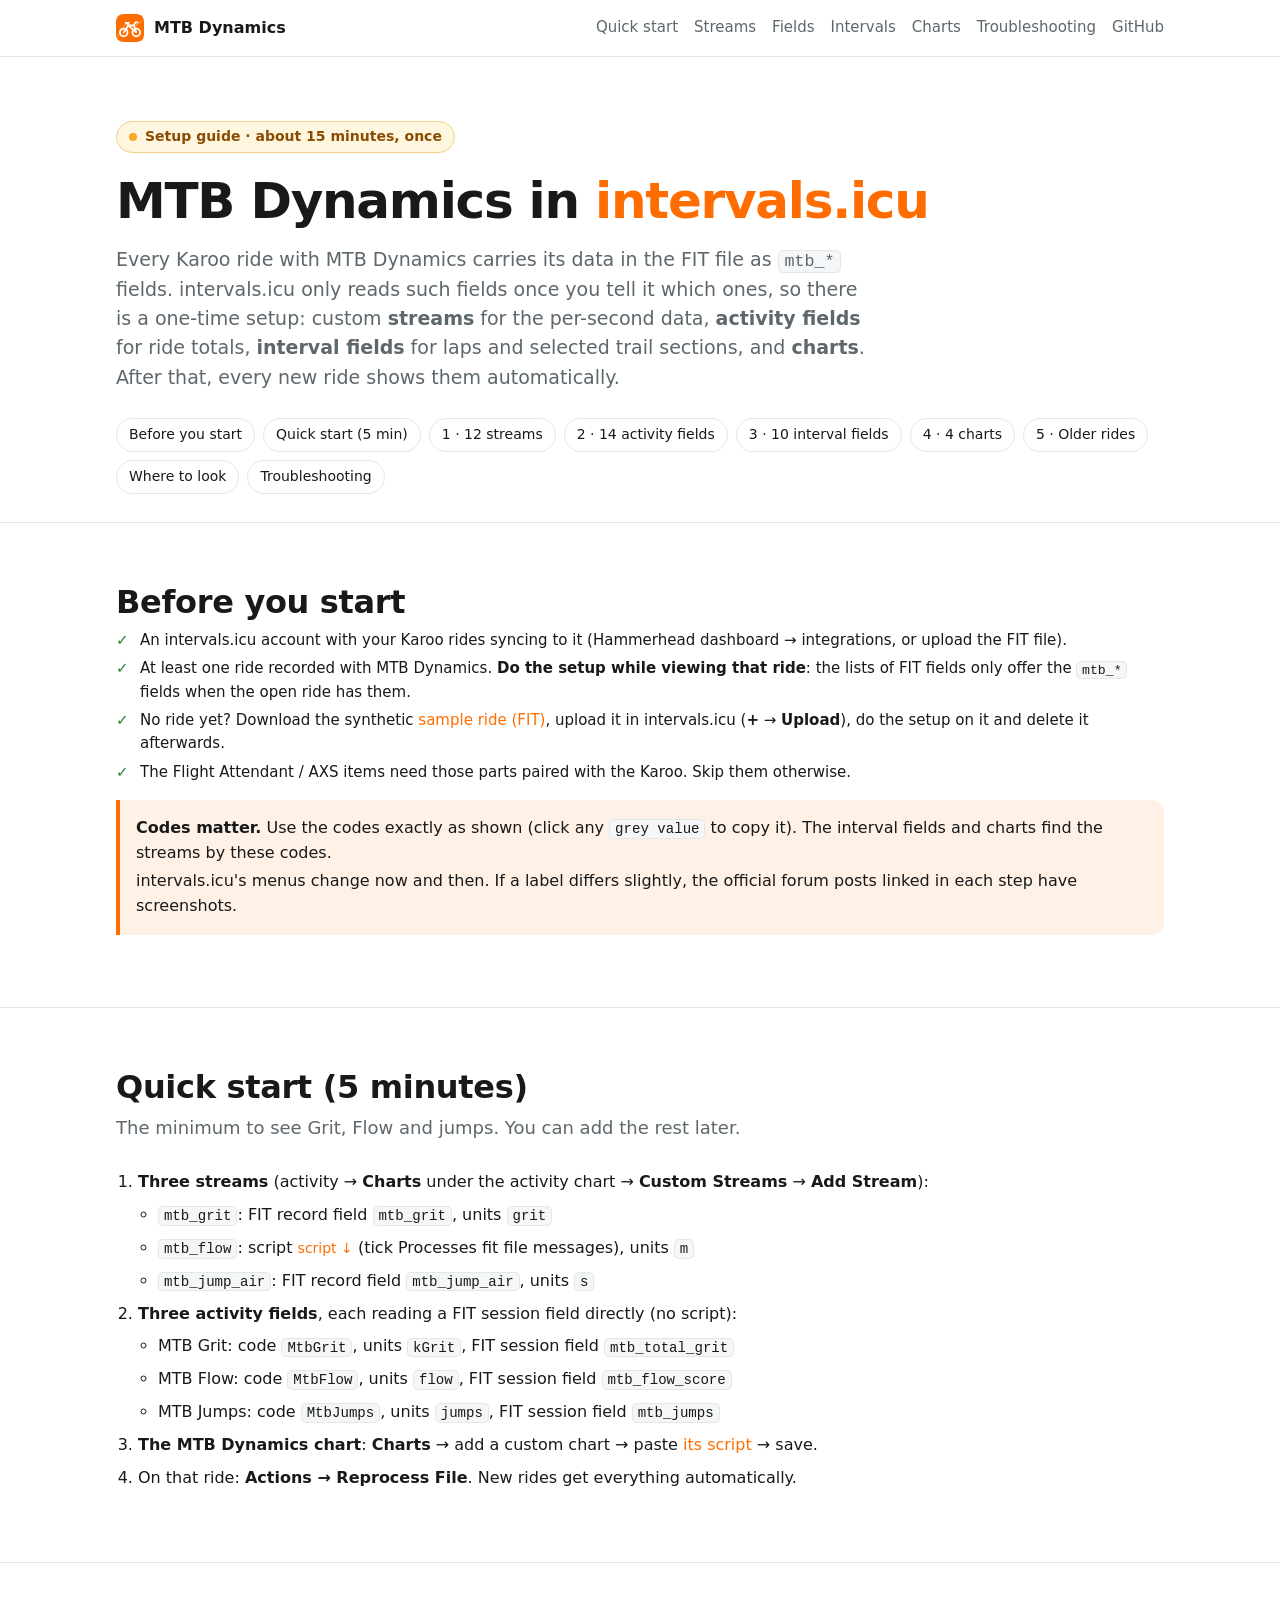
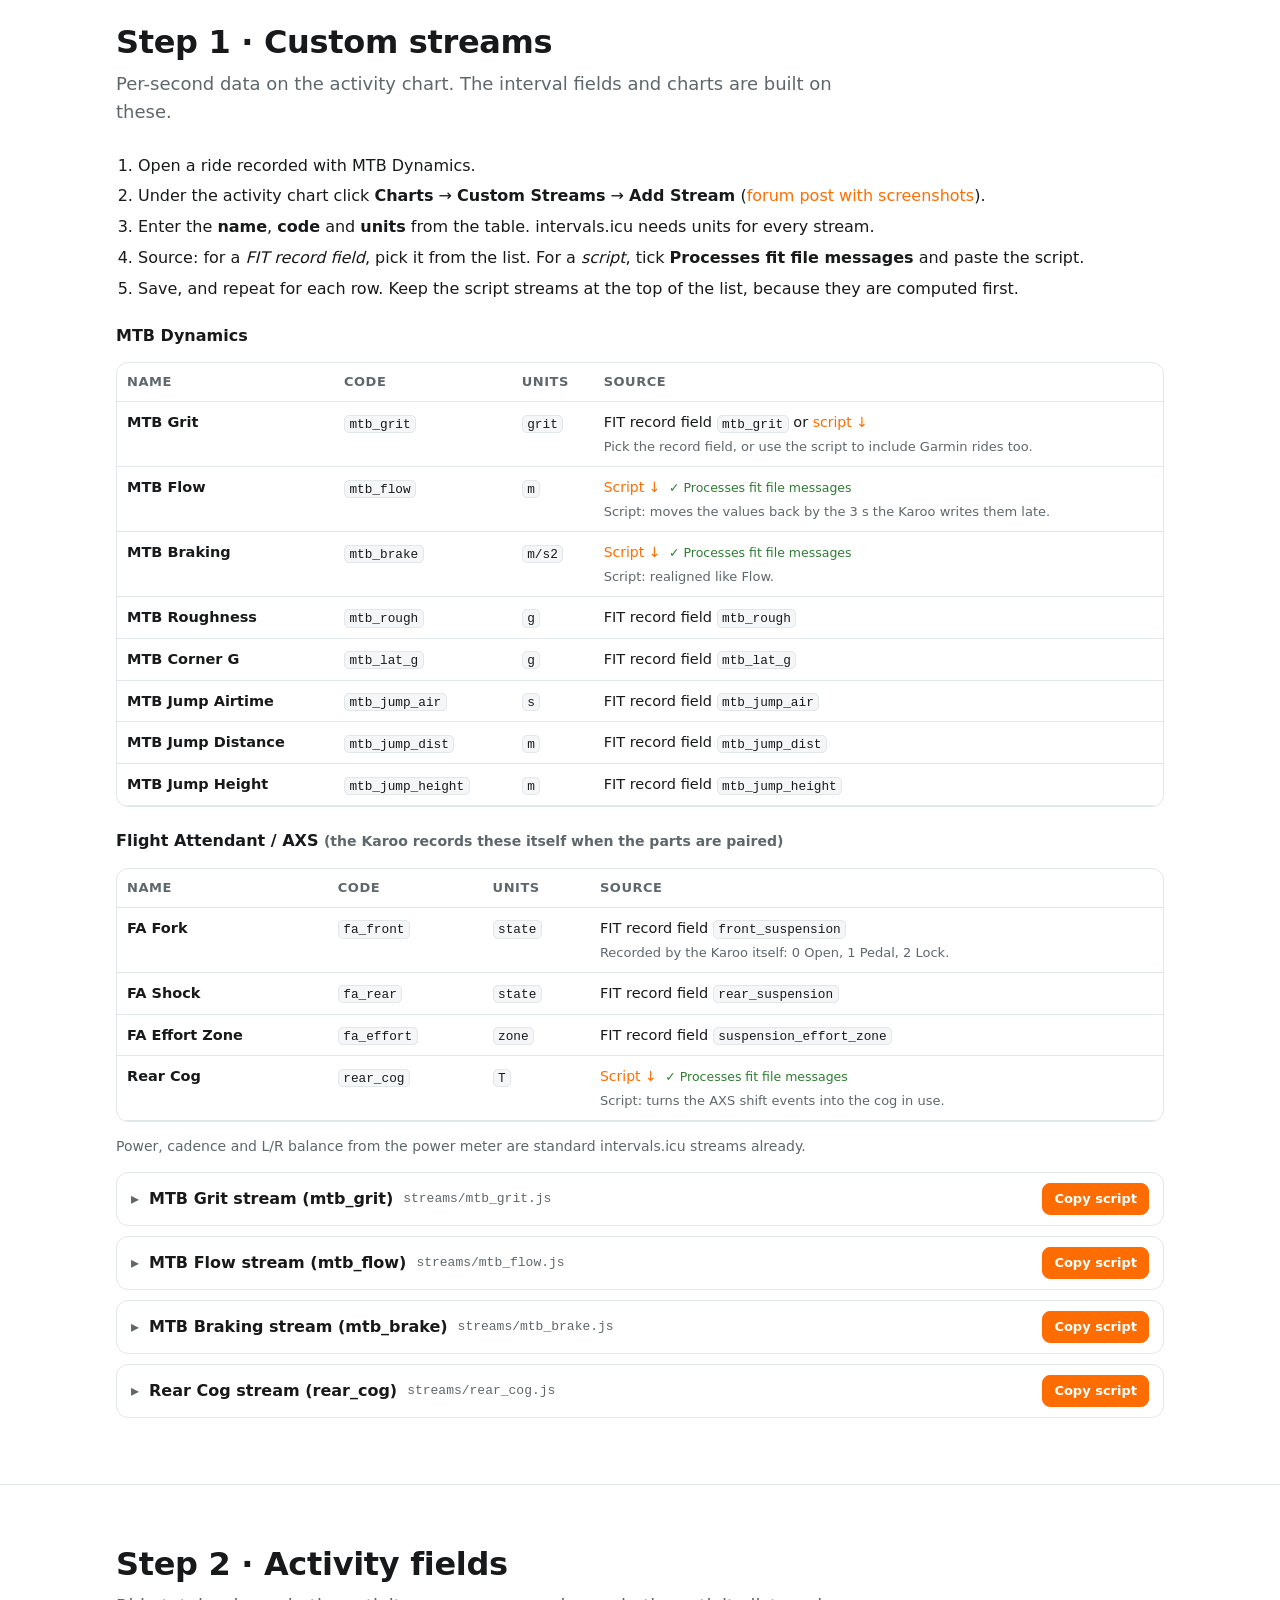
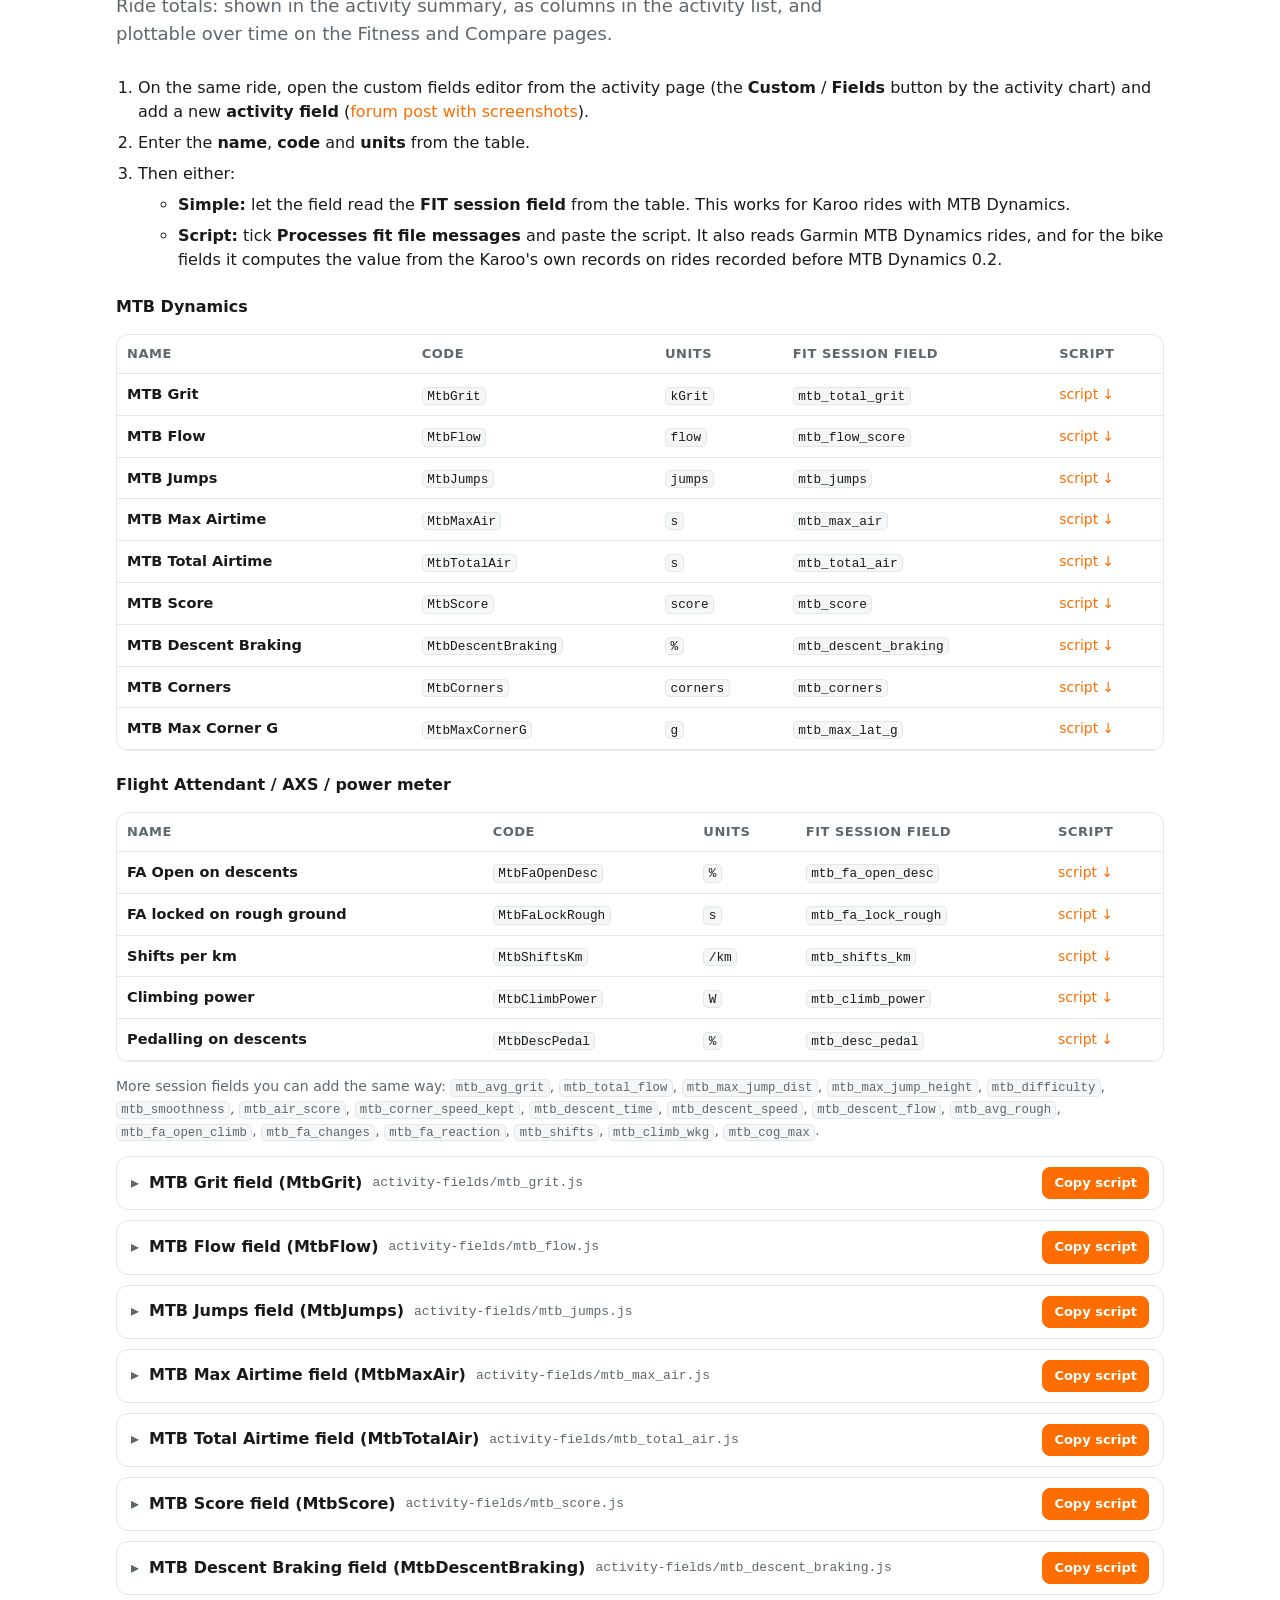
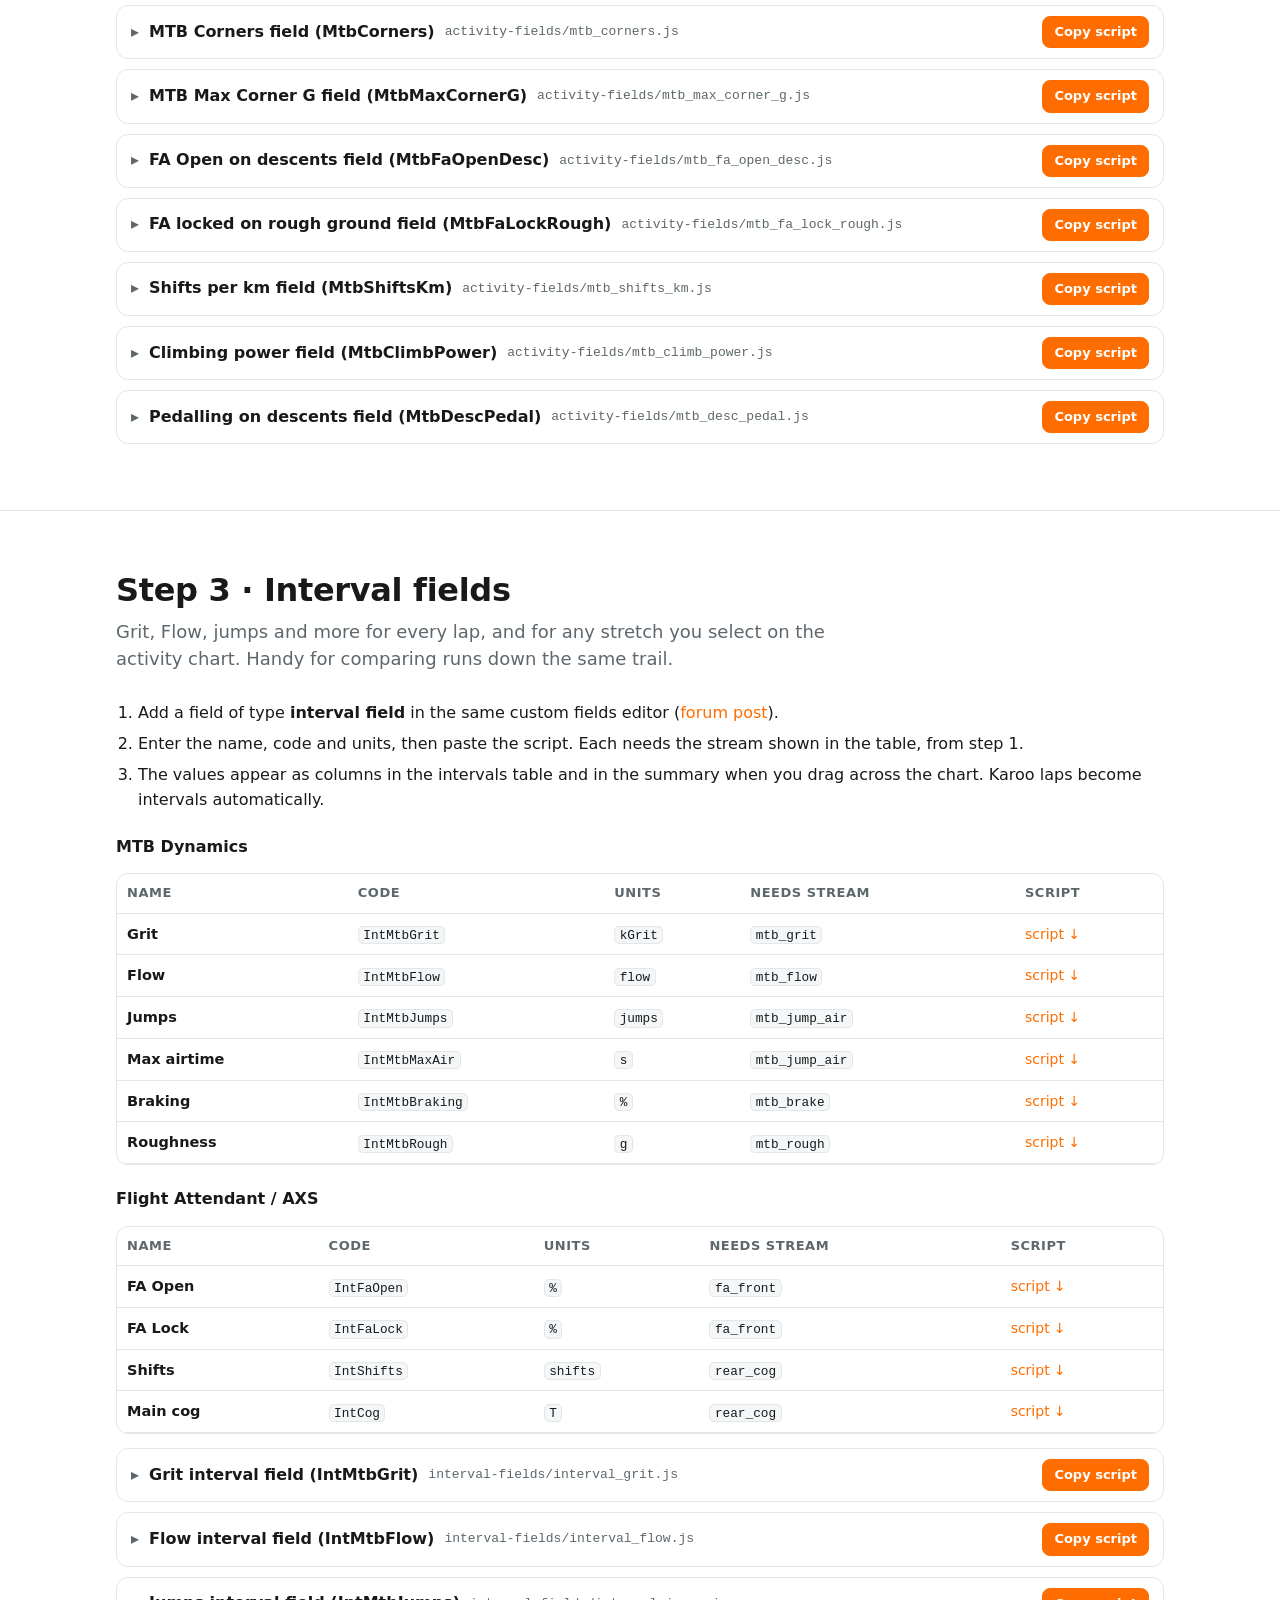
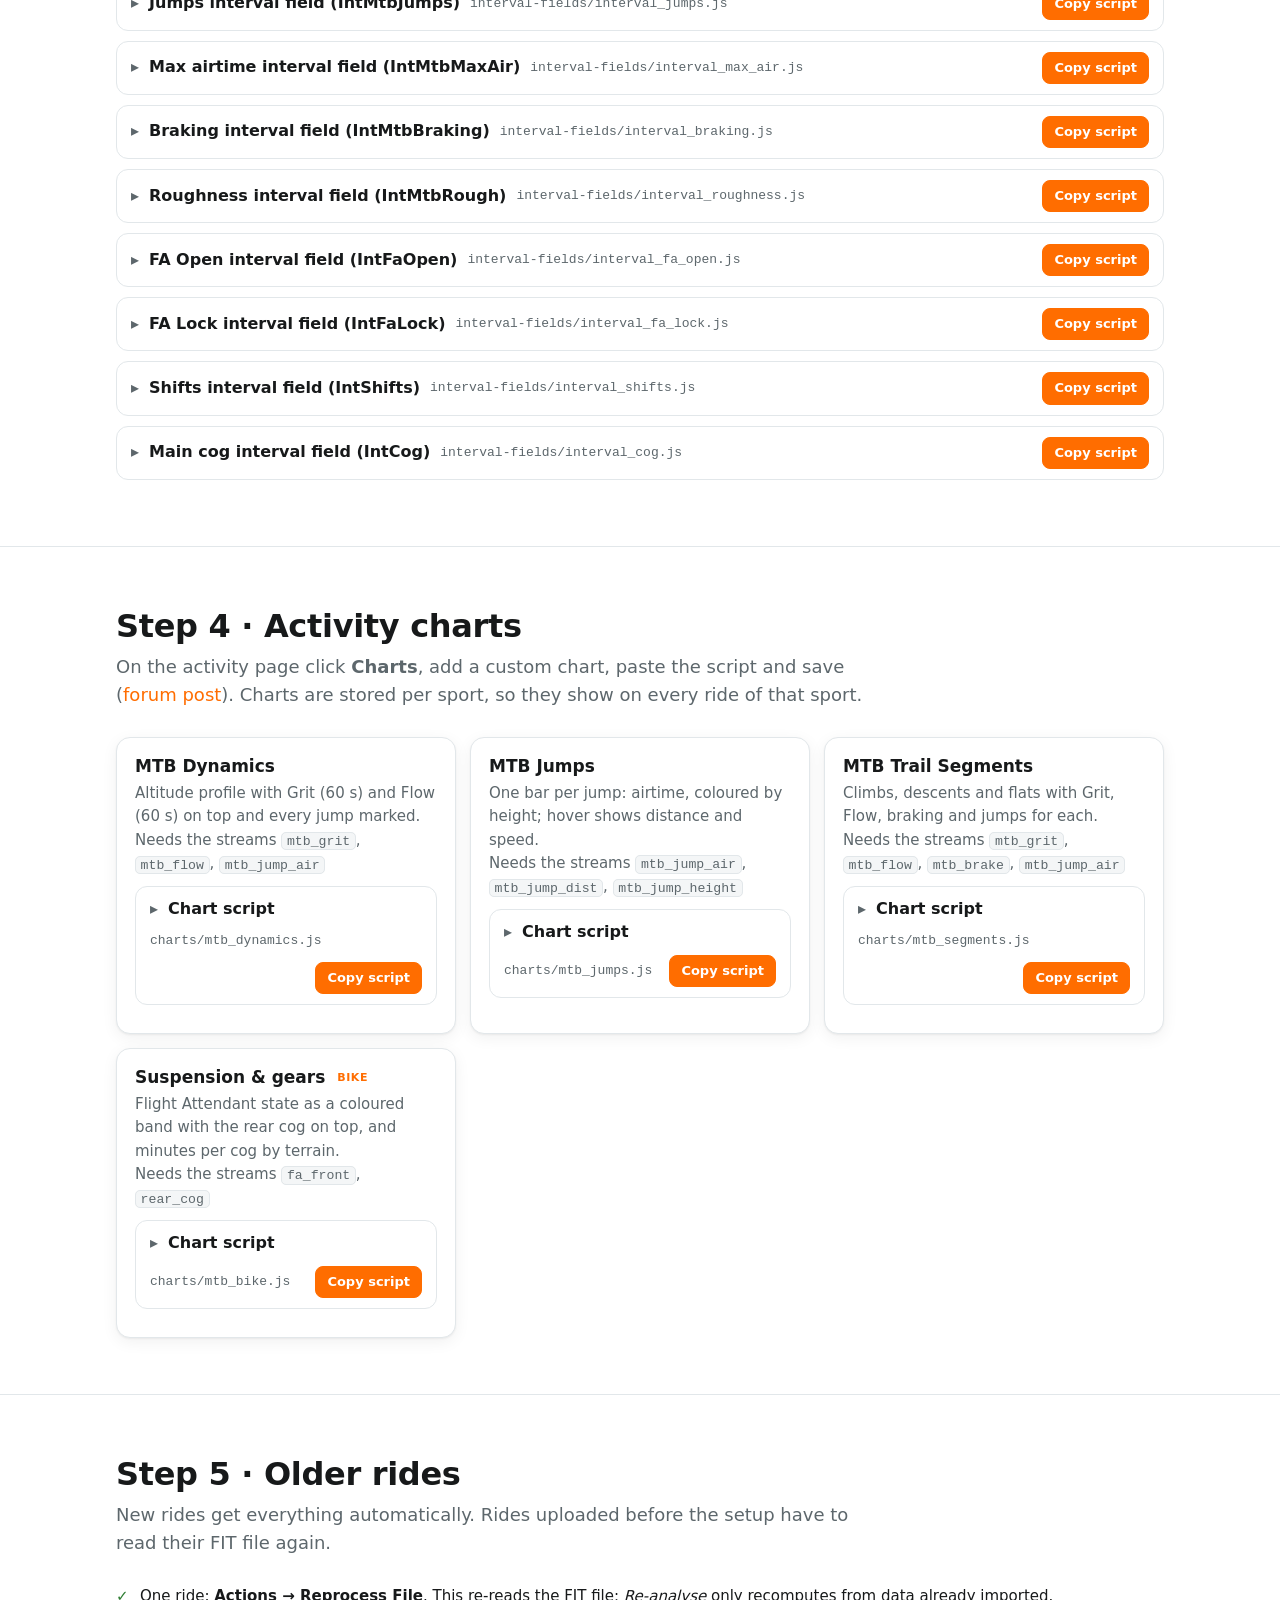
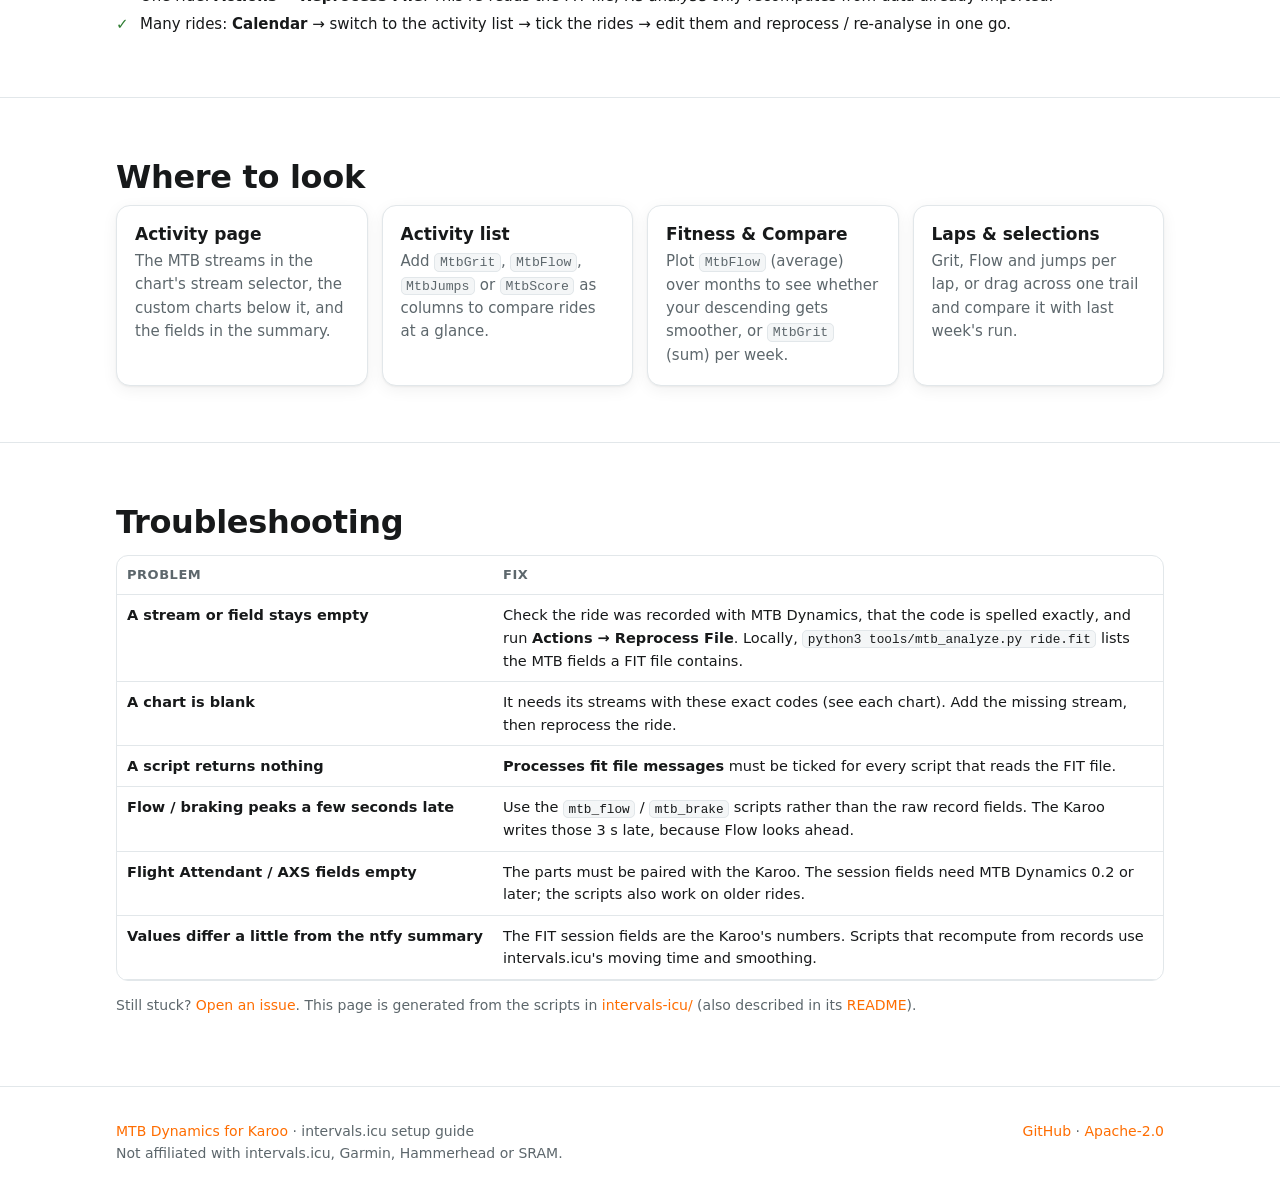
==== docs/intervals-icu.html @ 9105ebe3 "Website: step-by-step intervals.icu setup guide - docs/intervals-icu.html: quick start, every custom" ====
<!doctype html>
<html lang="en">
<head>
<meta charset="utf-8">
<meta name="viewport" content="width=device-width, initial-scale=1">
<title>MTB Dynamics in intervals.icu</title>
<meta name="description" content="Step-by-step guide: show Grit, Flow, jumps, Flight Attendant and AXS data from MTB Dynamics for Karoo in intervals.icu with custom streams, fields and charts.">
<link rel="icon" href="img/icon.svg" type="image/svg+xml">
<link rel="stylesheet" href="site.css">
<style>
.guide h2 { margin-top: 4px; }
.steps-ui { margin: 0 0 18px; padding-left: 22px; }
.steps-ui li { margin: 6px 0; }
.table-wrap { margin: 14px 0; }
.table-wrap td { font-size: 14.5px; }
.table-wrap td:first-child { white-space: normal; }
.chip { cursor: copy; white-space: nowrap; }
.chip:hover { border-color: var(--accent); }
.chip.copied { background: var(--accent); color: #fff; border-color: var(--accent); }
.note { color: var(--muted); font-size: 13px; margin-top: 3px; }
.tick { display: inline-block; font-size: 12.5px; color: var(--green); margin-left: 4px; }
.scriptref { white-space: nowrap; font-size: 14px; }
.group { font-weight: 700; margin: 22px 0 4px; }
details.script { border: 1px solid var(--line); border-radius: 12px; background: var(--card); margin: 10px 0; }
details.script summary { display: flex; align-items: center; gap: 10px; padding: 10px 14px; cursor: pointer; list-style: none; flex-wrap: wrap; }
details.script summary::-webkit-details-marker { display: none; }
details.script summary::before { content: "▸"; color: var(--muted); }
details.script[open] summary::before { content: "▾"; }
details.script summary span:first-of-type { font-weight: 600; }
details.script .file { color: var(--muted); font-size: 13px; font-family: ui-monospace, Menlo, monospace; }
details.script pre { margin: 0 12px 12px; max-height: 420px; }
button.copy { margin-left: auto; font: inherit; font-size: 13px; font-weight: 600; padding: 5px 11px; border-radius: 8px; border: 1px solid var(--accent); background: var(--accent); color: #fff; cursor: pointer; }
button.copy.copied { background: var(--green); border-color: var(--green); }
.callout { border-left: 4px solid var(--accent); background: var(--accent-soft); border-radius: 0 12px 12px 0; padding: 12px 16px; margin: 16px 0; }
.callout p { margin: 4px 0; }
.needs { font-size: 14px; }
.quick ol { padding-left: 22px; }
.quick li { margin: 8px 0; }
.quick ul { margin: 6px 0; padding-left: 20px; }
.toc { display: flex; flex-wrap: wrap; gap: 8px; margin: 18px 0 0; }
.toc a { border: 1px solid var(--line); border-radius: 999px; padding: 5px 12px; font-size: 14px; color: var(--fg); background: var(--card); }
.toc a:hover { border-color: var(--accent); text-decoration: none; }
.grid.charts { grid-template-columns: repeat(auto-fill, minmax(300px, 1fr)); }
.grid.charts details.script pre { max-height: 300px; }
</style>
</head>
<body class="guide">
<nav>
  <div class="wrap">
    <a class="brand" href="./"><img src="img/icon.svg" alt="">MTB Dynamics</a>
    <div class="links">
      <a href="#quick">Quick start</a>
      <a href="#streams">Streams</a>
      <a href="#fields">Fields</a>
      <a class="opt" href="#intervals">Intervals</a>
      <a href="#charts">Charts</a>
      <a class="opt" href="#help">Troubleshooting</a>
      <a href="https://github.com/angkyria/karoo-mtb">GitHub</a>
    </div>
  </div>
</nav>

<header class="hero" style="padding-bottom:28px">
  <div class="wrap">
    <span class="pill">Setup guide · about 15 minutes, once</span>
    <h1 style="font-size:clamp(32px,5vw,50px)">MTB Dynamics in <span>intervals.icu</span></h1>
    <p style="max-width:760px">Every Karoo ride with MTB Dynamics carries its data in the FIT file as <code>mtb_*</code> fields.
      intervals.icu only reads such fields once you tell it which ones, so there is a one-time setup: custom
      <strong>streams</strong> for the per-second data, <strong>activity fields</strong> for ride totals, <strong>interval
      fields</strong> for laps and selected trail sections, and <strong>charts</strong>. After that, every new ride shows them automatically.</p>
    <div class="toc">
      <a href="#before">Before you start</a><a href="#quick">Quick start (5 min)</a><a href="#streams">1 · 12 streams</a>
      <a href="#fields">2 · 14 activity fields</a><a href="#intervals">3 · 10 interval fields</a>
      <a href="#charts">4 · 4 charts</a><a href="#old">5 · Older rides</a><a href="#use">Where to look</a><a href="#help">Troubleshooting</a>
    </div>
  </div>
</header>

<section id="before">
  <div class="wrap">
    <h2>Before you start</h2>
    <ul class="check">
      <li>An intervals.icu account with your Karoo rides syncing to it (Hammerhead dashboard → integrations, or upload the FIT file).</li>
      <li>At least one ride recorded with MTB Dynamics. <strong>Do the setup while viewing that ride</strong>: the lists of FIT fields only
        offer the <code>mtb_*</code> fields when the open ride has them.</li>
      <li>No ride yet? Download the synthetic <a href="sample/mtb-dynamics-sample.fit" download>sample ride (FIT)</a>, upload it in intervals.icu
        (<strong>+</strong> → <strong>Upload</strong>), do the setup on it and delete it afterwards.</li>
      <li>The Flight Attendant / AXS items need those parts paired with the Karoo. Skip them otherwise.</li>
    </ul>
    <div class="callout"><p><strong>Codes matter.</strong> Use the codes exactly as shown (click any <code>grey value</code> to copy it).
      The interval fields and charts find the streams by these codes.</p>
      <p>intervals.icu's menus change now and then. If a label differs slightly, the official forum posts linked in each step have screenshots.</p></div>
  </div>
</section>

<section id="quick" class="quick">
  <div class="wrap">
    <h2>Quick start (5 minutes)</h2>
    <p class="lead">The minimum to see Grit, Flow and jumps. You can add the rest later.</p>
    <ol>
      <li><strong>Three streams</strong> (activity → <strong>Charts</strong> under the activity chart → <strong>Custom Streams</strong> → <strong>Add Stream</strong>):
        <ul><li><code class="chip" data-copy-text="mtb_grit" title="Click to copy">mtb_grit</code>: FIT record field <code class="chip" data-copy-text="mtb_grit" title="Click to copy">mtb_grit</code>, units <code class="chip" data-copy-text="grit" title="Click to copy">grit</code></li><li><code class="chip" data-copy-text="mtb_flow" title="Click to copy">mtb_flow</code>: script <a href="#s-streams-mtb_flow" class="scriptref">script ↓</a> (tick Processes fit file messages), units <code class="chip" data-copy-text="m" title="Click to copy">m</code></li><li><code class="chip" data-copy-text="mtb_jump_air" title="Click to copy">mtb_jump_air</code>: FIT record field <code class="chip" data-copy-text="mtb_jump_air" title="Click to copy">mtb_jump_air</code>, units <code class="chip" data-copy-text="s" title="Click to copy">s</code></li></ul></li>
      <li><strong>Three activity fields</strong>, each reading a FIT session field directly (no script):
        <ul><li>MTB Grit: code <code class="chip" data-copy-text="MtbGrit" title="Click to copy">MtbGrit</code>, units <code class="chip" data-copy-text="kGrit" title="Click to copy">kGrit</code>, FIT session field <code class="chip" data-copy-text="mtb_total_grit" title="Click to copy">mtb_total_grit</code></li><li>MTB Flow: code <code class="chip" data-copy-text="MtbFlow" title="Click to copy">MtbFlow</code>, units <code class="chip" data-copy-text="flow" title="Click to copy">flow</code>, FIT session field <code class="chip" data-copy-text="mtb_flow_score" title="Click to copy">mtb_flow_score</code></li><li>MTB Jumps: code <code class="chip" data-copy-text="MtbJumps" title="Click to copy">MtbJumps</code>, units <code class="chip" data-copy-text="jumps" title="Click to copy">jumps</code>, FIT session field <code class="chip" data-copy-text="mtb_jumps" title="Click to copy">mtb_jumps</code></li></ul></li>
      <li><strong>The MTB Dynamics chart</strong>: <strong>Charts</strong> → add a custom chart → paste <a href="#s-charts-mtb_dynamics">its script</a> → save.</li>
      <li>On that ride: <strong>Actions → Reprocess File</strong>. New rides get everything automatically.</li>
    </ol>
  </div>
</section>

<section id="streams">
  <div class="wrap">
    <h2>Step 1 · Custom streams</h2>
    <p class="lead">Per-second data on the activity chart. The interval fields and charts are built on these.</p>
    <ol class="steps-ui">
      <li>Open a ride recorded with MTB Dynamics.</li>
      <li>Under the activity chart click <strong>Charts</strong> → <strong>Custom Streams</strong> → <strong>Add Stream</strong>
        (<a href="https://forum.intervals.icu/t/custom-activity-streams-with-javascript/46416">forum post with screenshots</a>).</li>
      <li>Enter the <strong>name</strong>, <strong>code</strong> and <strong>units</strong> from the table. intervals.icu needs units for every stream.</li>
      <li>Source: for a <em>FIT record field</em>, pick it from the list. For a <em>script</em>, tick <strong>Processes fit file messages</strong> and paste the script.</li>
      <li>Save, and repeat for each row. Keep the script streams at the top of the list, because they are computed first.</li>
    </ol>
    <div class="group">MTB Dynamics</div>
    <div class="table-wrap"><table>
      <tr><th>Name</th><th>Code</th><th>Units</th><th>Source</th></tr>
      <tr><td>MTB Grit</td><td><code class="chip" data-copy-text="mtb_grit" title="Click to copy">mtb_grit</code></td><td><code class="chip" data-copy-text="grit" title="Click to copy">grit</code></td><td>FIT record field <code class="chip" data-copy-text="mtb_grit" title="Click to copy">mtb_grit</code> or <a href="#s-streams-mtb_grit" class="scriptref">script ↓</a><div class="note">Pick the record field, or use the script to include Garmin rides too.</div></td></tr>
<tr><td>MTB Flow</td><td><code class="chip" data-copy-text="mtb_flow" title="Click to copy">mtb_flow</code></td><td><code class="chip" data-copy-text="m" title="Click to copy">m</code></td><td><a href="#s-streams-mtb_flow" class="scriptref">Script ↓</a> <span class='tick'>✓ Processes fit file messages</span><div class="note">Script: moves the values back by the 3 s the Karoo writes them late.</div></td></tr>
<tr><td>MTB Braking</td><td><code class="chip" data-copy-text="mtb_brake" title="Click to copy">mtb_brake</code></td><td><code class="chip" data-copy-text="m/s2" title="Click to copy">m/s2</code></td><td><a href="#s-streams-mtb_brake" class="scriptref">Script ↓</a> <span class='tick'>✓ Processes fit file messages</span><div class="note">Script: realigned like Flow.</div></td></tr>
<tr><td>MTB Roughness</td><td><code class="chip" data-copy-text="mtb_rough" title="Click to copy">mtb_rough</code></td><td><code class="chip" data-copy-text="g" title="Click to copy">g</code></td><td>FIT record field <code class="chip" data-copy-text="mtb_rough" title="Click to copy">mtb_rough</code></td></tr>
<tr><td>MTB Corner G</td><td><code class="chip" data-copy-text="mtb_lat_g" title="Click to copy">mtb_lat_g</code></td><td><code class="chip" data-copy-text="g" title="Click to copy">g</code></td><td>FIT record field <code class="chip" data-copy-text="mtb_lat_g" title="Click to copy">mtb_lat_g</code></td></tr>
<tr><td>MTB Jump Airtime</td><td><code class="chip" data-copy-text="mtb_jump_air" title="Click to copy">mtb_jump_air</code></td><td><code class="chip" data-copy-text="s" title="Click to copy">s</code></td><td>FIT record field <code class="chip" data-copy-text="mtb_jump_air" title="Click to copy">mtb_jump_air</code></td></tr>
<tr><td>MTB Jump Distance</td><td><code class="chip" data-copy-text="mtb_jump_dist" title="Click to copy">mtb_jump_dist</code></td><td><code class="chip" data-copy-text="m" title="Click to copy">m</code></td><td>FIT record field <code class="chip" data-copy-text="mtb_jump_dist" title="Click to copy">mtb_jump_dist</code></td></tr>
<tr><td>MTB Jump Height</td><td><code class="chip" data-copy-text="mtb_jump_height" title="Click to copy">mtb_jump_height</code></td><td><code class="chip" data-copy-text="m" title="Click to copy">m</code></td><td>FIT record field <code class="chip" data-copy-text="mtb_jump_height" title="Click to copy">mtb_jump_height</code></td></tr>
    </table></div>
    <div class="group">Flight Attendant / AXS <span class="muted small">(the Karoo records these itself when the parts are paired)</span></div>
    <div class="table-wrap"><table>
      <tr><th>Name</th><th>Code</th><th>Units</th><th>Source</th></tr>
      <tr><td>FA Fork</td><td><code class="chip" data-copy-text="fa_front" title="Click to copy">fa_front</code></td><td><code class="chip" data-copy-text="state" title="Click to copy">state</code></td><td>FIT record field <code class="chip" data-copy-text="front_suspension" title="Click to copy">front_suspension</code><div class="note">Recorded by the Karoo itself: 0 Open, 1 Pedal, 2 Lock.</div></td></tr>
<tr><td>FA Shock</td><td><code class="chip" data-copy-text="fa_rear" title="Click to copy">fa_rear</code></td><td><code class="chip" data-copy-text="state" title="Click to copy">state</code></td><td>FIT record field <code class="chip" data-copy-text="rear_suspension" title="Click to copy">rear_suspension</code></td></tr>
<tr><td>FA Effort Zone</td><td><code class="chip" data-copy-text="fa_effort" title="Click to copy">fa_effort</code></td><td><code class="chip" data-copy-text="zone" title="Click to copy">zone</code></td><td>FIT record field <code class="chip" data-copy-text="suspension_effort_zone" title="Click to copy">suspension_effort_zone</code></td></tr>
<tr><td>Rear Cog</td><td><code class="chip" data-copy-text="rear_cog" title="Click to copy">rear_cog</code></td><td><code class="chip" data-copy-text="T" title="Click to copy">T</code></td><td><a href="#s-streams-rear_cog" class="scriptref">Script ↓</a> <span class='tick'>✓ Processes fit file messages</span><div class="note">Script: turns the AXS shift events into the cog in use.</div></td></tr>
    </table></div>
    <p class="muted small">Power, cadence and L/R balance from the power meter are standard intervals.icu streams already.</p>
    <details class="script" id="s-streams-mtb_grit"><summary><span>MTB Grit stream (mtb_grit)</span><span class="file">streams/mtb_grit.js</span><button type="button" class="copy" data-copy="s-streams-mtb_grit-code">Copy script</button></summary><pre><code id="s-streams-mtb_grit-code">// intervals.icu custom activity stream: MTB Grit (grit points per second)
// Settings: Code mtb_grit · Units grit · tick &quot;Processes fit file messages&quot;
//
// Only needed if you also ride with a Garmin: it reads the Karoo developer field mtb_grit and
// falls back to Garmin&#x27;s native &quot;grit&quot; field. Karoo-only riders can instead create the stream
// with Record field = mtb_grit (no script).
{
  for (let m of icu.fit.record || []) {
    if (!m.timestamp) continue
    let f = m.mtb_grit || m.grit
    if (f &amp;&amp; f.value != null) data.setAt(m.timestamp.value, f.value)
  }
}
</code></pre></details>
<details class="script" id="s-streams-mtb_flow"><summary><span>MTB Flow stream (mtb_flow)</span><span class="file">streams/mtb_flow.js</span><button type="button" class="copy" data-copy="s-streams-mtb_flow-code">Copy script</button></summary><pre><code id="s-streams-mtb_flow-code">// intervals.icu custom activity stream: MTB Flow (unnecessary braking, metres per second)
// Settings: Code mtb_flow · Units m · tick &quot;Processes fit file messages&quot;
//
// The Karoo writes mtb_flow a few seconds late (Flow looks ahead: braking before a tight corner
// is fine). This script moves every value back to the second it belongs to.
// Garmin Edge files: falls back to the native &quot;flow&quot; record field.
{
  let session = icu.fit.session ? icu.fit.session[0] : null
  let lag = session &amp;&amp; session.mtb_flow_lag ? session.mtb_flow_lag.value : 3
  for (let m of icu.fit.record || []) {
    let ts = m.timestamp
    if (!ts) continue
    if (m.mtb_flow &amp;&amp; m.mtb_flow.value != null) {
      data.setAt(ts.value - lag, m.mtb_flow.value)
    } else if (m.flow &amp;&amp; m.flow.value != null) {
      data.setAt(ts.value, m.flow.value)
    }
  }
}
</code></pre></details>
<details class="script" id="s-streams-mtb_brake"><summary><span>MTB Braking stream (mtb_brake)</span><span class="file">streams/mtb_brake.js</span><button type="button" class="copy" data-copy="s-streams-mtb_brake-code">Copy script</button></summary><pre><code id="s-streams-mtb_brake-code">// intervals.icu custom activity stream: MTB Braking (deceleration, m/s²)
// Settings: Code mtb_brake · Units m/s2 · tick &quot;Processes fit file messages&quot;
//
// Like mtb_flow, the Karoo writes mtb_brake mtb_flow_lag seconds late; realign it here.
{
  let session = icu.fit.session ? icu.fit.session[0] : null
  let lag = session &amp;&amp; session.mtb_flow_lag ? session.mtb_flow_lag.value : 3
  for (let m of icu.fit.record || []) {
    if (m.timestamp &amp;&amp; m.mtb_brake &amp;&amp; m.mtb_brake.value != null) {
      data.setAt(m.timestamp.value - lag, m.mtb_brake.value)
    }
  }
}
</code></pre></details>
<details class="script" id="s-streams-rear_cog"><summary><span>Rear Cog stream (rear_cog)</span><span class="file">streams/rear_cog.js</span><button type="button" class="copy" data-copy="s-streams-rear_cog-code">Copy script</button></summary><pre><code id="s-streams-rear_cog-code">// intervals.icu custom activity stream: Rear cog (teeth) from SRAM AXS shifts
// Settings: Code rear_cog · Units T · tick &quot;Processes fit file messages&quot;
//
// The Karoo writes one FIT event per rear shift (rear_gear = teeth). This turns them into a
// second-by-second &quot;cog in use&quot; stream.
{
  // FIT event 43 = rear_gear_change (name casing differs between FIT SDKs)
  const isRearShift = m =&gt; m.event &amp;&amp; (m.event.value === 43 || String(m.event.valueName).toLowerCase() === &#x27;rear_gear_change&#x27;)
  let teeth = null
  for (let m of icu.fit) {
    if (m._name === &#x27;event&#x27; &amp;&amp; isRearShift(m) &amp;&amp; m.rear_gear) {
      teeth = m.rear_gear.value
    } else if (m._name === &#x27;record&#x27; &amp;&amp; m.timestamp &amp;&amp; teeth != null) {
      data.setAt(m.timestamp.value, teeth)
    }
  }
}
</code></pre></details>
  </div>
</section>

<section id="fields">
  <div class="wrap">
    <h2>Step 2 · Activity fields</h2>
    <p class="lead">Ride totals: shown in the activity summary, as columns in the activity list, and plottable over time on the Fitness and Compare pages.</p>
    <ol class="steps-ui">
      <li>On the same ride, open the custom fields editor from the activity page (the <strong>Custom</strong> / <strong>Fields</strong> button by the activity chart) and add a new <strong>activity field</strong>
        (<a href="https://forum.intervals.icu/t/computed-activity-fields/25673">forum post with screenshots</a>).</li>
      <li>Enter the <strong>name</strong>, <strong>code</strong> and <strong>units</strong> from the table.</li>
      <li>Then either:
        <ul>
          <li><strong>Simple:</strong> let the field read the <strong>FIT session field</strong> from the table. This works for Karoo rides with MTB Dynamics.</li>
          <li><strong>Script:</strong> tick <strong>Processes fit file messages</strong> and paste the script. It also reads Garmin MTB Dynamics rides, and
            for the bike fields it computes the value from the Karoo's own records on rides recorded before MTB Dynamics 0.2.</li>
        </ul></li>
    </ol>
    <div class="group">MTB Dynamics</div>
    <div class="table-wrap"><table>
      <tr><th>Name</th><th>Code</th><th>Units</th><th>FIT session field</th><th>Script</th></tr>
      <tr><td>MTB Grit</td><td><code class="chip" data-copy-text="MtbGrit" title="Click to copy">MtbGrit</code></td><td><code class="chip" data-copy-text="kGrit" title="Click to copy">kGrit</code></td><td><code class="chip" data-copy-text="mtb_total_grit" title="Click to copy">mtb_total_grit</code></td><td><a href="#s-activity-fields-mtb_grit" class="scriptref">script ↓</a></td></tr>
<tr><td>MTB Flow</td><td><code class="chip" data-copy-text="MtbFlow" title="Click to copy">MtbFlow</code></td><td><code class="chip" data-copy-text="flow" title="Click to copy">flow</code></td><td><code class="chip" data-copy-text="mtb_flow_score" title="Click to copy">mtb_flow_score</code></td><td><a href="#s-activity-fields-mtb_flow" class="scriptref">script ↓</a></td></tr>
<tr><td>MTB Jumps</td><td><code class="chip" data-copy-text="MtbJumps" title="Click to copy">MtbJumps</code></td><td><code class="chip" data-copy-text="jumps" title="Click to copy">jumps</code></td><td><code class="chip" data-copy-text="mtb_jumps" title="Click to copy">mtb_jumps</code></td><td><a href="#s-activity-fields-mtb_jumps" class="scriptref">script ↓</a></td></tr>
<tr><td>MTB Max Airtime</td><td><code class="chip" data-copy-text="MtbMaxAir" title="Click to copy">MtbMaxAir</code></td><td><code class="chip" data-copy-text="s" title="Click to copy">s</code></td><td><code class="chip" data-copy-text="mtb_max_air" title="Click to copy">mtb_max_air</code></td><td><a href="#s-activity-fields-mtb_max_air" class="scriptref">script ↓</a></td></tr>
<tr><td>MTB Total Airtime</td><td><code class="chip" data-copy-text="MtbTotalAir" title="Click to copy">MtbTotalAir</code></td><td><code class="chip" data-copy-text="s" title="Click to copy">s</code></td><td><code class="chip" data-copy-text="mtb_total_air" title="Click to copy">mtb_total_air</code></td><td><a href="#s-activity-fields-mtb_total_air" class="scriptref">script ↓</a></td></tr>
<tr><td>MTB Score</td><td><code class="chip" data-copy-text="MtbScore" title="Click to copy">MtbScore</code></td><td><code class="chip" data-copy-text="score" title="Click to copy">score</code></td><td><code class="chip" data-copy-text="mtb_score" title="Click to copy">mtb_score</code></td><td><a href="#s-activity-fields-mtb_score" class="scriptref">script ↓</a></td></tr>
<tr><td>MTB Descent Braking</td><td><code class="chip" data-copy-text="MtbDescentBraking" title="Click to copy">MtbDescentBraking</code></td><td><code class="chip" data-copy-text="%" title="Click to copy">%</code></td><td><code class="chip" data-copy-text="mtb_descent_braking" title="Click to copy">mtb_descent_braking</code></td><td><a href="#s-activity-fields-mtb_descent_braking" class="scriptref">script ↓</a></td></tr>
<tr><td>MTB Corners</td><td><code class="chip" data-copy-text="MtbCorners" title="Click to copy">MtbCorners</code></td><td><code class="chip" data-copy-text="corners" title="Click to copy">corners</code></td><td><code class="chip" data-copy-text="mtb_corners" title="Click to copy">mtb_corners</code></td><td><a href="#s-activity-fields-mtb_corners" class="scriptref">script ↓</a></td></tr>
<tr><td>MTB Max Corner G</td><td><code class="chip" data-copy-text="MtbMaxCornerG" title="Click to copy">MtbMaxCornerG</code></td><td><code class="chip" data-copy-text="g" title="Click to copy">g</code></td><td><code class="chip" data-copy-text="mtb_max_lat_g" title="Click to copy">mtb_max_lat_g</code></td><td><a href="#s-activity-fields-mtb_max_corner_g" class="scriptref">script ↓</a></td></tr>
    </table></div>
    <div class="group">Flight Attendant / AXS / power meter</div>
    <div class="table-wrap"><table>
      <tr><th>Name</th><th>Code</th><th>Units</th><th>FIT session field</th><th>Script</th></tr>
      <tr><td>FA Open on descents</td><td><code class="chip" data-copy-text="MtbFaOpenDesc" title="Click to copy">MtbFaOpenDesc</code></td><td><code class="chip" data-copy-text="%" title="Click to copy">%</code></td><td><code class="chip" data-copy-text="mtb_fa_open_desc" title="Click to copy">mtb_fa_open_desc</code></td><td><a href="#s-activity-fields-mtb_fa_open_desc" class="scriptref">script ↓</a></td></tr>
<tr><td>FA locked on rough ground</td><td><code class="chip" data-copy-text="MtbFaLockRough" title="Click to copy">MtbFaLockRough</code></td><td><code class="chip" data-copy-text="s" title="Click to copy">s</code></td><td><code class="chip" data-copy-text="mtb_fa_lock_rough" title="Click to copy">mtb_fa_lock_rough</code></td><td><a href="#s-activity-fields-mtb_fa_lock_rough" class="scriptref">script ↓</a></td></tr>
<tr><td>Shifts per km</td><td><code class="chip" data-copy-text="MtbShiftsKm" title="Click to copy">MtbShiftsKm</code></td><td><code class="chip" data-copy-text="/km" title="Click to copy">/km</code></td><td><code class="chip" data-copy-text="mtb_shifts_km" title="Click to copy">mtb_shifts_km</code></td><td><a href="#s-activity-fields-mtb_shifts_km" class="scriptref">script ↓</a></td></tr>
<tr><td>Climbing power</td><td><code class="chip" data-copy-text="MtbClimbPower" title="Click to copy">MtbClimbPower</code></td><td><code class="chip" data-copy-text="W" title="Click to copy">W</code></td><td><code class="chip" data-copy-text="mtb_climb_power" title="Click to copy">mtb_climb_power</code></td><td><a href="#s-activity-fields-mtb_climb_power" class="scriptref">script ↓</a></td></tr>
<tr><td>Pedalling on descents</td><td><code class="chip" data-copy-text="MtbDescPedal" title="Click to copy">MtbDescPedal</code></td><td><code class="chip" data-copy-text="%" title="Click to copy">%</code></td><td><code class="chip" data-copy-text="mtb_desc_pedal" title="Click to copy">mtb_desc_pedal</code></td><td><a href="#s-activity-fields-mtb_desc_pedal" class="scriptref">script ↓</a></td></tr>
    </table></div>
    <p class="muted small">More session fields you can add the same way: <code>mtb_avg_grit</code>, <code>mtb_total_flow</code>, <code>mtb_max_jump_dist</code>,
      <code>mtb_max_jump_height</code>, <code>mtb_difficulty</code>, <code>mtb_smoothness</code>, <code>mtb_air_score</code>, <code>mtb_corner_speed_kept</code>,
      <code>mtb_descent_time</code>, <code>mtb_descent_speed</code>, <code>mtb_descent_flow</code>, <code>mtb_avg_rough</code>, <code>mtb_fa_open_climb</code>,
      <code>mtb_fa_changes</code>, <code>mtb_fa_reaction</code>, <code>mtb_shifts</code>, <code>mtb_climb_wkg</code>, <code>mtb_cog_max</code>.</p>
    <details class="script" id="s-activity-fields-mtb_grit"><summary><span>MTB Grit field (MtbGrit)</span><span class="file">activity-fields/mtb_grit.js</span><button type="button" class="copy" data-copy="s-activity-fields-mtb_grit-code">Copy script</button></summary><pre><code id="s-activity-fields-mtb_grit-code">// intervals.icu custom activity field: MTB Grit (ride difficulty)
// Settings: Code MtbGrit · Units kGrit · tick &quot;Processes fit file messages&quot;
// Karoo MTB Dynamics session field &quot;mtb_total_grit&quot;, Garmin MTB Dynamics fallback.
{
  let s = icu.fit.session ? icu.fit.session[0] : null
  let v = s &amp;&amp; s.mtb_total_grit ? s.mtb_total_grit.value : null
  if (v == null) {
    v = s &amp;&amp; s.total_grit ? s.total_grit.value : null
  }
  v
}
</code></pre></details>
<details class="script" id="s-activity-fields-mtb_flow"><summary><span>MTB Flow field (MtbFlow)</span><span class="file">activity-fields/mtb_flow.js</span><button type="button" class="copy" data-copy="s-activity-fields-mtb_flow-code">Copy script</button></summary><pre><code id="s-activity-fields-mtb_flow-code">// intervals.icu custom activity field: MTB Flow (lower = smoother)
// Settings: Code MtbFlow · Units flow · tick &quot;Processes fit file messages&quot;
// Karoo MTB Dynamics session field &quot;mtb_flow_score&quot;, Garmin MTB Dynamics fallback.
{
  let s = icu.fit.session ? icu.fit.session[0] : null
  let v = s &amp;&amp; s.mtb_flow_score ? s.mtb_flow_score.value : null
  if (v == null) {
    v = s &amp;&amp; s.avg_flow ? s.avg_flow.value : null
  }
  v
}
</code></pre></details>
<details class="script" id="s-activity-fields-mtb_jumps"><summary><span>MTB Jumps field (MtbJumps)</span><span class="file">activity-fields/mtb_jumps.js</span><button type="button" class="copy" data-copy="s-activity-fields-mtb_jumps-code">Copy script</button></summary><pre><code id="s-activity-fields-mtb_jumps-code">// intervals.icu custom activity field: MTB Jumps
// Settings: Code MtbJumps · Units jumps · tick &quot;Processes fit file messages&quot;
// Karoo MTB Dynamics session field &quot;mtb_jumps&quot;, Garmin MTB Dynamics fallback.
{
  let s = icu.fit.session ? icu.fit.session[0] : null
  let v = s &amp;&amp; s.mtb_jumps ? s.mtb_jumps.value : null
  if (v == null) {
    v = s &amp;&amp; s.jump_count ? s.jump_count.value : (icu.fit.jump ? icu.fit.jump.length : null)
  }
  v
}
</code></pre></details>
<details class="script" id="s-activity-fields-mtb_max_air"><summary><span>MTB Max Airtime field (MtbMaxAir)</span><span class="file">activity-fields/mtb_max_air.js</span><button type="button" class="copy" data-copy="s-activity-fields-mtb_max_air-code">Copy script</button></summary><pre><code id="s-activity-fields-mtb_max_air-code">// intervals.icu custom activity field: MTB longest airtime
// Settings: Code MtbMaxAir · Units s · tick &quot;Processes fit file messages&quot;
// Karoo MTB Dynamics session field &quot;mtb_max_air&quot;, Garmin MTB Dynamics fallback.
{
  let s = icu.fit.session ? icu.fit.session[0] : null
  let v = s &amp;&amp; s.mtb_max_air ? s.mtb_max_air.value : null
  if (v == null) {
    for (let j of icu.fit.jump || []) if (j.hang_time &amp;&amp; (v == null || j.hang_time.value &gt; v)) v = j.hang_time.value
  }
  v
}
</code></pre></details>
<details class="script" id="s-activity-fields-mtb_total_air"><summary><span>MTB Total Airtime field (MtbTotalAir)</span><span class="file">activity-fields/mtb_total_air.js</span><button type="button" class="copy" data-copy="s-activity-fields-mtb_total_air-code">Copy script</button></summary><pre><code id="s-activity-fields-mtb_total_air-code">// intervals.icu custom activity field: MTB total airtime
// Settings: Code MtbTotalAir · Units s · tick &quot;Processes fit file messages&quot;
// Karoo MTB Dynamics session field &quot;mtb_total_air&quot;, Garmin MTB Dynamics fallback.
{
  let s = icu.fit.session ? icu.fit.session[0] : null
  let v = s &amp;&amp; s.mtb_total_air ? s.mtb_total_air.value : null
  if (v == null) {
    for (let j of icu.fit.jump || []) if (j.hang_time) v = (v || 0) + j.hang_time.value
  }
  v
}
</code></pre></details>
<details class="script" id="s-activity-fields-mtb_score"><summary><span>MTB Score field (MtbScore)</span><span class="file">activity-fields/mtb_score.js</span><button type="button" class="copy" data-copy="s-activity-fields-mtb_score-code">Copy script</button></summary><pre><code id="s-activity-fields-mtb_score-code">// intervals.icu custom activity field: MTB score (0-100)
// Settings: Code MtbScore · Units score · tick &quot;Processes fit file messages&quot;
// Karoo MTB Dynamics session field &quot;mtb_score&quot;.
{
  let s = icu.fit.session ? icu.fit.session[0] : null
  let v = s &amp;&amp; s.mtb_score ? s.mtb_score.value : null
  v
}
</code></pre></details>
<details class="script" id="s-activity-fields-mtb_descent_braking"><summary><span>MTB Descent Braking field (MtbDescentBraking)</span><span class="file">activity-fields/mtb_descent_braking.js</span><button type="button" class="copy" data-copy="s-activity-fields-mtb_descent_braking-code">Copy script</button></summary><pre><code id="s-activity-fields-mtb_descent_braking-code">// intervals.icu custom activity field: MTB descent braking
// Settings: Code MtbDescentBraking · Units % · tick &quot;Processes fit file messages&quot;
// Karoo MTB Dynamics session field &quot;mtb_descent_braking&quot;.
{
  let s = icu.fit.session ? icu.fit.session[0] : null
  let v = s &amp;&amp; s.mtb_descent_braking ? s.mtb_descent_braking.value : null
  v
}
</code></pre></details>
<details class="script" id="s-activity-fields-mtb_corners"><summary><span>MTB Corners field (MtbCorners)</span><span class="file">activity-fields/mtb_corners.js</span><button type="button" class="copy" data-copy="s-activity-fields-mtb_corners-code">Copy script</button></summary><pre><code id="s-activity-fields-mtb_corners-code">// intervals.icu custom activity field: MTB corners
// Settings: Code MtbCorners · Units corners · tick &quot;Processes fit file messages&quot;
// Karoo MTB Dynamics session field &quot;mtb_corners&quot;.
{
  let s = icu.fit.session ? icu.fit.session[0] : null
  let v = s &amp;&amp; s.mtb_corners ? s.mtb_corners.value : null
  v
}
</code></pre></details>
<details class="script" id="s-activity-fields-mtb_max_corner_g"><summary><span>MTB Max Corner G field (MtbMaxCornerG)</span><span class="file">activity-fields/mtb_max_corner_g.js</span><button type="button" class="copy" data-copy="s-activity-fields-mtb_max_corner_g-code">Copy script</button></summary><pre><code id="s-activity-fields-mtb_max_corner_g-code">// intervals.icu custom activity field: MTB max cornering g
// Settings: Code MtbMaxCornerG · Units g · tick &quot;Processes fit file messages&quot;
// Karoo MTB Dynamics session field &quot;mtb_max_lat_g&quot;.
{
  let s = icu.fit.session ? icu.fit.session[0] : null
  let v = s &amp;&amp; s.mtb_max_lat_g ? s.mtb_max_lat_g.value : null
  v
}
</code></pre></details>
<details class="script" id="s-activity-fields-mtb_fa_open_desc"><summary><span>FA Open on descents field (MtbFaOpenDesc)</span><span class="file">activity-fields/mtb_fa_open_desc.js</span><button type="button" class="copy" data-copy="s-activity-fields-mtb_fa_open_desc-code">Copy script</button></summary><pre><code id="s-activity-fields-mtb_fa_open_desc-code">// intervals.icu custom activity field: Flight Attendant Open on descents (%)
// Settings: Code MtbFaOpenDesc · Units % · tick &quot;Processes fit file messages&quot;
// Session field mtb_fa_open_desc (MTB Dynamics 0.2+), else computed from the Karoo&#x27;s
// front_suspension record field (0 Open, 1 Pedal, 2 Lock) on records with grade &lt;= -2.5 %.
{
  let s = icu.fit.session ? icu.fit.session[0] : null
  let v = s &amp;&amp; s.mtb_fa_open_desc ? s.mtb_fa_open_desc.value : null
  if (v == null) {
    let open = 0, n = 0
    for (let m of icu.fit.record || []) {
      if (!m.front_suspension || !m.grade || m.grade.value &gt; -2.5) continue
      let speed = m.enhanced_speed || m.speed
      if (speed &amp;&amp; speed.value &lt; 1) continue
      n++
      if (m.front_suspension.value === 0) open++
    }
    v = n &gt;= 30 ? 100 * open / n : null
  }
  v
}
</code></pre></details>
<details class="script" id="s-activity-fields-mtb_fa_lock_rough"><summary><span>FA locked on rough ground field (MtbFaLockRough)</span><span class="file">activity-fields/mtb_fa_lock_rough.js</span><button type="button" class="copy" data-copy="s-activity-fields-mtb_fa_lock_rough-code">Copy script</button></summary><pre><code id="s-activity-fields-mtb_fa_lock_rough-code">// intervals.icu custom activity field: Flight Attendant locked on rough ground (s)
// Settings: Code MtbFaLockRough · Units s · tick &quot;Processes fit file messages&quot;
// Seconds in Lock while MTB Dynamics measured &gt;= 0.9 g trail vibration.
{
  let s = icu.fit.session ? icu.fit.session[0] : null
  let v = s &amp;&amp; s.mtb_fa_lock_rough ? s.mtb_fa_lock_rough.value : null
  if (v == null) {
    let n = 0, seen = false
    for (let m of icu.fit.record || []) {
      if (!m.front_suspension || !m.mtb_rough) continue
      seen = true
      if (m.front_suspension.value === 2 &amp;&amp; m.mtb_rough.value &gt;= 0.9) n++
    }
    v = seen ? n : null
  }
  v
}
</code></pre></details>
<details class="script" id="s-activity-fields-mtb_shifts_km"><summary><span>Shifts per km field (MtbShiftsKm)</span><span class="file">activity-fields/mtb_shifts_km.js</span><button type="button" class="copy" data-copy="s-activity-fields-mtb_shifts_km-code">Copy script</button></summary><pre><code id="s-activity-fields-mtb_shifts_km-code">// intervals.icu custom activity field: AXS shifts per km
// Settings: Code MtbShiftsKm · Units /km · tick &quot;Processes fit file messages&quot;
{
  // FIT event 43 = rear_gear_change (name casing differs between FIT SDKs)
  const isRearShift = m =&gt; m.event &amp;&amp; (m.event.value === 43 || String(m.event.valueName).toLowerCase() === &#x27;rear_gear_change&#x27;)
  let s = icu.fit.session ? icu.fit.session[0] : null
  let v = s &amp;&amp; s.mtb_shifts_km ? s.mtb_shifts_km.value : null
  if (v == null) {
    let shifts = 0
    for (let e of icu.fit.event || []) if (isRearShift(e)) shifts++
    let km = s &amp;&amp; s.total_distance ? s.total_distance.value / 1000 : 0
    v = km &gt; 0.5 &amp;&amp; shifts &gt; 0 ? shifts / km : null
  }
  v
}
</code></pre></details>
<details class="script" id="s-activity-fields-mtb_climb_power"><summary><span>Climbing power field (MtbClimbPower)</span><span class="file">activity-fields/mtb_climb_power.js</span><button type="button" class="copy" data-copy="s-activity-fields-mtb_climb_power-code">Copy script</button></summary><pre><code id="s-activity-fields-mtb_climb_power-code">// intervals.icu custom activity field: average power on climbs (W)
// Settings: Code MtbClimbPower · Units W · tick &quot;Processes fit file messages&quot;
// Session field mtb_climb_power, else records with grade &gt;= 2.5 % and speed &gt;= 1 m/s.
{
  let s = icu.fit.session ? icu.fit.session[0] : null
  let v = s &amp;&amp; s.mtb_climb_power ? s.mtb_climb_power.value : null
  if (v == null) {
    let sum = 0, n = 0
    for (let m of icu.fit.record || []) {
      if (!m.power || !m.grade || m.grade.value &lt; 2.5) continue
      let speed = m.enhanced_speed || m.speed
      if (speed &amp;&amp; speed.value &lt; 1) continue
      sum += m.power.value
      n++
    }
    v = n &gt;= 30 ? sum / n : null
  }
  v
}
</code></pre></details>
<details class="script" id="s-activity-fields-mtb_desc_pedal"><summary><span>Pedalling on descents field (MtbDescPedal)</span><span class="file">activity-fields/mtb_desc_pedal.js</span><button type="button" class="copy" data-copy="s-activity-fields-mtb_desc_pedal-code">Copy script</button></summary><pre><code id="s-activity-fields-mtb_desc_pedal-code">// intervals.icu custom activity field: pedalling on descents (% of descending time)
// Settings: Code MtbDescPedal · Units % · tick &quot;Processes fit file messages&quot;
{
  let s = icu.fit.session ? icu.fit.session[0] : null
  let v = s &amp;&amp; s.mtb_desc_pedal ? s.mtb_desc_pedal.value : null
  if (v == null) {
    let ped = 0, n = 0
    for (let m of icu.fit.record || []) {
      if (!m.grade || m.grade.value &gt; -2.5) continue
      let speed = m.enhanced_speed || m.speed
      if (speed &amp;&amp; speed.value &lt; 1) continue
      n++
      if (m.cadence &amp;&amp; m.cadence.value &gt; 0) ped++
    }
    v = n &gt;= 30 ? 100 * ped / n : null
  }
  v
}
</code></pre></details>
  </div>
</section>

<section id="intervals">
  <div class="wrap">
    <h2>Step 3 · Interval fields</h2>
    <p class="lead">Grit, Flow, jumps and more for every lap, and for any stretch you select on the activity chart. Handy for comparing runs down the same trail.</p>
    <ol class="steps-ui">
      <li>Add a field of type <strong>interval field</strong> in the same custom fields editor (<a href="https://forum.intervals.icu/t/custom-interval-fields/25942">forum post</a>).</li>
      <li>Enter the name, code and units, then paste the script. Each needs the stream shown in the table, from step 1.</li>
      <li>The values appear as columns in the intervals table and in the summary when you drag across the chart. Karoo laps become intervals automatically.</li>
    </ol>
    <div class="group">MTB Dynamics</div>
    <div class="table-wrap"><table>
      <tr><th>Name</th><th>Code</th><th>Units</th><th>Needs stream</th><th>Script</th></tr>
      <tr><td>Grit</td><td><code class="chip" data-copy-text="IntMtbGrit" title="Click to copy">IntMtbGrit</code></td><td><code class="chip" data-copy-text="kGrit" title="Click to copy">kGrit</code></td><td><code class="chip" data-copy-text="mtb_grit" title="Click to copy">mtb_grit</code></td><td><a href="#s-interval-fields-interval_grit" class="scriptref">script ↓</a></td></tr>
<tr><td>Flow</td><td><code class="chip" data-copy-text="IntMtbFlow" title="Click to copy">IntMtbFlow</code></td><td><code class="chip" data-copy-text="flow" title="Click to copy">flow</code></td><td><code class="chip" data-copy-text="mtb_flow" title="Click to copy">mtb_flow</code></td><td><a href="#s-interval-fields-interval_flow" class="scriptref">script ↓</a></td></tr>
<tr><td>Jumps</td><td><code class="chip" data-copy-text="IntMtbJumps" title="Click to copy">IntMtbJumps</code></td><td><code class="chip" data-copy-text="jumps" title="Click to copy">jumps</code></td><td><code class="chip" data-copy-text="mtb_jump_air" title="Click to copy">mtb_jump_air</code></td><td><a href="#s-interval-fields-interval_jumps" class="scriptref">script ↓</a></td></tr>
<tr><td>Max airtime</td><td><code class="chip" data-copy-text="IntMtbMaxAir" title="Click to copy">IntMtbMaxAir</code></td><td><code class="chip" data-copy-text="s" title="Click to copy">s</code></td><td><code class="chip" data-copy-text="mtb_jump_air" title="Click to copy">mtb_jump_air</code></td><td><a href="#s-interval-fields-interval_max_air" class="scriptref">script ↓</a></td></tr>
<tr><td>Braking</td><td><code class="chip" data-copy-text="IntMtbBraking" title="Click to copy">IntMtbBraking</code></td><td><code class="chip" data-copy-text="%" title="Click to copy">%</code></td><td><code class="chip" data-copy-text="mtb_brake" title="Click to copy">mtb_brake</code></td><td><a href="#s-interval-fields-interval_braking" class="scriptref">script ↓</a></td></tr>
<tr><td>Roughness</td><td><code class="chip" data-copy-text="IntMtbRough" title="Click to copy">IntMtbRough</code></td><td><code class="chip" data-copy-text="g" title="Click to copy">g</code></td><td><code class="chip" data-copy-text="mtb_rough" title="Click to copy">mtb_rough</code></td><td><a href="#s-interval-fields-interval_roughness" class="scriptref">script ↓</a></td></tr>
    </table></div>
    <div class="group">Flight Attendant / AXS</div>
    <div class="table-wrap"><table>
      <tr><th>Name</th><th>Code</th><th>Units</th><th>Needs stream</th><th>Script</th></tr>
      <tr><td>FA Open</td><td><code class="chip" data-copy-text="IntFaOpen" title="Click to copy">IntFaOpen</code></td><td><code class="chip" data-copy-text="%" title="Click to copy">%</code></td><td><code class="chip" data-copy-text="fa_front" title="Click to copy">fa_front</code></td><td><a href="#s-interval-fields-interval_fa_open" class="scriptref">script ↓</a></td></tr>
<tr><td>FA Lock</td><td><code class="chip" data-copy-text="IntFaLock" title="Click to copy">IntFaLock</code></td><td><code class="chip" data-copy-text="%" title="Click to copy">%</code></td><td><code class="chip" data-copy-text="fa_front" title="Click to copy">fa_front</code></td><td><a href="#s-interval-fields-interval_fa_lock" class="scriptref">script ↓</a></td></tr>
<tr><td>Shifts</td><td><code class="chip" data-copy-text="IntShifts" title="Click to copy">IntShifts</code></td><td><code class="chip" data-copy-text="shifts" title="Click to copy">shifts</code></td><td><code class="chip" data-copy-text="rear_cog" title="Click to copy">rear_cog</code></td><td><a href="#s-interval-fields-interval_shifts" class="scriptref">script ↓</a></td></tr>
<tr><td>Main cog</td><td><code class="chip" data-copy-text="IntCog" title="Click to copy">IntCog</code></td><td><code class="chip" data-copy-text="T" title="Click to copy">T</code></td><td><code class="chip" data-copy-text="rear_cog" title="Click to copy">rear_cog</code></td><td><a href="#s-interval-fields-interval_cog" class="scriptref">script ↓</a></td></tr>
    </table></div>
    <details class="script" id="s-interval-fields-interval_grit"><summary><span>Grit interval field (IntMtbGrit)</span><span class="file">interval-fields/interval_grit.js</span><button type="button" class="copy" data-copy="s-interval-fields-interval_grit-code">Copy script</button></summary><pre><code id="s-interval-fields-interval_grit-code">// intervals.icu custom interval field: Interval Grit (difficulty of the selection / lap)
// Settings: Code IntMtbGrit · Units kGrit · needs the custom stream mtb_grit
{
  const stream = code =&gt; { try { const s = icu.streams.get(code); if (s &amp;&amp; s.data) return s.data } catch (e) {} return null }
  const grit = stream(&#x27;mtb_grit&#x27;)
  let sum = 0
  if (grit) for (let i = interval.start_index; i &lt; interval.end_index; i++) sum += grit[i] || 0
  grit ? sum / 1000 : null
}
</code></pre></details>
<details class="script" id="s-interval-fields-interval_flow"><summary><span>Flow interval field (IntMtbFlow)</span><span class="file">interval-fields/interval_flow.js</span><button type="button" class="copy" data-copy="s-interval-fields-interval_flow-code">Copy script</button></summary><pre><code id="s-interval-fields-interval_flow-code">// intervals.icu custom interval field: Interval Flow (unnecessary braking per 100 m, lower = smoother)
// Settings: Code IntMtbFlow · Units flow · needs the custom stream mtb_flow
{
  const stream = code =&gt; { try { const s = icu.streams.get(code); if (s &amp;&amp; s.data) return s.data } catch (e) {} return null }
  const flow = stream(&#x27;mtb_flow&#x27;), dist = icu.streams.distance, vel = stream(&#x27;velocity_smooth&#x27;)
  let f = 0, d = 0
  if (flow &amp;&amp; dist) {
    for (let i = Math.max(1, interval.start_index); i &lt; interval.end_index; i++) {
      if (vel &amp;&amp; (vel[i] || 0) &lt; 1) continue
      f += flow[i] || 0
      d += Math.max(0, (dist[i] || 0) - (dist[i - 1] || 0))
    }
  }
  flow &amp;&amp; d &gt;= 50 ? 100 * f / d : null
}
</code></pre></details>
<details class="script" id="s-interval-fields-interval_jumps"><summary><span>Jumps interval field (IntMtbJumps)</span><span class="file">interval-fields/interval_jumps.js</span><button type="button" class="copy" data-copy="s-interval-fields-interval_jumps-code">Copy script</button></summary><pre><code id="s-interval-fields-interval_jumps-code">// intervals.icu custom interval field: Interval Jumps
// Settings: Code IntMtbJumps · Units jumps · needs the custom stream mtb_jump_air
{
  const stream = code =&gt; { try { const s = icu.streams.get(code); if (s &amp;&amp; s.data) return s.data } catch (e) {} return null }
  const air = stream(&#x27;mtb_jump_air&#x27;)
  let n = 0
  if (air) for (let i = interval.start_index; i &lt; interval.end_index; i++) if ((air[i] || 0) &gt; 0) n++
  air ? n : null
}
</code></pre></details>
<details class="script" id="s-interval-fields-interval_max_air"><summary><span>Max airtime interval field (IntMtbMaxAir)</span><span class="file">interval-fields/interval_max_air.js</span><button type="button" class="copy" data-copy="s-interval-fields-interval_max_air-code">Copy script</button></summary><pre><code id="s-interval-fields-interval_max_air-code">// intervals.icu custom interval field: Interval longest airtime
// Settings: Code IntMtbMaxAir · Units s · needs the custom stream mtb_jump_air
{
  const stream = code =&gt; { try { const s = icu.streams.get(code); if (s &amp;&amp; s.data) return s.data } catch (e) {} return null }
  const air = stream(&#x27;mtb_jump_air&#x27;)
  let best = 0
  if (air) for (let i = interval.start_index; i &lt; interval.end_index; i++) best = Math.max(best, air[i] || 0)
  air ? best : null
}
</code></pre></details>
<details class="script" id="s-interval-fields-interval_braking"><summary><span>Braking interval field (IntMtbBraking)</span><span class="file">interval-fields/interval_braking.js</span><button type="button" class="copy" data-copy="s-interval-fields-interval_braking-code">Copy script</button></summary><pre><code id="s-interval-fields-interval_braking-code">// intervals.icu custom interval field: Interval braking (% of moving time slowing down hard)
// Settings: Code IntMtbBraking · Units % · needs the custom stream mtb_brake
{
  const stream = code =&gt; { try { const s = icu.streams.get(code); if (s &amp;&amp; s.data) return s.data } catch (e) {} return null }
  const brake = stream(&#x27;mtb_brake&#x27;), vel = stream(&#x27;velocity_smooth&#x27;)
  let moving = 0, braking = 0
  if (brake) {
    for (let i = interval.start_index; i &lt; interval.end_index; i++) {
      if (vel &amp;&amp; (vel[i] || 0) &lt; 1) continue
      moving++
      if ((brake[i] || 0) &gt;= 0.6) braking++
    }
  }
  brake &amp;&amp; moving ? 100 * braking / moving : null
}
</code></pre></details>
<details class="script" id="s-interval-fields-interval_roughness"><summary><span>Roughness interval field (IntMtbRough)</span><span class="file">interval-fields/interval_roughness.js</span><button type="button" class="copy" data-copy="s-interval-fields-interval_roughness-code">Copy script</button></summary><pre><code id="s-interval-fields-interval_roughness-code">// intervals.icu custom interval field: Interval trail roughness (average vibration, g)
// Settings: Code IntMtbRough · Units g · needs the custom stream mtb_rough
{
  const stream = code =&gt; { try { const s = icu.streams.get(code); if (s &amp;&amp; s.data) return s.data } catch (e) {} return null }
  const rough = stream(&#x27;mtb_rough&#x27;)
  let sum = 0, n = 0
  if (rough) for (let i = interval.start_index; i &lt; interval.end_index; i++) if (rough[i] != null &amp;&amp; rough[i] &gt; 0) { sum += rough[i]; n++ }
  n ? sum / n : null
}
</code></pre></details>
<details class="script" id="s-interval-fields-interval_fa_open"><summary><span>FA Open interval field (IntFaOpen)</span><span class="file">interval-fields/interval_fa_open.js</span><button type="button" class="copy" data-copy="s-interval-fields-interval_fa_open-code">Copy script</button></summary><pre><code id="s-interval-fields-interval_fa_open-code">// intervals.icu custom interval field: Flight Attendant Open (% of the selection)
// Settings: Code IntFaOpen · Units % · needs the custom stream fa_front (record field front_suspension)
{
  const stream = code =&gt; { try { const s = icu.streams.get(code); if (s &amp;&amp; s.data) return s.data } catch (e) {} return null }
  const fa = stream(&#x27;fa_front&#x27;)
  let open = 0, n = 0
  if (fa) for (let i = interval.start_index; i &lt; interval.end_index; i++) if (fa[i] != null) { n++; if (fa[i] === 0) open++ }
  n ? 100 * open / n : null
}
</code></pre></details>
<details class="script" id="s-interval-fields-interval_fa_lock"><summary><span>FA Lock interval field (IntFaLock)</span><span class="file">interval-fields/interval_fa_lock.js</span><button type="button" class="copy" data-copy="s-interval-fields-interval_fa_lock-code">Copy script</button></summary><pre><code id="s-interval-fields-interval_fa_lock-code">// intervals.icu custom interval field: Flight Attendant Lock (% of the selection)
// Settings: Code IntFaLock · Units % · needs the custom stream fa_front (record field front_suspension)
{
  const stream = code =&gt; { try { const s = icu.streams.get(code); if (s &amp;&amp; s.data) return s.data } catch (e) {} return null }
  const fa = stream(&#x27;fa_front&#x27;)
  let lock = 0, n = 0
  if (fa) for (let i = interval.start_index; i &lt; interval.end_index; i++) if (fa[i] != null) { n++; if (fa[i] === 2) lock++ }
  n ? 100 * lock / n : null
}
</code></pre></details>
<details class="script" id="s-interval-fields-interval_shifts"><summary><span>Shifts interval field (IntShifts)</span><span class="file">interval-fields/interval_shifts.js</span><button type="button" class="copy" data-copy="s-interval-fields-interval_shifts-code">Copy script</button></summary><pre><code id="s-interval-fields-interval_shifts-code">// intervals.icu custom interval field: rear shifts in the selection
// Settings: Code IntShifts · Units shifts · needs the custom stream rear_cog
{
  const stream = code =&gt; { try { const s = icu.streams.get(code); if (s &amp;&amp; s.data) return s.data } catch (e) {} return null }
  const cog = stream(&#x27;rear_cog&#x27;)
  let shifts = 0, prev = null
  if (cog) for (let i = interval.start_index; i &lt; interval.end_index; i++) {
    if (cog[i] == null) continue
    if (prev != null &amp;&amp; cog[i] !== prev) shifts++
    prev = cog[i]
  }
  cog ? shifts : null
}
</code></pre></details>
<details class="script" id="s-interval-fields-interval_cog"><summary><span>Main cog interval field (IntCog)</span><span class="file">interval-fields/interval_cog.js</span><button type="button" class="copy" data-copy="s-interval-fields-interval_cog-code">Copy script</button></summary><pre><code id="s-interval-fields-interval_cog-code">// intervals.icu custom interval field: most used rear cog in the selection (teeth)
// Settings: Code IntCog · Units T · needs the custom stream rear_cog
{
  const stream = code =&gt; { try { const s = icu.streams.get(code); if (s &amp;&amp; s.data) return s.data } catch (e) {} return null }
  const cog = stream(&#x27;rear_cog&#x27;)
  const seconds = {}
  if (cog) for (let i = interval.start_index; i &lt; interval.end_index; i++) if (cog[i] != null) seconds[cog[i]] = (seconds[cog[i]] || 0) + 1
  let best = null
  for (const t in seconds) if (best == null || seconds[t] &gt; seconds[best]) best = t
  best == null ? null : Number(best)
}
</code></pre></details>
  </div>
</section>

<section id="charts">
  <div class="wrap">
    <h2>Step 4 · Activity charts</h2>
    <p class="lead">On the activity page click <strong>Charts</strong>, add a custom chart, paste the script and save
      (<a href="https://forum.intervals.icu/t/custom-activity-charts/28627">forum post</a>). Charts are stored per sport, so they show on every ride of that sport.</p>
    <div class="grid charts">
      <div class="card"><h3>MTB Dynamics</h3><p>Altitude profile with Grit (60 s) and Flow (60 s) on top and every jump marked.</p><p class="needs">Needs the streams <code class="chip" data-copy-text="mtb_grit" title="Click to copy">mtb_grit</code>, <code class="chip" data-copy-text="mtb_flow" title="Click to copy">mtb_flow</code>, <code class="chip" data-copy-text="mtb_jump_air" title="Click to copy">mtb_jump_air</code></p><details class="script" id="s-charts-mtb_dynamics"><summary><span>Chart script</span><span class="file">charts/mtb_dynamics.js</span><button type="button" class="copy" data-copy="s-charts-mtb_dynamics-code">Copy script</button></summary><pre><code id="s-charts-mtb_dynamics-code">// intervals.icu custom activity chart: MTB Dynamics
// Altitude profile with Grit (60 s) and Flow (60 s) on top and every jump marked.
// Needs the custom streams mtb_grit, mtb_flow and mtb_jump_air (see intervals-icu/README.md).
{
  const stream = code =&gt; { try { const s = icu.streams.get(code); if (s &amp;&amp; s.data) return s.data } catch (e) {} return null }
  const imperial = !!(icu.athlete &amp;&amp; icu.athlete.measurement_preference === &#x27;feet&#x27;)
  const distF = imperial ? 1 / 1609.344 : 1 / 1000, altF = imperial ? 3.28084 : 1
  const dist = stream(&#x27;distance&#x27;) || [], alt = stream(&#x27;altitude&#x27;) || stream(&#x27;fixed_altitude&#x27;) || []
  const vel = stream(&#x27;velocity_smooth&#x27;) || []
  const grit = stream(&#x27;mtb_grit&#x27;) || [], flow = stream(&#x27;mtb_flow&#x27;) || [], air = stream(&#x27;mtb_jump_air&#x27;) || []
  const n = dist.length
  const W = 60
  const x = [], altY = [], grit60 = [], flow60 = []
  const step = [], moving = []
  let g = 0, f = 0, d = 0
  for (let i = 0; i &lt; n; i++) {
    step[i] = i &gt; 0 ? Math.max(0, (dist[i] || 0) - (dist[i - 1] || 0)) : 0
    moving[i] = (vel[i] || 0) &gt;= 1
    g += grit[i] || 0
    if (moving[i]) { f += flow[i] || 0; d += step[i] }
    if (i &gt;= W) {
      g -= grit[i - W] || 0
      if (moving[i - W]) { f -= flow[i - W] || 0; d -= step[i - W] }
    }
    x.push((dist[i] || 0) * distF)
    altY.push(alt[i] == null ? null : alt[i] * altF)
    grit60.push(grit.length ? g / Math.min(i + 1, W) : null)
    flow60.push(flow.length &amp;&amp; d &gt;= 50 ? 100 * f / d : null)
  }
  const jx = [], jy = [], js = [], jt = []
  for (let i = 0; i &lt; n; i++) {
    if ((air[i] || 0) &gt; 0) {
      jx.push(x[i]); jy.push(altY[i]); js.push(8 + air[i] * 14); jt.push(air[i].toFixed(2) + &#x27; s&#x27;)
    }
  }
  const data = [
    { x: x, y: altY, name: &#x27;Altitude&#x27;, type: &#x27;scatter&#x27;, fill: &#x27;tozeroy&#x27;, line: { color: &#x27;#90a4ae&#x27;, width: 1 }, hoverinfo: &#x27;skip&#x27; },
    { x: x, y: grit60, name: &#x27;Grit 60 s&#x27;, yaxis: &#x27;y2&#x27;, type: &#x27;scatter&#x27;, line: { color: &#x27;#d84315&#x27;, width: 2 } },
    { x: x, y: flow60, name: &#x27;Flow 60 s&#x27;, yaxis: &#x27;y2&#x27;, type: &#x27;scatter&#x27;, line: { color: &#x27;#1565c0&#x27;, width: 2 } },
    { x: jx, y: jy, name: &#x27;Jumps&#x27;, mode: &#x27;markers&#x27;, type: &#x27;scatter&#x27;, text: jt, marker: { color: &#x27;#ff6d00&#x27;, size: js } },
  ]
  const layout = {
    title: { text: &#x27;MTB Dynamics&#x27; },
    xaxis: { title: { text: imperial ? &#x27;mi&#x27; : &#x27;km&#x27; } },
    yaxis: { title: { text: imperial ? &#x27;ft&#x27; : &#x27;m&#x27; } },
    yaxis2: { title: { text: &#x27;Grit /s · Flow&#x27; }, overlaying: &#x27;y&#x27;, side: &#x27;right&#x27;, rangemode: &#x27;tozero&#x27;, showgrid: false },
    legend: { orientation: &#x27;h&#x27;, y: 1.12 },
    margin: { t: 50, l: 50, r: 50, b: 40 },
  }
  chart = { data, layout }
}
</code></pre></details></div>
<div class="card"><h3>MTB Jumps</h3><p>One bar per jump: airtime, coloured by height; hover shows distance and speed.</p><p class="needs">Needs the streams <code class="chip" data-copy-text="mtb_jump_air" title="Click to copy">mtb_jump_air</code>, <code class="chip" data-copy-text="mtb_jump_dist" title="Click to copy">mtb_jump_dist</code>, <code class="chip" data-copy-text="mtb_jump_height" title="Click to copy">mtb_jump_height</code></p><details class="script" id="s-charts-mtb_jumps"><summary><span>Chart script</span><span class="file">charts/mtb_jumps.js</span><button type="button" class="copy" data-copy="s-charts-mtb_jumps-code">Copy script</button></summary><pre><code id="s-charts-mtb_jumps-code">// intervals.icu custom activity chart: MTB Jumps
// One bar per jump: airtime, coloured by estimated height; hover shows distance and speed.
// Needs the custom streams mtb_jump_air, mtb_jump_dist and mtb_jump_height.
{
  const stream = code =&gt; { try { const s = icu.streams.get(code); if (s &amp;&amp; s.data) return s.data } catch (e) {} return null }
  const imperial = !!(icu.athlete &amp;&amp; icu.athlete.measurement_preference === &#x27;feet&#x27;)
  const lenF = imperial ? 3.28084 : 1, lenU = imperial ? &#x27;ft&#x27; : &#x27;m&#x27;
  const air = stream(&#x27;mtb_jump_air&#x27;) || [], dist = stream(&#x27;mtb_jump_dist&#x27;) || [], height = stream(&#x27;mtb_jump_height&#x27;) || []
  const time = stream(&#x27;time&#x27;) || []
  const x = [], y = [], color = [], text = []
  for (let i = 0; i &lt; air.length; i++) {
    if ((air[i] || 0) &lt;= 0) continue
    const t = time[i] != null ? time[i] : i
    const clock = Math.floor(t / 3600) + &#x27;:&#x27; + String(Math.floor(t % 3600 / 60)).padStart(2, &#x27;0&#x27;) + &#x27;:&#x27; + String(Math.floor(t % 60)).padStart(2, &#x27;0&#x27;)
    const d = (dist[i] || 0), h = (height[i] || 0)
    x.push(&#x27;#&#x27; + (x.length + 1) + &#x27; &#x27; + clock)
    y.push(air[i])
    color.push(h * lenF)
    text.push((d * lenF).toFixed(1) + &#x27; &#x27; + lenU + &#x27; · ~&#x27; + (h * lenF).toFixed(1) + &#x27; &#x27; + lenU + &#x27; high · &#x27; +
      (air[i] &gt; 0 ? (imperial ? (d / air[i] * 2.236936).toFixed(0) + &#x27; mph&#x27; : (d / air[i] * 3.6).toFixed(0) + &#x27; km/h&#x27;) : &#x27;&#x27;))
  }
  const data = [{
    x: x, y: y, type: &#x27;bar&#x27;, text: text, hovertemplate: &#x27;%{x}&lt;br&gt;%{y:.2f} s airtime&lt;br&gt;%{text}&lt;extra&gt;&lt;/extra&gt;&#x27;,
    marker: { color: color, colorscale: &#x27;YlOrRd&#x27;, showscale: true, colorbar: { title: { text: lenU } } },
  }]
  const layout = {
    title: { text: x.length ? &#x27;Jumps: &#x27; + x.length + &#x27;, longest &#x27; + Math.max(...y).toFixed(2) + &#x27; s&#x27; : &#x27;No jumps&#x27; },
    yaxis: { title: { text: &#x27;Airtime (s)&#x27; } },
    margin: { t: 50, l: 50, r: 30, b: 80 },
  }
  chart = { data, layout }
}
</code></pre></details></div>
<div class="card"><h3>MTB Trail Segments</h3><p>Climbs, descents and flats with Grit, Flow, braking and jumps for each.</p><p class="needs">Needs the streams <code class="chip" data-copy-text="mtb_grit" title="Click to copy">mtb_grit</code>, <code class="chip" data-copy-text="mtb_flow" title="Click to copy">mtb_flow</code>, <code class="chip" data-copy-text="mtb_brake" title="Click to copy">mtb_brake</code>, <code class="chip" data-copy-text="mtb_jump_air" title="Click to copy">mtb_jump_air</code></p><details class="script" id="s-charts-mtb_segments"><summary><span>Chart script</span><span class="file">charts/mtb_segments.js</span><button type="button" class="copy" data-copy="s-charts-mtb_segments-code">Copy script</button></summary><pre><code id="s-charts-mtb_segments-code">// intervals.icu custom activity chart: MTB Trail Segments
// Splits the ride into climbs, descents and flat sections (same rules as the Karoo app: 15 m
// elevation reversals, long flat stretches cut out) and shows Grit, Flow, braking and jumps for each.
// Needs the custom streams mtb_grit, mtb_flow, mtb_brake and mtb_jump_air.
{
  const H = 15
  const stream = code =&gt; { try { const s = icu.streams.get(code); if (s &amp;&amp; s.data) return s.data } catch (e) {} return null }
  const imperial = !!(icu.athlete &amp;&amp; icu.athlete.measurement_preference === &#x27;feet&#x27;)
  const dist = stream(&#x27;distance&#x27;) || [], rawAlt = stream(&#x27;altitude&#x27;) || stream(&#x27;fixed_altitude&#x27;) || []
  const time = stream(&#x27;time&#x27;) || [], vel = stream(&#x27;velocity_smooth&#x27;) || []
  const grit = stream(&#x27;mtb_grit&#x27;) || [], flow = stream(&#x27;mtb_flow&#x27;) || [], brake = stream(&#x27;mtb_brake&#x27;) || [], air = stream(&#x27;mtb_jump_air&#x27;) || []
  const n = dist.length
  // Smoothed altitude (±5 samples), gaps filled.
  const filled = []
  let last = rawAlt.find(a =&gt; a != null)
  for (let i = 0; i &lt; n; i++) { if (rawAlt[i] != null) last = rawAlt[i]; filled.push(last == null ? 0 : last) }
  const alt = filled.map((_, i) =&gt; {
    let s = 0, c = 0
    for (let j = Math.max(0, i - 5); j &lt;= Math.min(n - 1, i + 5); j++) { s += filled[j]; c++ }
    return s / c
  })
  const classify = d =&gt; d &gt;= 0.6 * H ? &#x27;Climb&#x27; : d &lt;= -0.6 * H ? &#x27;Descent&#x27; : &#x27;Flat&#x27;
  // Zig-zag pivots.
  const piv = [0]
  let dir = 0, hi = 0, lo = 0
  for (let i = 1; i &lt; n; i++) {
    if (alt[i] &gt; alt[hi]) hi = i
    if (alt[i] &lt; alt[lo]) lo = i
    if (dir === 0 &amp;&amp; alt[hi] - alt[lo] &gt;= H) {
      if (lo &lt; hi) { if (lo) piv.push(lo); dir = 1 } else { if (hi) piv.push(hi); dir = -1 }
    } else if (dir === 1 &amp;&amp; alt[hi] - alt[i] &gt;= H) { piv.push(hi); dir = -1; lo = i }
    else if (dir === -1 &amp;&amp; alt[i] - alt[lo] &gt;= H) { piv.push(lo); dir = 1; hi = i }
  }
  if (piv[piv.length - 1] !== n - 1) piv.push(n - 1)
  // Flat runs (grade &lt; 2.5 % over ±15 samples, &gt;= 400 m) are cut out of climbs / descents.
  const flat = []
  for (let i = 0; i &lt; n; i++) {
    const a = Math.max(0, i - 15), b = Math.min(n - 1, i + 15), d = (dist[b] || 0) - (dist[a] || 0)
    flat.push(d &gt; 20 &amp;&amp; Math.abs(100 * (alt[b] - alt[a]) / d) &lt; 2.5)
  }
  const pieces = []
  for (let k = 0; k + 1 &lt; piv.length; k++) {
    const a = piv[k], b = piv[k + 1]
    if (b &lt;= a) continue
    const kind = classify(alt[b] - alt[a])
    if (kind === &#x27;Flat&#x27;) { pieces.push([kind, a, b]); continue }
    let cursor = a, i = a
    while (i &lt;= b) {
      if (!flat[i]) { i++; continue }
      let j = i
      while (j + 1 &lt;= b &amp;&amp; flat[j + 1]) j++
      if ((dist[j] || 0) - (dist[i] || 0) &gt;= 400) {
        if (i &gt; cursor) pieces.push([classify(alt[i] - alt[cursor]), cursor, i])
        pieces.push([&#x27;Flat&#x27;, i, j]); cursor = j
      }
      i = j + 1
    }
    if (b &gt; cursor) pieces.push([classify(alt[b] - alt[cursor]), cursor, b])
  }
  const segs = []
  for (const p of pieces) {
    const prev = segs[segs.length - 1]
    if (prev &amp;&amp; prev[0] === p[0]) prev[2] = p[2]; else segs.push(p.slice())
  }
  // Stats per segment.
  const count = {}
  const rows = { name: [], dist: [], time: [], elev: [], grade: [], grit: [], flow: [], brake: [], jumps: [] }
  const colors = []
  for (const [kind, a, b] of segs) {
    count[kind] = (count[kind] || 0) + 1
    let g = 0, f = 0, fd = 0, mov = 0, br = 0, j = 0
    for (let i = a + 1; i &lt;= b; i++) {
      const step = Math.max(0, (dist[i] || 0) - (dist[i - 1] || 0))
      g += grit[i] || 0
      if ((air[i] || 0) &gt; 0) j++
      if ((vel[i] || 0) &gt;= 1) { mov++; f += flow[i] || 0; fd += step; if ((brake[i] || 0) &gt;= 0.6) br++ }
    }
    const d = (dist[b] || 0) - (dist[a] || 0), dz = alt[b] - alt[a], secs = (time[b] || b) - (time[a] || a)
    rows.name.push(kind + &#x27; &#x27; + count[kind])
    rows.dist.push(imperial ? (d / 1609.344).toFixed(2) + &#x27; mi&#x27; : (d / 1000).toFixed(2) + &#x27; km&#x27;)
    rows.time.push(Math.floor(secs / 60) + &#x27;:&#x27; + String(Math.round(secs % 60)).padStart(2, &#x27;0&#x27;))
    rows.elev.push((dz &gt;= 0 ? &#x27;+&#x27; : &#x27;&#x27;) + (imperial ? (dz * 3.28084).toFixed(0) + &#x27; ft&#x27; : dz.toFixed(0) + &#x27; m&#x27;))
    rows.grade.push((d &gt; 10 ? 100 * dz / d : 0).toFixed(1) + &#x27; %&#x27;)
    rows.grit.push(grit.length ? (g / 1000).toFixed(1) : &#x27;–&#x27;)
    rows.flow.push(flow.length &amp;&amp; fd &gt;= 50 ? (100 * f / fd).toFixed(1) : &#x27;–&#x27;)
    rows.brake.push(brake.length &amp;&amp; mov ? (100 * br / mov).toFixed(0) + &#x27; %&#x27; : &#x27;–&#x27;)
    rows.jumps.push(air.length ? String(j) : &#x27;–&#x27;)
    colors.push(kind === &#x27;Climb&#x27; ? &#x27;rgba(216,67,21,0.12)&#x27; : kind === &#x27;Descent&#x27; ? &#x27;rgba(21,101,192,0.12)&#x27; : &#x27;rgba(0,0,0,0)&#x27;)
  }
  const cols = [&#x27;name&#x27;, &#x27;dist&#x27;, &#x27;time&#x27;, &#x27;elev&#x27;, &#x27;grade&#x27;, &#x27;grit&#x27;, &#x27;flow&#x27;, &#x27;brake&#x27;, &#x27;jumps&#x27;]
  const data = [{
    type: &#x27;table&#x27;,
    header: { values: [&#x27;Segment&#x27;, &#x27;Distance&#x27;, &#x27;Time&#x27;, &#x27;Elevation&#x27;, &#x27;Grade&#x27;, &#x27;Grit (k)&#x27;, &#x27;Flow&#x27;, &#x27;Braking&#x27;, &#x27;Jumps&#x27;], align: &#x27;left&#x27;, font: { size: 12 } },
    cells: { values: cols.map(c =&gt; rows[c]), align: &#x27;left&#x27;, fill: { color: [colors] }, height: 24 },
  }]
  const layout = { title: { text: &#x27;Trail segments&#x27; }, margin: { t: 40, l: 10, r: 10, b: 10 } }
  chart = { data, layout }
}
</code></pre></details></div>
<div class="card"><h3>Suspension &amp; gears <span class=tag>bike</span></h3><p>Flight Attendant state as a coloured band with the rear cog on top, and minutes per cog by terrain.</p><p class="needs">Needs the streams <code class="chip" data-copy-text="fa_front" title="Click to copy">fa_front</code>, <code class="chip" data-copy-text="rear_cog" title="Click to copy">rear_cog</code></p><details class="script" id="s-charts-mtb_bike"><summary><span>Chart script</span><span class="file">charts/mtb_bike.js</span><button type="button" class="copy" data-copy="s-charts-mtb_bike-code">Copy script</button></summary><pre><code id="s-charts-mtb_bike-code">// intervals.icu custom activity chart: Suspension &amp; gears
// Flight Attendant state (Open / Pedal / Lock) as a coloured band with the rear cog in use on top,
// plus minutes per cog split into climbing / flat / descending.
// Needs the custom streams fa_front (record field front_suspension) and rear_cog (streams/rear_cog.js).
{
  const stream = code =&gt; { try { const s = icu.streams.get(code); if (s &amp;&amp; s.data) return s.data } catch (e) {} return null }
  const imperial = !!(icu.athlete &amp;&amp; icu.athlete.measurement_preference === &#x27;feet&#x27;)
  const distF = imperial ? 1 / 1609.344 : 1 / 1000
  const dist = stream(&#x27;distance&#x27;) || [], fa = stream(&#x27;fa_front&#x27;) || [], cog = stream(&#x27;rear_cog&#x27;) || []
  const grade = stream(&#x27;grade_smooth&#x27;) || [], vel = stream(&#x27;velocity_smooth&#x27;) || []
  const x = dist.map(d =&gt; (d || 0) * distF)
  const names = [&#x27;Open&#x27;, &#x27;Pedal&#x27;, &#x27;Lock&#x27;], colors = [&#x27;#2e7d32&#x27;, &#x27;#f9a825&#x27;, &#x27;#c62828&#x27;]
  const data = []
  for (let code = 0; code &lt; 3; code++) {
    data.push({ x: x, y: fa.map(v =&gt; (v === code ? 1 : null)), type: &#x27;bar&#x27;, name: &#x27;FA &#x27; + names[code],
      marker: { color: colors[code] }, hoverinfo: &#x27;name&#x27;, xaxis: &#x27;x&#x27;, yaxis: &#x27;y&#x27; })
  }
  data.push({ x: x, y: cog.map(v =&gt; (v == null ? null : v)), name: &#x27;Rear cog (T)&#x27;, type: &#x27;scatter&#x27;,
    line: { shape: &#x27;hv&#x27;, color: &#x27;#37474f&#x27;, width: 1.5 }, xaxis: &#x27;x&#x27;, yaxis: &#x27;y2&#x27; })
  // Minutes per cog by terrain (grade from intervals.icu&#x27;s smoothed grade).
  const kinds = [[&#x27;Climb&#x27;, &#x27;#d84315&#x27;], [&#x27;Flat&#x27;, &#x27;#90a4ae&#x27;], [&#x27;Descent&#x27;, &#x27;#1565c0&#x27;]]
  const teeth = [...new Set(cog.filter(v =&gt; v != null))].sort((a, b) =&gt; a - b)
  for (const [kind, color] of kinds) {
    data.push({
      x: teeth.map(t =&gt; t + &#x27;T&#x27;), type: &#x27;bar&#x27;, name: kind, marker: { color: color }, xaxis: &#x27;x2&#x27;, yaxis: &#x27;y3&#x27;,
      y: teeth.map(t =&gt; {
        let n = 0
        for (let i = 0; i &lt; cog.length; i++) {
          if (cog[i] !== t || (vel[i] || 0) &lt; 1) continue
          const g = grade[i] || 0
          const k = g &gt;= 2.5 ? &#x27;Climb&#x27; : g &lt;= -2.5 ? &#x27;Descent&#x27; : &#x27;Flat&#x27;
          if (k === kind) n++
        }
        return n / 60
      }),
    })
  }
  const layout = {
    title: { text: &#x27;Suspension &amp; gears&#x27; },
    barmode: &#x27;stack&#x27;, bargap: 0,
    grid: { rows: 2, columns: 1, pattern: &#x27;independent&#x27;, roworder: &#x27;top to bottom&#x27; },
    xaxis: { title: { text: imperial ? &#x27;mi&#x27; : &#x27;km&#x27; } },
    yaxis: { visible: false, range: [0, 1] },
    yaxis2: { overlaying: &#x27;y&#x27;, side: &#x27;right&#x27;, autorange: &#x27;reversed&#x27;, title: { text: &#x27;cog (T)&#x27; } },
    xaxis2: { title: { text: &#x27;Rear cog&#x27; } },
    yaxis3: { title: { text: &#x27;minutes&#x27; } },
    legend: { orientation: &#x27;h&#x27;, y: 1.15 },
    margin: { t: 60, l: 50, r: 50, b: 40 },
    height: 600,
  }
  chart = { data, layout }
}
</code></pre></details></div>
    </div>
  </div>
</section>

<section id="old">
  <div class="wrap">
    <h2>Step 5 · Older rides</h2>
    <p class="lead">New rides get everything automatically. Rides uploaded before the setup have to read their FIT file again.</p>
    <ul class="check">
      <li>One ride: <strong>Actions → Reprocess File</strong>. This re-reads the FIT file; <em>Re-analyse</em> only recomputes from data already imported.</li>
      <li>Many rides: <strong>Calendar</strong> → switch to the activity list → tick the rides → edit them and reprocess / re-analyse in one go.</li>
    </ul>
  </div>
</section>

<section id="use">
  <div class="wrap">
    <h2>Where to look</h2>
    <div class="grid">
      <div class="card"><h3>Activity page</h3><p>The MTB streams in the chart's stream selector, the custom charts below it, and the fields in the summary.</p></div>
      <div class="card"><h3>Activity list</h3><p>Add <code>MtbGrit</code>, <code>MtbFlow</code>, <code>MtbJumps</code> or <code>MtbScore</code> as columns to compare rides at a glance.</p></div>
      <div class="card"><h3>Fitness &amp; Compare</h3><p>Plot <code>MtbFlow</code> (average) over months to see whether your descending gets smoother, or <code>MtbGrit</code> (sum) per week.</p></div>
      <div class="card"><h3>Laps &amp; selections</h3><p>Grit, Flow and jumps per lap, or drag across one trail and compare it with last week's run.</p></div>
    </div>
  </div>
</section>

<section id="help">
  <div class="wrap">
    <h2>Troubleshooting</h2>
    <div class="table-wrap"><table>
      <tr><th>Problem</th><th>Fix</th></tr>
      <tr><td>A stream or field stays empty</td><td>Check the ride was recorded with MTB Dynamics, that the code is spelled exactly, and run <strong>Actions → Reprocess File</strong>.
        Locally, <code>python3 tools/mtb_analyze.py ride.fit</code> lists the MTB fields a FIT file contains.</td></tr>
      <tr><td>A chart is blank</td><td>It needs its streams with these exact codes (see each chart). Add the missing stream, then reprocess the ride.</td></tr>
      <tr><td>A script returns nothing</td><td><strong>Processes fit file messages</strong> must be ticked for every script that reads the FIT file.</td></tr>
      <tr><td>Flow / braking peaks a few seconds late</td><td>Use the <code>mtb_flow</code> / <code>mtb_brake</code> scripts rather than the raw record fields. The Karoo writes those 3 s late, because Flow looks ahead.</td></tr>
      <tr><td>Flight Attendant / AXS fields empty</td><td>The parts must be paired with the Karoo. The session fields need MTB Dynamics 0.2 or later; the scripts also work on older rides.</td></tr>
      <tr><td>Values differ a little from the ntfy summary</td><td>The FIT session fields are the Karoo's numbers. Scripts that recompute from records use intervals.icu's moving time and smoothing.</td></tr>
    </table></div>
    <p class="muted small">Still stuck? <a href="https://github.com/angkyria/karoo-mtb/issues/new/choose">Open an issue</a>. This page is generated from the scripts in
      <a href="https://github.com/angkyria/karoo-mtb/tree/main/intervals-icu">intervals-icu/</a> (also described in its <a href="https://github.com/angkyria/karoo-mtb/blob/main/intervals-icu/README.md">README</a>).</p>
  </div>
</section>

<footer>
  <div class="wrap">
    <div><a href="./">MTB Dynamics for Karoo</a> · intervals.icu setup guide<br>Not affiliated with intervals.icu, Garmin, Hammerhead or SRAM.</div>
    <div><a href="https://github.com/angkyria/karoo-mtb">GitHub</a> · <a href="https://github.com/angkyria/karoo-mtb/blob/main/LICENSE">Apache-2.0</a></div>
  </div>
</footer>
<script>
(function () {
  function flash(el, cls, text) {
    var old = el.textContent; el.classList.add(cls); if (text) el.textContent = text;
    setTimeout(function () { el.classList.remove(cls); if (text) el.textContent = old; }, 1400);
  }
  function copy(text, el, label) {
    function done() { flash(el, 'copied', label); }
    if (navigator.clipboard && window.isSecureContext) {
      navigator.clipboard.writeText(text).then(done, function () { fallback(text); done(); });
    } else { fallback(text); done(); }
  }
  function fallback(text) {
    var t = document.createElement('textarea'); t.value = text; t.style.position = 'fixed'; t.style.opacity = '0';
    document.body.appendChild(t); t.select(); try { document.execCommand('copy'); } catch (e) {} document.body.removeChild(t);
  }
  document.addEventListener('click', function (e) {
    var b = e.target.closest('button.copy');
    if (b) { e.preventDefault(); copy(document.getElementById(b.dataset.copy).textContent, b, 'Copied ✓'); return; }
    var c = e.target.closest('[data-copy-text]');
    if (c) copy(c.dataset.copyText, c, null);
    var a = e.target.closest('a.scriptref');
    if (a) { var d = document.querySelector(a.getAttribute('href')); if (d) d.open = true; }
  });
  if (location.hash) { var d = document.querySelector(location.hash); if (d && d.tagName === 'DETAILS') d.open = true; }
})();
</script>
</body>
</html>
---- docs/site.css ----
:root {
  --bg: #ffffff; --bg2: #f4f6f7; --card: #ffffff; --fg: #17191a; --muted: #5d676c; --line: #e2e7ea;
  --accent: #ff6d00; --accent-ink: #ffffff; --accent-soft: #fff1e6; --warn: #8a4b00; --warn-bg: #fff6e0; --warn-line: #f3d18a;
  --green: #2e7d32; --red: #c62828; --amber: #f9a825; --blue: #1565c0;
  --shadow: 0 1px 2px rgba(0,0,0,.05), 0 4px 16px rgba(0,0,0,.06);
}
@media (prefers-color-scheme: dark) {
  :root:not([data-theme="light"]) {
    --bg: #111416; --bg2: #171b1e; --card: #1b2023; --fg: #e9ecee; --muted: #9aa8af; --line: #2a3237;
    --accent-soft: #2b1c10; --warn: #f3c46b; --warn-bg: #2a2212; --warn-line: #5c4a1e;
    --shadow: 0 1px 2px rgba(0,0,0,.3), 0 4px 16px rgba(0,0,0,.25);
  }
}
:root[data-theme="dark"] {
  --bg: #111416; --bg2: #171b1e; --card: #1b2023; --fg: #e9ecee; --muted: #9aa8af; --line: #2a3237;
  --accent-soft: #2b1c10; --warn: #f3c46b; --warn-bg: #2a2212; --warn-line: #5c4a1e;
  --shadow: 0 1px 2px rgba(0,0,0,.3), 0 4px 16px rgba(0,0,0,.25);
}
* { box-sizing: border-box; }
html { scroll-behavior: smooth; }
body { margin: 0; background: var(--bg); color: var(--fg); font: 16px/1.55 system-ui, -apple-system, "Segoe UI", Roboto, sans-serif; -webkit-font-smoothing: antialiased; }
a { color: var(--accent); text-decoration: none; }
a:hover { text-decoration: underline; }
code, pre { font-family: ui-monospace, SFMono-Regular, Menlo, Consolas, monospace; font-size: .88em; }
code { background: var(--bg2); border: 1px solid var(--line); border-radius: 5px; padding: .05em .35em; }
pre { background: var(--bg2); border: 1px solid var(--line); border-radius: 10px; padding: 14px 16px; overflow-x: auto; line-height: 1.5; margin: 12px 0; }
pre code { background: none; border: 0; padding: 0; }
.wrap { max-width: 1080px; margin: 0 auto; padding: 0 16px; }
/* Grid items default to min-width:auto, so a long code line would widen the whole page on phones. */
.hero-grid > *, .split > *, .stack > *, .cols2 > *, .grid > *, ol.steps > li, .banner > * { min-width: 0; }
pre { max-width: 100%; }
img { max-width: 100%; }
section { padding: 56px 0; border-top: 1px solid var(--line); }
h1, h2, h3 { line-height: 1.2; margin: 0; }
h2 { font-size: clamp(24px, 3.2vw, 32px); letter-spacing: -.01em; margin-bottom: 8px; }
h3 { font-size: 17px; margin-bottom: 6px; }
.lead { color: var(--muted); font-size: 18px; max-width: 760px; margin: 0 0 28px; }
.muted { color: var(--muted); }
.small { font-size: 14px; }

/* nav */
nav { position: sticky; top: 0; z-index: 10; background: var(--bg); background: color-mix(in srgb, var(--bg) 88%, transparent); backdrop-filter: blur(8px); border-bottom: 1px solid var(--line); }
nav .wrap { display: flex; align-items: center; gap: 18px; height: 56px; }
nav .brand { display: flex; align-items: center; gap: 10px; font-weight: 700; color: var(--fg); white-space: nowrap; }
nav .brand img { width: 28px; height: 28px; border-radius: 7px; }
nav .brand { flex-shrink: 0; }
nav .links { display: flex; gap: 16px; margin-left: auto; min-width: 0; font-size: 15px; overflow-x: auto; scrollbar-width: none; }
nav .links a { color: var(--muted); white-space: nowrap; }
nav .links a:hover { color: var(--fg); text-decoration: none; }
@media (max-width: 720px) { nav .links a.opt { display: none; } }

/* hero */
.hero { padding: 64px 0 48px; border: 0; }
.hero-grid { display: grid; grid-template-columns: 1.15fr .85fr; gap: 40px; align-items: center; }
@media (max-width: 900px) { .hero-grid { grid-template-columns: 1fr; } }
.pill { display: inline-flex; align-items: center; gap: 8px; background: var(--warn-bg); color: var(--warn); border: 1px solid var(--warn-line); border-radius: 999px; padding: 4px 12px; font-size: 14px; font-weight: 600; }
.pill::before { content: ""; width: 8px; height: 8px; border-radius: 50%; background: var(--amber); }
.hero h1 { font-size: clamp(36px, 5.6vw, 58px); letter-spacing: -.025em; margin: 18px 0 14px; }
.hero h1 span { color: var(--accent); }
.hero p { font-size: 19px; color: var(--muted); margin: 0 0 26px; max-width: 600px; }
.buttons { display: flex; flex-wrap: wrap; gap: 12px; }
.btn { display: inline-flex; align-items: center; gap: 8px; padding: 11px 18px; border-radius: 10px; font-weight: 600; border: 1px solid var(--line); color: var(--fg); background: var(--card); }
.btn:hover { text-decoration: none; border-color: var(--muted); }
.btn.primary { background: var(--accent); border-color: var(--accent); color: var(--accent-ink); }
.btn.primary:hover { filter: brightness(1.05); }
.btn svg { width: 18px; height: 18px; }

/* Karoo mock */
.karoo { width: 100%; max-width: 330px; margin: 0 auto; background: #0d0f10; border-radius: 34px; padding: 18px 14px 26px; box-shadow: 0 20px 50px rgba(0,0,0,.28); }
.screen { background: #f2f3f3; border-radius: 12px; overflow: hidden; color: #111; font-family: Roboto, system-ui, sans-serif; }
.statusbar { background: #000; color: #fff; font-size: 11px; display: flex; justify-content: space-between; padding: 4px 10px; }
.tiles { display: grid; grid-template-columns: 1fr 1fr; gap: 2px; background: #c9cdcf; }
.tile { background: #fff; padding: 8px 10px 9px; min-height: 66px; }
.tile.wide { grid-column: span 2; }
.tile .k { font-size: 10px; letter-spacing: .06em; color: #555; text-transform: uppercase; }
.tile .v { font-size: 27px; font-weight: 700; line-height: 1.15; }
.tile .v small { font-size: 14px; font-weight: 600; color: #444; }
.quad { display: grid; grid-template-columns: 1fr 1fr; gap: 6px 10px; }
.quad .v { font-size: 22px; }
.coach { background: var(--green); color: #fff; text-align: center; padding: 10px 6px 12px; }
.coach .v { font-size: 30px; letter-spacing: .02em; }
.coach .h { font-size: 12px; opacity: .92; }
.alert { margin: 8px; background: var(--accent); color: #fff; border-radius: 8px; padding: 9px 12px; font-size: 13px; box-shadow: 0 4px 12px rgba(0,0,0,.2); }
.alert b { display: block; font-size: 15px; }
.caption { text-align: center; color: var(--muted); font-size: 13px; margin-top: 12px; }

/* testing banner */
.banner { background: var(--warn-bg); border: 1px solid var(--warn-line); border-radius: 14px; padding: 20px 22px; display: grid; grid-template-columns: auto 1fr; gap: 16px; }
.banner .icon { font-size: 26px; line-height: 1; }
.banner h3 { color: var(--warn); }
.banner p { margin: 6px 0 0; }
.cols2 { display: grid; grid-template-columns: 1fr 1fr; gap: 18px; margin-top: 12px; }
@media (max-width: 700px) { .cols2 { grid-template-columns: 1fr; } .banner { grid-template-columns: 1fr; } }
ul.check, ul.todo { list-style: none; padding: 0; margin: 6px 0 0; }
ul.check li, ul.todo li { padding-left: 24px; position: relative; margin: 5px 0; font-size: 15px; }
ul.check li::before { content: "✓"; position: absolute; left: 0; color: var(--green); font-weight: 700; }
ul.todo li::before { content: "○"; position: absolute; left: 0; color: var(--warn); font-weight: 700; }

/* features */
.grid { display: grid; grid-template-columns: repeat(auto-fill, minmax(240px, 1fr)); gap: 14px; }
.card { background: var(--card); border: 1px solid var(--line); border-radius: 14px; padding: 18px; box-shadow: var(--shadow); }
.card .ic { width: 38px; height: 38px; border-radius: 10px; display: grid; place-items: center; background: var(--accent-soft); color: var(--accent); margin-bottom: 10px; font-size: 20px; }
.card p { margin: 0; color: var(--muted); font-size: 15px; }
.tag { display: inline-block; font-size: 11px; font-weight: 700; letter-spacing: .05em; text-transform: uppercase; color: var(--accent); margin-left: 6px; vertical-align: 2px; }

/* shots */
.shots { display: grid; grid-template-columns: repeat(3, 1fr); gap: 18px; }
@media (max-width: 760px) { .shots { grid-template-columns: 1fr; max-width: 340px; margin: 0 auto; } }
.shot { margin: 0; }
.shot img { width: 100%; height: auto; border-radius: 18px; border: 8px solid #0d0f10; box-shadow: var(--shadow); display: block; }
.shot figcaption { color: var(--muted); font-size: 14px; margin-top: 10px; text-align: center; }

/* ride report */
.split { display: grid; grid-template-columns: .9fr 1.1fr; gap: 32px; align-items: start; }
@media (max-width: 900px) { .split { grid-template-columns: 1fr; } }
.phone { background: var(--bg2); border: 1px solid var(--line); border-radius: 20px; padding: 14px; }
.notif { background: var(--card); border-radius: 14px; padding: 14px 16px; box-shadow: var(--shadow); font-size: 14px; line-height: 1.5; }
.notif .app { display: flex; align-items: center; gap: 8px; color: var(--muted); font-size: 12.5px; margin-bottom: 6px; }
.notif .app img { width: 18px; height: 18px; border-radius: 5px; }
.notif .title { font-weight: 700; margin-bottom: 6px; }
.notif p { margin: 0 0 8px; }
.notif p:last-child { margin: 0; color: var(--muted); }
.preview { display: block; border: 1px solid var(--line); border-radius: 14px; overflow: hidden; box-shadow: var(--shadow); background: #fff; }
.preview img { width: 100%; height: auto; display: block; }
.preview:hover { text-decoration: none; border-color: var(--accent); }
.preview .bar { display: flex; justify-content: space-between; align-items: center; padding: 10px 14px; background: var(--card); color: var(--fg); font-weight: 600; font-size: 15px; border-top: 1px solid var(--line); }
.preview .bar span { color: var(--accent); }
.stack { display: grid; gap: 18px; }

/* tables */
table { border-collapse: collapse; width: 100%; font-size: 15px; }
th, td { text-align: left; padding: 9px 10px; border-bottom: 1px solid var(--line); vertical-align: top; }
th { color: var(--muted); font-weight: 600; font-size: 13px; text-transform: uppercase; letter-spacing: .04em; }
.table-wrap { overflow-x: auto; border: 1px solid var(--line); border-radius: 12px; background: var(--card); }
.table-wrap table td:first-child { font-weight: 600; white-space: nowrap; }

/* steps */
ol.steps { counter-reset: s; list-style: none; padding: 0; margin: 0; display: grid; gap: 14px; }
ol.steps > li { counter-increment: s; position: relative; padding: 16px 18px 16px 62px; background: var(--card); border: 1px solid var(--line); border-radius: 14px; }
ol.steps > li::before { content: counter(s); position: absolute; left: 18px; top: 16px; width: 30px; height: 30px; border-radius: 50%; background: var(--accent); color: #fff; display: grid; place-items: center; font-weight: 700; }
ol.steps h3 { margin-bottom: 4px; }
ol.steps p { margin: 4px 0 0; color: var(--muted); }

footer { border-top: 1px solid var(--line); padding: 34px 0 48px; color: var(--muted); font-size: 14px; }
footer .wrap { display: flex; flex-wrap: wrap; gap: 12px 28px; justify-content: space-between; }
.theme-toggle { background: none; border: 1px solid var(--line); color: var(--muted); border-radius: 8px; padding: 5px 9px; cursor: pointer; font: inherit; font-size: 13px; }
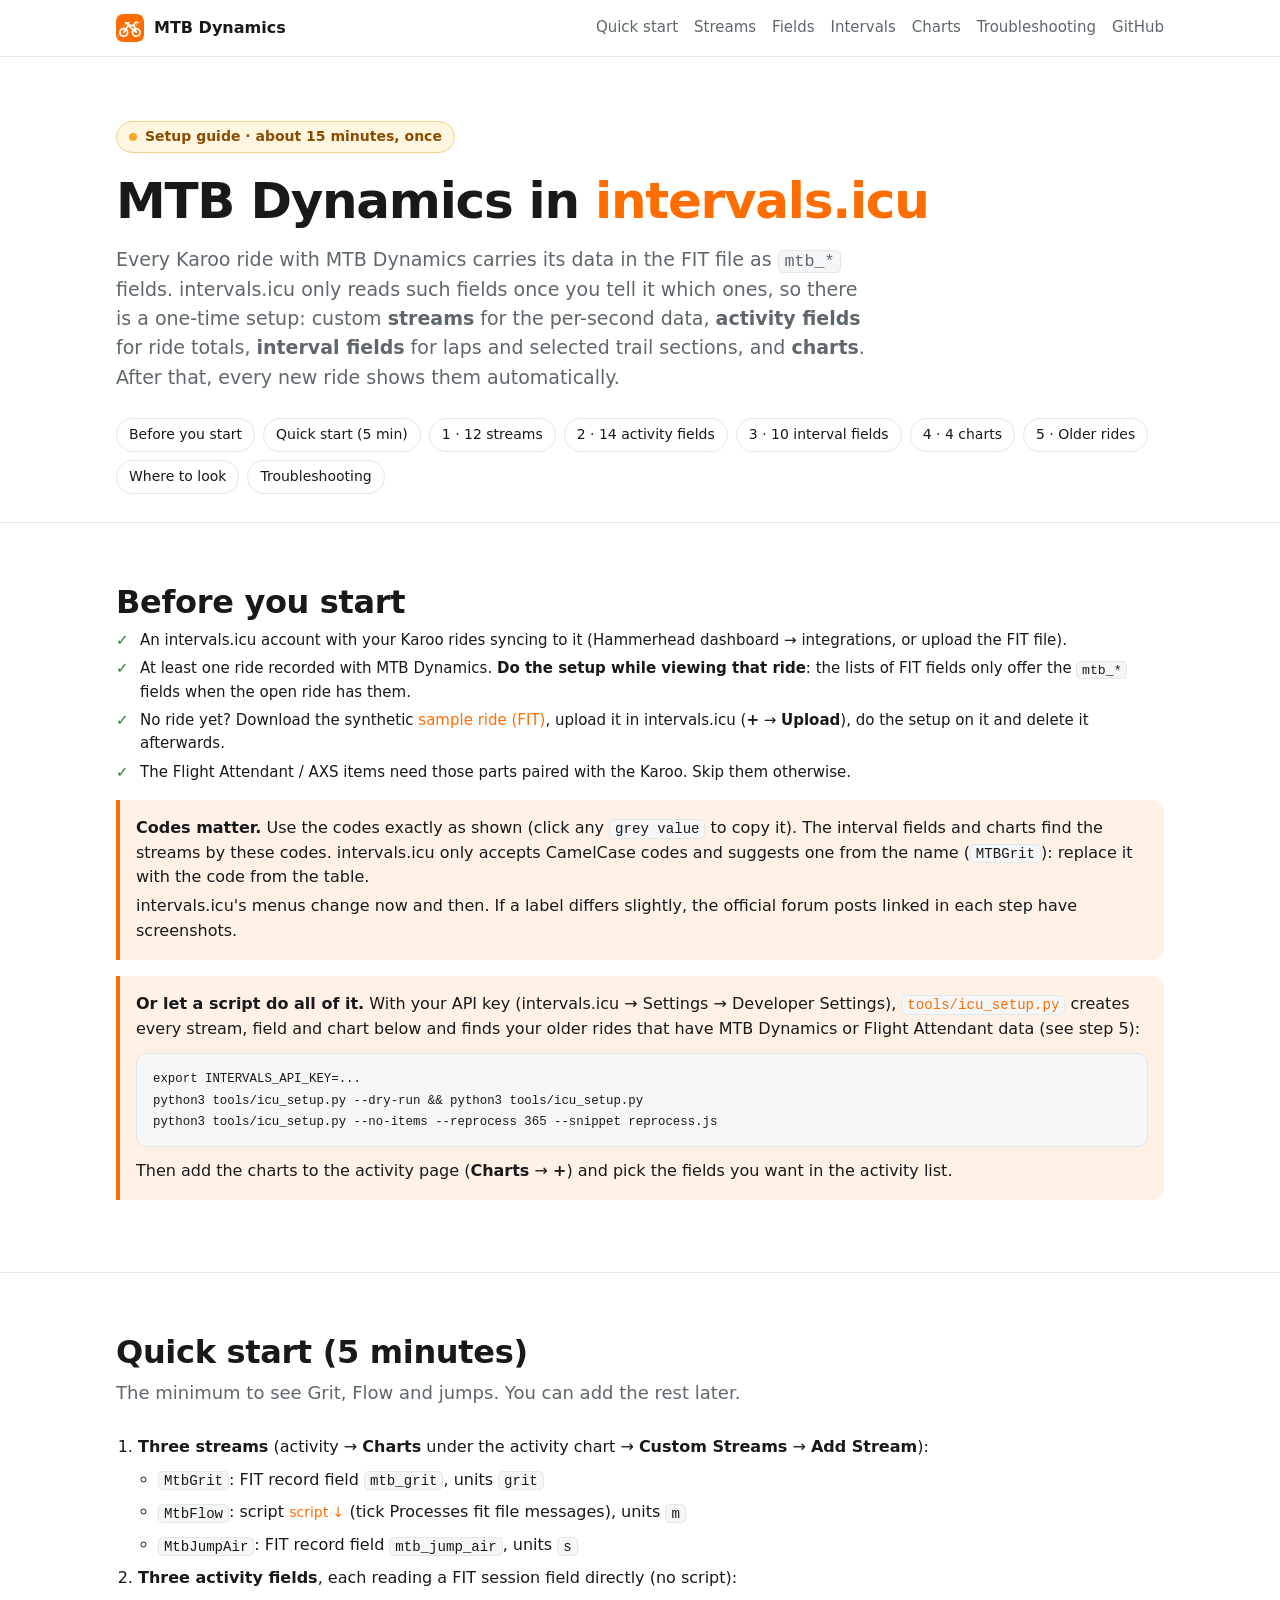
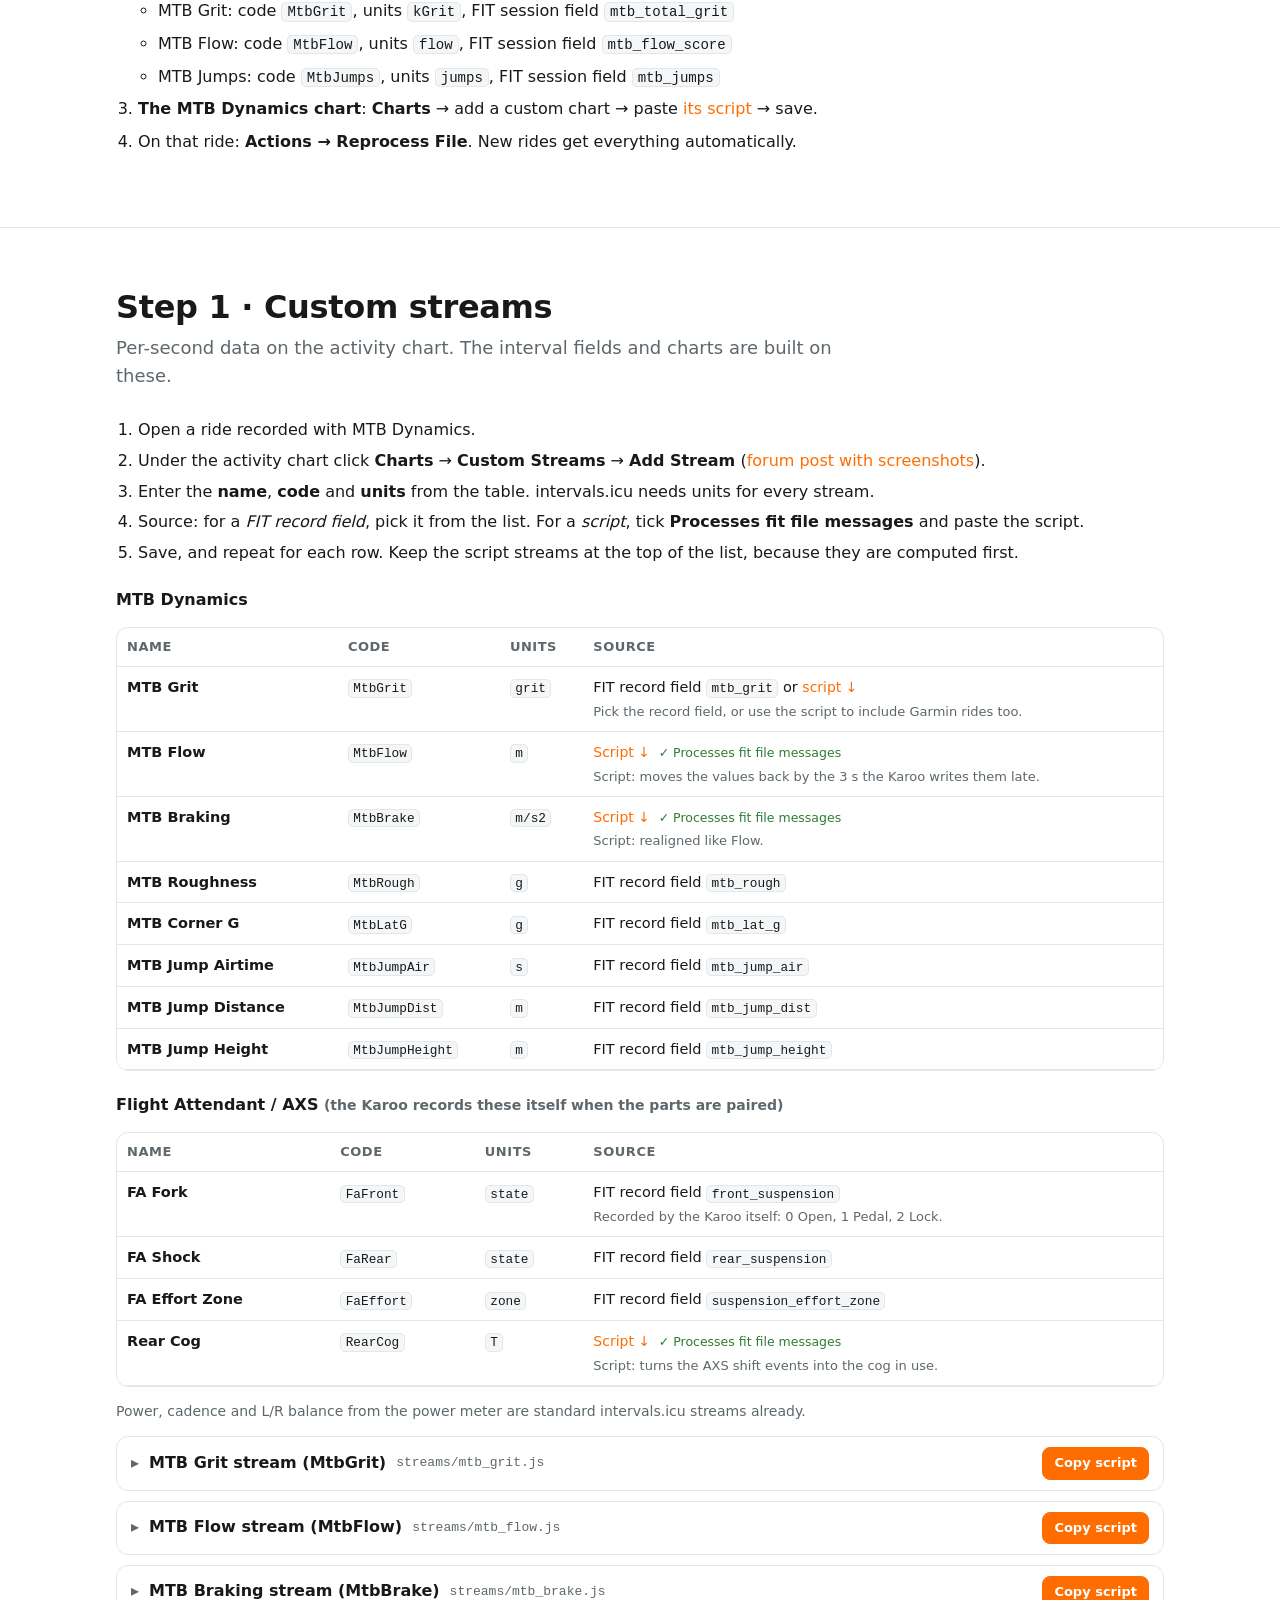
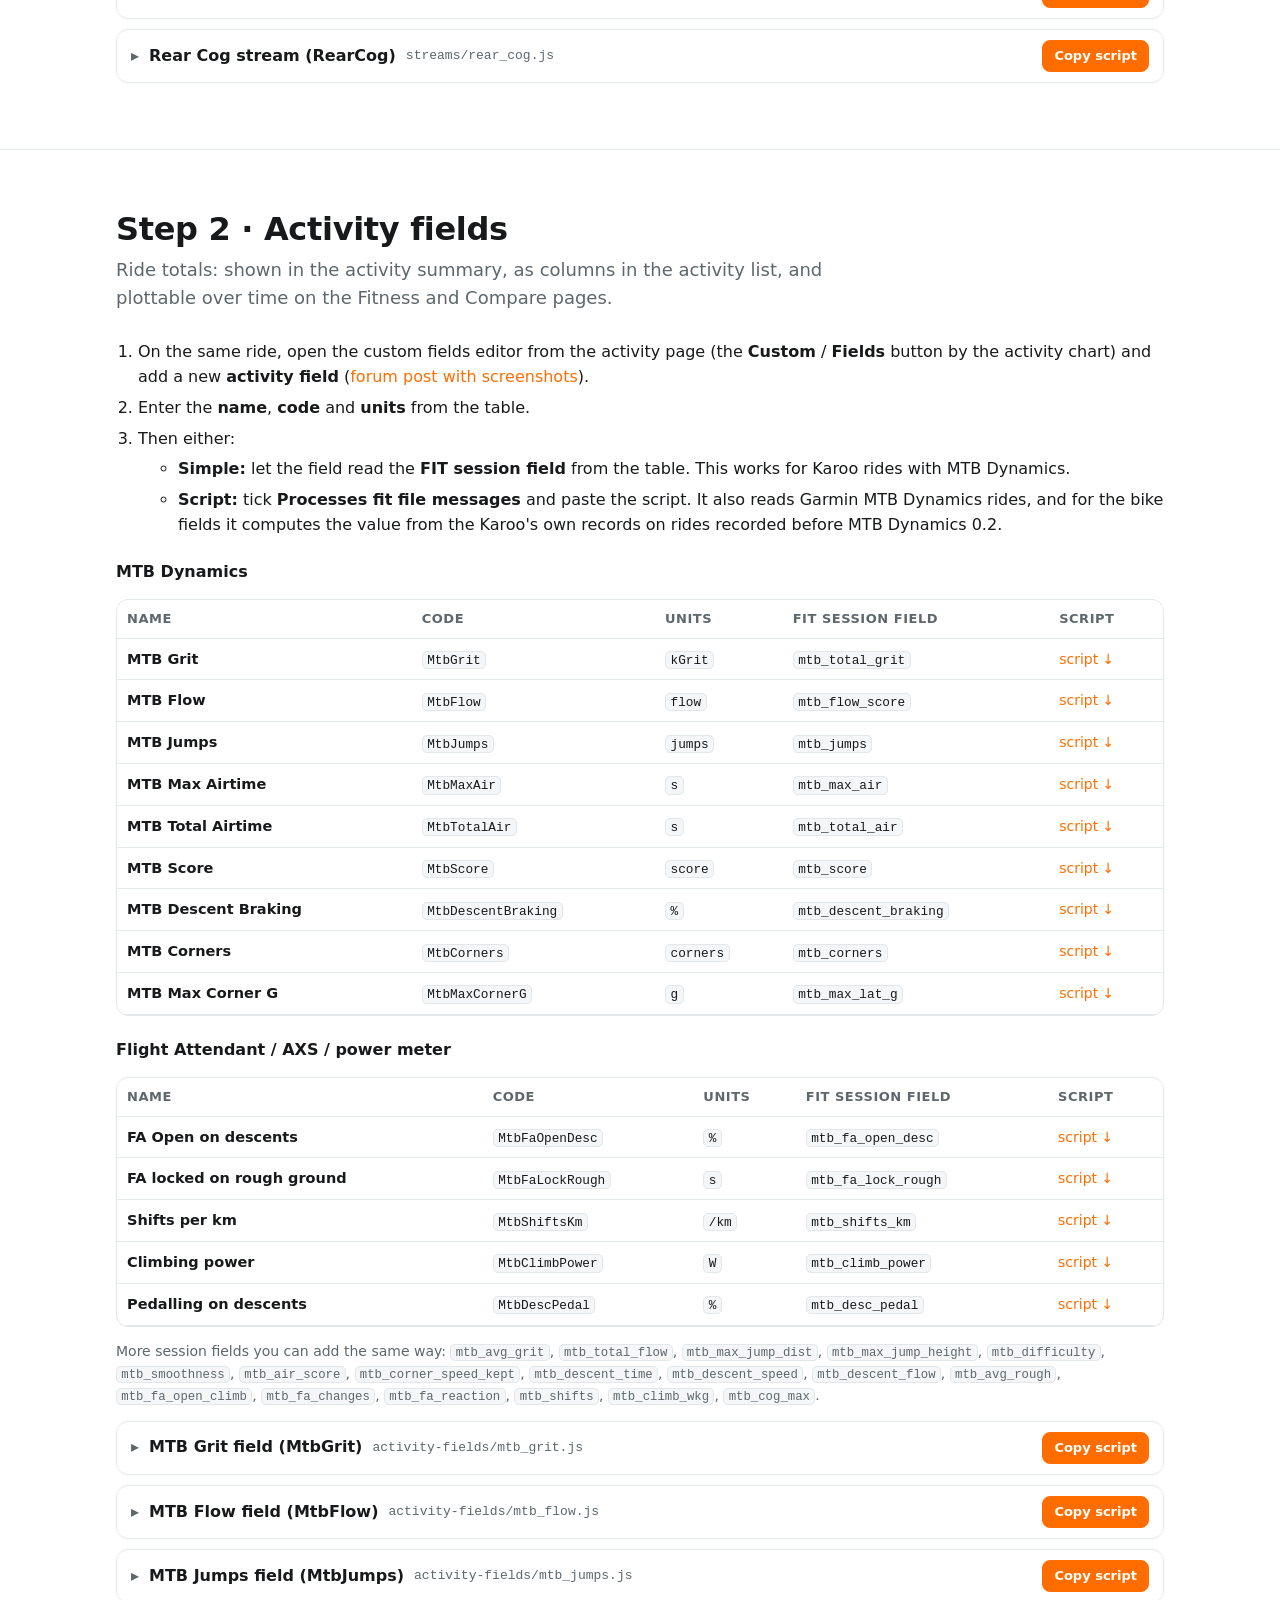
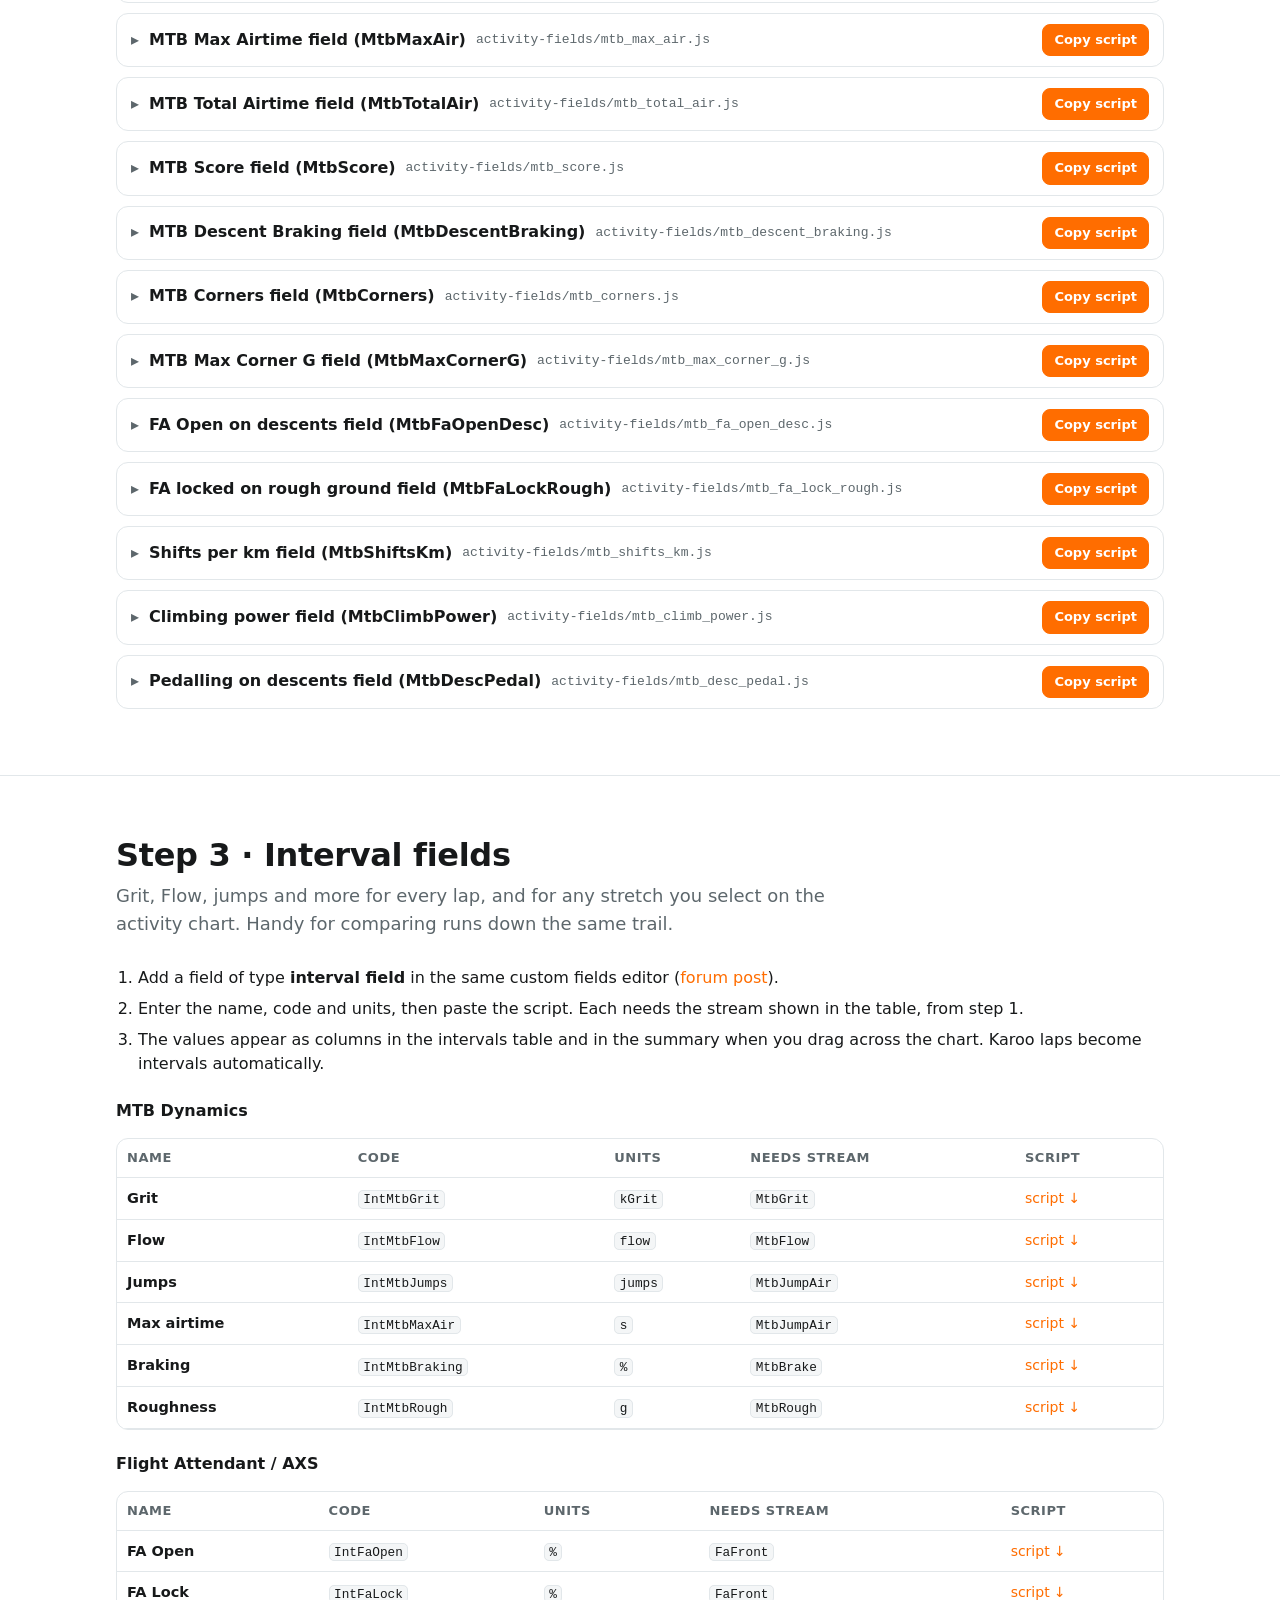
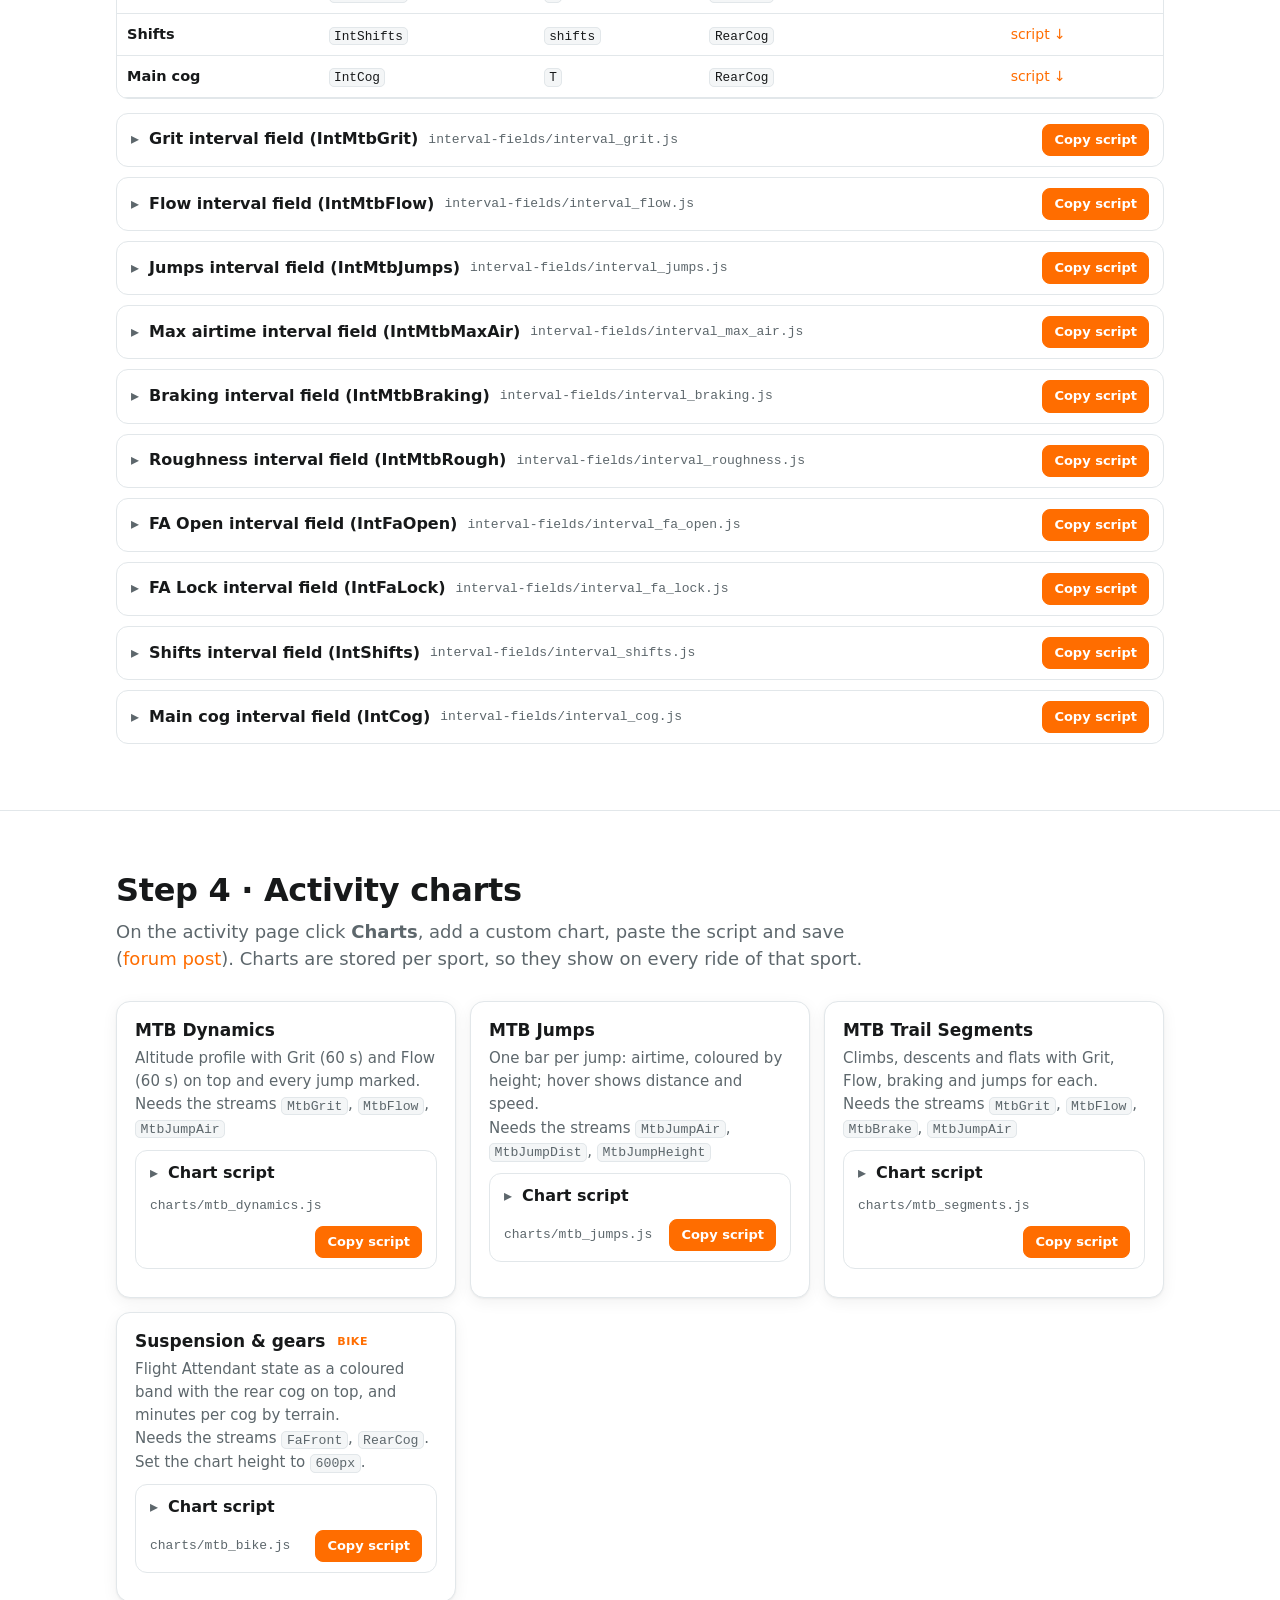
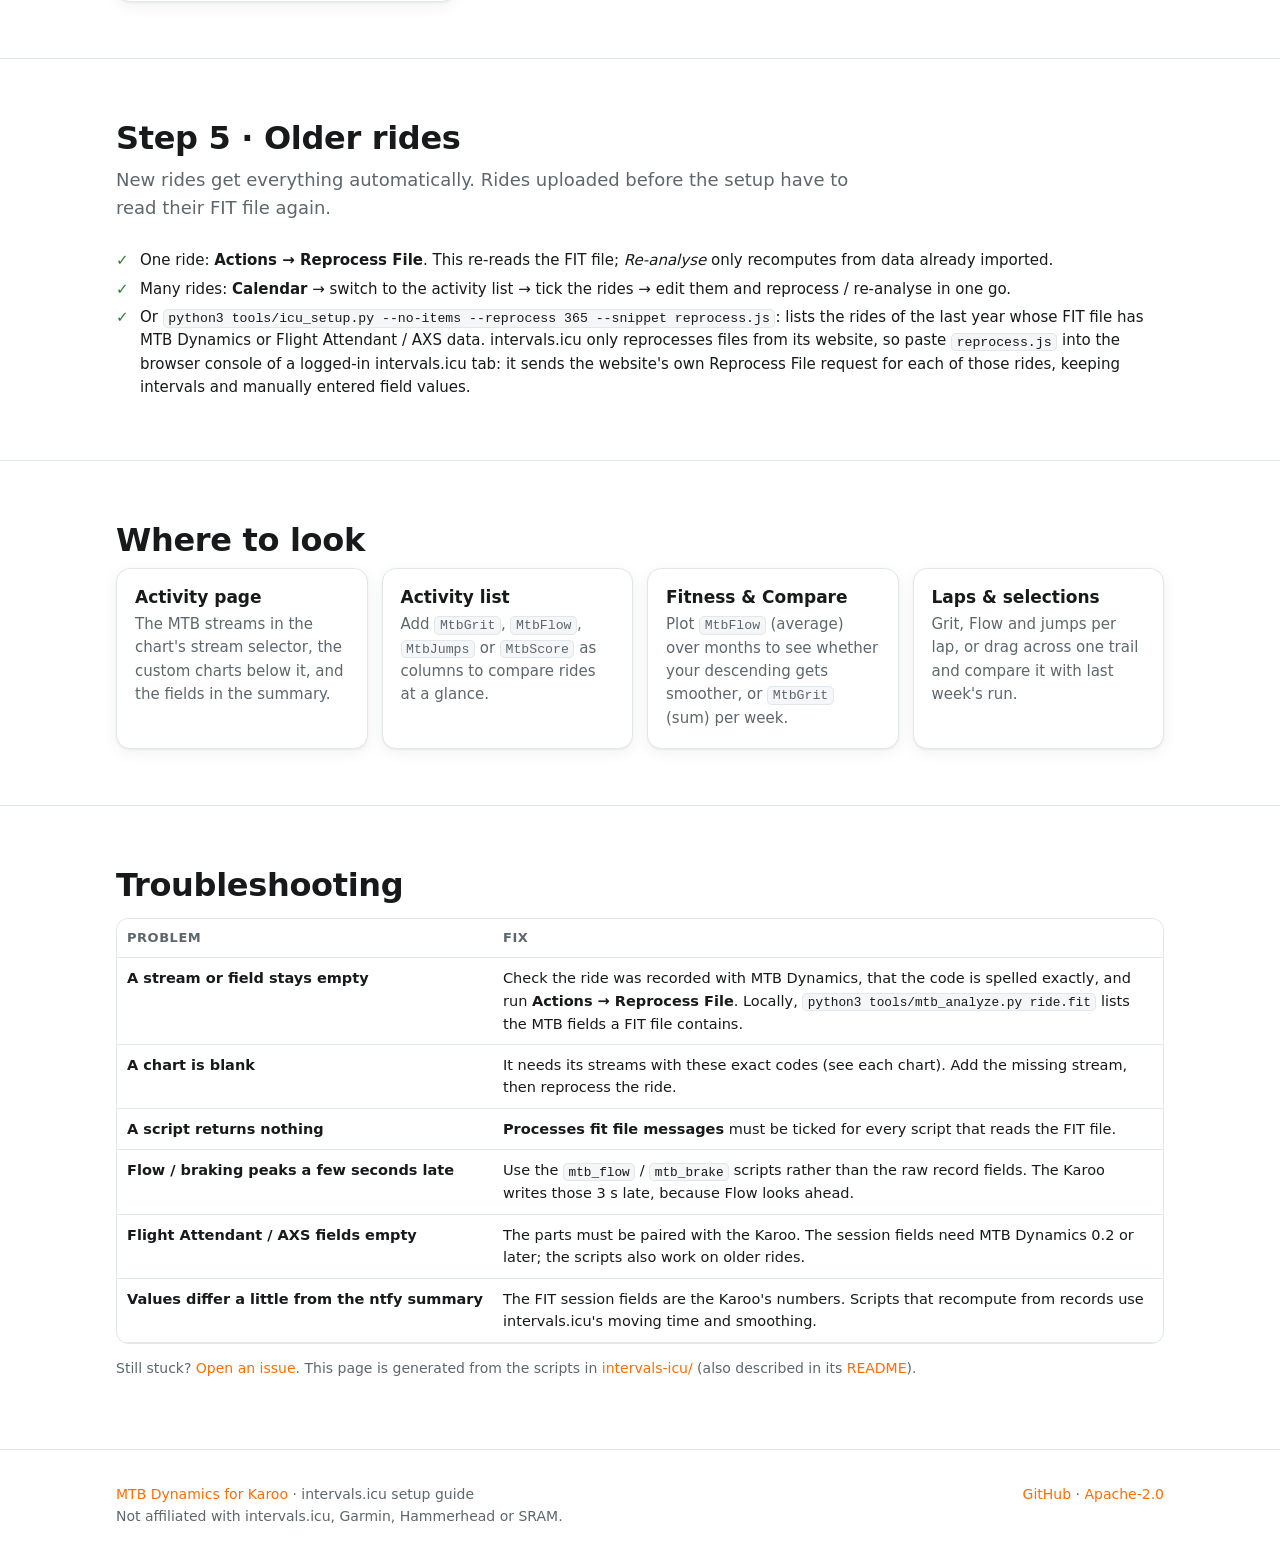
==== commit 40a4e583: "intervals.icu: one-command setup, CamelCase stream codes, chart and jump fixes - tools/icu_setup.py " ====
--- a/docs/intervals-icu.html
+++ b/docs/intervals-icu.html
@@ -88,8 +88,16 @@
       <li>The Flight Attendant / AXS items need those parts paired with the Karoo. Skip them otherwise.</li>
     </ul>
     <div class="callout"><p><strong>Codes matter.</strong> Use the codes exactly as shown (click any <code>grey value</code> to copy it).
-      The interval fields and charts find the streams by these codes.</p>
+      The interval fields and charts find the streams by these codes. intervals.icu only accepts CamelCase codes and suggests one
+      from the name (<code>MTBGrit</code>): replace it with the code from the table.</p>
       <p>intervals.icu's menus change now and then. If a label differs slightly, the official forum posts linked in each step have screenshots.</p></div>
+    <div class="callout"><p><strong>Or let a script do all of it.</strong> With your API key (intervals.icu → Settings → Developer Settings),
+      <a href="https://github.com/angkyria/karoo-mtb/blob/main/tools/icu_setup.py"><code>tools/icu_setup.py</code></a> creates every stream, field and chart below and
+      finds your older rides that have MTB Dynamics or Flight Attendant data (see step 5):</p>
+      <pre><code>export INTERVALS_API_KEY=...
+python3 tools/icu_setup.py --dry-run && python3 tools/icu_setup.py
+python3 tools/icu_setup.py --no-items --reprocess 365 --snippet reprocess.js</code></pre>
+      <p>Then add the charts to the activity page (<strong>Charts</strong> → <strong>+</strong>) and pick the fields you want in the activity list.</p></div>
   </div>
 </section>
 
@@ -99,7 +107,7 @@
     <p class="lead">The minimum to see Grit, Flow and jumps. You can add the rest later.</p>
     <ol>
       <li><strong>Three streams</strong> (activity → <strong>Charts</strong> under the activity chart → <strong>Custom Streams</strong> → <strong>Add Stream</strong>):
-        <ul><li><code class="chip" data-copy-text="mtb_grit" title="Click to copy">mtb_grit</code>: FIT record field <code class="chip" data-copy-text="mtb_grit" title="Click to copy">mtb_grit</code>, units <code class="chip" data-copy-text="grit" title="Click to copy">grit</code></li><li><code class="chip" data-copy-text="mtb_flow" title="Click to copy">mtb_flow</code>: script <a href="#s-streams-mtb_flow" class="scriptref">script ↓</a> (tick Processes fit file messages), units <code class="chip" data-copy-text="m" title="Click to copy">m</code></li><li><code class="chip" data-copy-text="mtb_jump_air" title="Click to copy">mtb_jump_air</code>: FIT record field <code class="chip" data-copy-text="mtb_jump_air" title="Click to copy">mtb_jump_air</code>, units <code class="chip" data-copy-text="s" title="Click to copy">s</code></li></ul></li>
+        <ul><li><code class="chip" data-copy-text="MtbGrit" title="Click to copy">MtbGrit</code>: FIT record field <code class="chip" data-copy-text="mtb_grit" title="Click to copy">mtb_grit</code>, units <code class="chip" data-copy-text="grit" title="Click to copy">grit</code></li><li><code class="chip" data-copy-text="MtbFlow" title="Click to copy">MtbFlow</code>: script <a href="#s-streams-mtb_flow" class="scriptref">script ↓</a> (tick Processes fit file messages), units <code class="chip" data-copy-text="m" title="Click to copy">m</code></li><li><code class="chip" data-copy-text="MtbJumpAir" title="Click to copy">MtbJumpAir</code>: FIT record field <code class="chip" data-copy-text="mtb_jump_air" title="Click to copy">mtb_jump_air</code>, units <code class="chip" data-copy-text="s" title="Click to copy">s</code></li></ul></li>
       <li><strong>Three activity fields</strong>, each reading a FIT session field directly (no script):
         <ul><li>MTB Grit: code <code class="chip" data-copy-text="MtbGrit" title="Click to copy">MtbGrit</code>, units <code class="chip" data-copy-text="kGrit" title="Click to copy">kGrit</code>, FIT session field <code class="chip" data-copy-text="mtb_total_grit" title="Click to copy">mtb_total_grit</code></li><li>MTB Flow: code <code class="chip" data-copy-text="MtbFlow" title="Click to copy">MtbFlow</code>, units <code class="chip" data-copy-text="flow" title="Click to copy">flow</code>, FIT session field <code class="chip" data-copy-text="mtb_flow_score" title="Click to copy">mtb_flow_score</code></li><li>MTB Jumps: code <code class="chip" data-copy-text="MtbJumps" title="Click to copy">MtbJumps</code>, units <code class="chip" data-copy-text="jumps" title="Click to copy">jumps</code>, FIT session field <code class="chip" data-copy-text="mtb_jumps" title="Click to copy">mtb_jumps</code></li></ul></li>
       <li><strong>The MTB Dynamics chart</strong>: <strong>Charts</strong> → add a custom chart → paste <a href="#s-charts-mtb_dynamics">its script</a> → save.</li>
@@ -123,26 +131,26 @@
     <div class="group">MTB Dynamics</div>
     <div class="table-wrap"><table>
       <tr><th>Name</th><th>Code</th><th>Units</th><th>Source</th></tr>
-      <tr><td>MTB Grit</td><td><code class="chip" data-copy-text="mtb_grit" title="Click to copy">mtb_grit</code></td><td><code class="chip" data-copy-text="grit" title="Click to copy">grit</code></td><td>FIT record field <code class="chip" data-copy-text="mtb_grit" title="Click to copy">mtb_grit</code> or <a href="#s-streams-mtb_grit" class="scriptref">script ↓</a><div class="note">Pick the record field, or use the script to include Garmin rides too.</div></td></tr>
-<tr><td>MTB Flow</td><td><code class="chip" data-copy-text="mtb_flow" title="Click to copy">mtb_flow</code></td><td><code class="chip" data-copy-text="m" title="Click to copy">m</code></td><td><a href="#s-streams-mtb_flow" class="scriptref">Script ↓</a> <span class='tick'>✓ Processes fit file messages</span><div class="note">Script: moves the values back by the 3 s the Karoo writes them late.</div></td></tr>
-<tr><td>MTB Braking</td><td><code class="chip" data-copy-text="mtb_brake" title="Click to copy">mtb_brake</code></td><td><code class="chip" data-copy-text="m/s2" title="Click to copy">m/s2</code></td><td><a href="#s-streams-mtb_brake" class="scriptref">Script ↓</a> <span class='tick'>✓ Processes fit file messages</span><div class="note">Script: realigned like Flow.</div></td></tr>
-<tr><td>MTB Roughness</td><td><code class="chip" data-copy-text="mtb_rough" title="Click to copy">mtb_rough</code></td><td><code class="chip" data-copy-text="g" title="Click to copy">g</code></td><td>FIT record field <code class="chip" data-copy-text="mtb_rough" title="Click to copy">mtb_rough</code></td></tr>
-<tr><td>MTB Corner G</td><td><code class="chip" data-copy-text="mtb_lat_g" title="Click to copy">mtb_lat_g</code></td><td><code class="chip" data-copy-text="g" title="Click to copy">g</code></td><td>FIT record field <code class="chip" data-copy-text="mtb_lat_g" title="Click to copy">mtb_lat_g</code></td></tr>
-<tr><td>MTB Jump Airtime</td><td><code class="chip" data-copy-text="mtb_jump_air" title="Click to copy">mtb_jump_air</code></td><td><code class="chip" data-copy-text="s" title="Click to copy">s</code></td><td>FIT record field <code class="chip" data-copy-text="mtb_jump_air" title="Click to copy">mtb_jump_air</code></td></tr>
-<tr><td>MTB Jump Distance</td><td><code class="chip" data-copy-text="mtb_jump_dist" title="Click to copy">mtb_jump_dist</code></td><td><code class="chip" data-copy-text="m" title="Click to copy">m</code></td><td>FIT record field <code class="chip" data-copy-text="mtb_jump_dist" title="Click to copy">mtb_jump_dist</code></td></tr>
-<tr><td>MTB Jump Height</td><td><code class="chip" data-copy-text="mtb_jump_height" title="Click to copy">mtb_jump_height</code></td><td><code class="chip" data-copy-text="m" title="Click to copy">m</code></td><td>FIT record field <code class="chip" data-copy-text="mtb_jump_height" title="Click to copy">mtb_jump_height</code></td></tr>
+      <tr><td>MTB Grit</td><td><code class="chip" data-copy-text="MtbGrit" title="Click to copy">MtbGrit</code></td><td><code class="chip" data-copy-text="grit" title="Click to copy">grit</code></td><td>FIT record field <code class="chip" data-copy-text="mtb_grit" title="Click to copy">mtb_grit</code> or <a href="#s-streams-mtb_grit" class="scriptref">script ↓</a><div class="note">Pick the record field, or use the script to include Garmin rides too.</div></td></tr>
+<tr><td>MTB Flow</td><td><code class="chip" data-copy-text="MtbFlow" title="Click to copy">MtbFlow</code></td><td><code class="chip" data-copy-text="m" title="Click to copy">m</code></td><td><a href="#s-streams-mtb_flow" class="scriptref">Script ↓</a> <span class='tick'>✓ Processes fit file messages</span><div class="note">Script: moves the values back by the 3 s the Karoo writes them late.</div></td></tr>
+<tr><td>MTB Braking</td><td><code class="chip" data-copy-text="MtbBrake" title="Click to copy">MtbBrake</code></td><td><code class="chip" data-copy-text="m/s2" title="Click to copy">m/s2</code></td><td><a href="#s-streams-mtb_brake" class="scriptref">Script ↓</a> <span class='tick'>✓ Processes fit file messages</span><div class="note">Script: realigned like Flow.</div></td></tr>
+<tr><td>MTB Roughness</td><td><code class="chip" data-copy-text="MtbRough" title="Click to copy">MtbRough</code></td><td><code class="chip" data-copy-text="g" title="Click to copy">g</code></td><td>FIT record field <code class="chip" data-copy-text="mtb_rough" title="Click to copy">mtb_rough</code></td></tr>
+<tr><td>MTB Corner G</td><td><code class="chip" data-copy-text="MtbLatG" title="Click to copy">MtbLatG</code></td><td><code class="chip" data-copy-text="g" title="Click to copy">g</code></td><td>FIT record field <code class="chip" data-copy-text="mtb_lat_g" title="Click to copy">mtb_lat_g</code></td></tr>
+<tr><td>MTB Jump Airtime</td><td><code class="chip" data-copy-text="MtbJumpAir" title="Click to copy">MtbJumpAir</code></td><td><code class="chip" data-copy-text="s" title="Click to copy">s</code></td><td>FIT record field <code class="chip" data-copy-text="mtb_jump_air" title="Click to copy">mtb_jump_air</code></td></tr>
+<tr><td>MTB Jump Distance</td><td><code class="chip" data-copy-text="MtbJumpDist" title="Click to copy">MtbJumpDist</code></td><td><code class="chip" data-copy-text="m" title="Click to copy">m</code></td><td>FIT record field <code class="chip" data-copy-text="mtb_jump_dist" title="Click to copy">mtb_jump_dist</code></td></tr>
+<tr><td>MTB Jump Height</td><td><code class="chip" data-copy-text="MtbJumpHeight" title="Click to copy">MtbJumpHeight</code></td><td><code class="chip" data-copy-text="m" title="Click to copy">m</code></td><td>FIT record field <code class="chip" data-copy-text="mtb_jump_height" title="Click to copy">mtb_jump_height</code></td></tr>
     </table></div>
     <div class="group">Flight Attendant / AXS <span class="muted small">(the Karoo records these itself when the parts are paired)</span></div>
     <div class="table-wrap"><table>
       <tr><th>Name</th><th>Code</th><th>Units</th><th>Source</th></tr>
-      <tr><td>FA Fork</td><td><code class="chip" data-copy-text="fa_front" title="Click to copy">fa_front</code></td><td><code class="chip" data-copy-text="state" title="Click to copy">state</code></td><td>FIT record field <code class="chip" data-copy-text="front_suspension" title="Click to copy">front_suspension</code><div class="note">Recorded by the Karoo itself: 0 Open, 1 Pedal, 2 Lock.</div></td></tr>
-<tr><td>FA Shock</td><td><code class="chip" data-copy-text="fa_rear" title="Click to copy">fa_rear</code></td><td><code class="chip" data-copy-text="state" title="Click to copy">state</code></td><td>FIT record field <code class="chip" data-copy-text="rear_suspension" title="Click to copy">rear_suspension</code></td></tr>
-<tr><td>FA Effort Zone</td><td><code class="chip" data-copy-text="fa_effort" title="Click to copy">fa_effort</code></td><td><code class="chip" data-copy-text="zone" title="Click to copy">zone</code></td><td>FIT record field <code class="chip" data-copy-text="suspension_effort_zone" title="Click to copy">suspension_effort_zone</code></td></tr>
-<tr><td>Rear Cog</td><td><code class="chip" data-copy-text="rear_cog" title="Click to copy">rear_cog</code></td><td><code class="chip" data-copy-text="T" title="Click to copy">T</code></td><td><a href="#s-streams-rear_cog" class="scriptref">Script ↓</a> <span class='tick'>✓ Processes fit file messages</span><div class="note">Script: turns the AXS shift events into the cog in use.</div></td></tr>
+      <tr><td>FA Fork</td><td><code class="chip" data-copy-text="FaFront" title="Click to copy">FaFront</code></td><td><code class="chip" data-copy-text="state" title="Click to copy">state</code></td><td>FIT record field <code class="chip" data-copy-text="front_suspension" title="Click to copy">front_suspension</code><div class="note">Recorded by the Karoo itself: 0 Open, 1 Pedal, 2 Lock.</div></td></tr>
+<tr><td>FA Shock</td><td><code class="chip" data-copy-text="FaRear" title="Click to copy">FaRear</code></td><td><code class="chip" data-copy-text="state" title="Click to copy">state</code></td><td>FIT record field <code class="chip" data-copy-text="rear_suspension" title="Click to copy">rear_suspension</code></td></tr>
+<tr><td>FA Effort Zone</td><td><code class="chip" data-copy-text="FaEffort" title="Click to copy">FaEffort</code></td><td><code class="chip" data-copy-text="zone" title="Click to copy">zone</code></td><td>FIT record field <code class="chip" data-copy-text="suspension_effort_zone" title="Click to copy">suspension_effort_zone</code></td></tr>
+<tr><td>Rear Cog</td><td><code class="chip" data-copy-text="RearCog" title="Click to copy">RearCog</code></td><td><code class="chip" data-copy-text="T" title="Click to copy">T</code></td><td><a href="#s-streams-rear_cog" class="scriptref">Script ↓</a> <span class='tick'>✓ Processes fit file messages</span><div class="note">Script: turns the AXS shift events into the cog in use.</div></td></tr>
     </table></div>
     <p class="muted small">Power, cadence and L/R balance from the power meter are standard intervals.icu streams already.</p>
-    <details class="script" id="s-streams-mtb_grit"><summary><span>MTB Grit stream (mtb_grit)</span><span class="file">streams/mtb_grit.js</span><button type="button" class="copy" data-copy="s-streams-mtb_grit-code">Copy script</button></summary><pre><code id="s-streams-mtb_grit-code">// intervals.icu custom activity stream: MTB Grit (grit points per second)
-// Settings: Code mtb_grit · Units grit · tick &quot;Processes fit file messages&quot;
+    <details class="script" id="s-streams-mtb_grit"><summary><span>MTB Grit stream (MtbGrit)</span><span class="file">streams/mtb_grit.js</span><button type="button" class="copy" data-copy="s-streams-mtb_grit-code">Copy script</button></summary><pre><code id="s-streams-mtb_grit-code">// intervals.icu custom activity stream: MTB Grit (grit points per second)
+// Settings: Code MtbGrit · Units grit · tick &quot;Processes fit file messages&quot;
 //
 // Only needed if you also ride with a Garmin: it reads the Karoo developer field mtb_grit and
 // falls back to Garmin&#x27;s native &quot;grit&quot; field. Karoo-only riders can instead create the stream
@@ -155,8 +163,8 @@
   }
 }
 </code></pre></details>
-<details class="script" id="s-streams-mtb_flow"><summary><span>MTB Flow stream (mtb_flow)</span><span class="file">streams/mtb_flow.js</span><button type="button" class="copy" data-copy="s-streams-mtb_flow-code">Copy script</button></summary><pre><code id="s-streams-mtb_flow-code">// intervals.icu custom activity stream: MTB Flow (unnecessary braking, metres per second)
-// Settings: Code mtb_flow · Units m · tick &quot;Processes fit file messages&quot;
+<details class="script" id="s-streams-mtb_flow"><summary><span>MTB Flow stream (MtbFlow)</span><span class="file">streams/mtb_flow.js</span><button type="button" class="copy" data-copy="s-streams-mtb_flow-code">Copy script</button></summary><pre><code id="s-streams-mtb_flow-code">// intervals.icu custom activity stream: MTB Flow (unnecessary braking, metres per second)
+// Settings: Code MtbFlow · Units m · tick &quot;Processes fit file messages&quot;
 //
 // The Karoo writes mtb_flow a few seconds late (Flow looks ahead: braking before a tight corner
 // is fine). This script moves every value back to the second it belongs to.
@@ -175,8 +183,8 @@
   }
 }
 </code></pre></details>
-<details class="script" id="s-streams-mtb_brake"><summary><span>MTB Braking stream (mtb_brake)</span><span class="file">streams/mtb_brake.js</span><button type="button" class="copy" data-copy="s-streams-mtb_brake-code">Copy script</button></summary><pre><code id="s-streams-mtb_brake-code">// intervals.icu custom activity stream: MTB Braking (deceleration, m/s²)
-// Settings: Code mtb_brake · Units m/s2 · tick &quot;Processes fit file messages&quot;
+<details class="script" id="s-streams-mtb_brake"><summary><span>MTB Braking stream (MtbBrake)</span><span class="file">streams/mtb_brake.js</span><button type="button" class="copy" data-copy="s-streams-mtb_brake-code">Copy script</button></summary><pre><code id="s-streams-mtb_brake-code">// intervals.icu custom activity stream: MTB Braking (deceleration, m/s²)
+// Settings: Code MtbBrake · Units m/s2 · tick &quot;Processes fit file messages&quot;
 //
 // Like mtb_flow, the Karoo writes mtb_brake mtb_flow_lag seconds late; realign it here.
 {
@@ -189,8 +197,8 @@
   }
 }
 </code></pre></details>
-<details class="script" id="s-streams-rear_cog"><summary><span>Rear Cog stream (rear_cog)</span><span class="file">streams/rear_cog.js</span><button type="button" class="copy" data-copy="s-streams-rear_cog-code">Copy script</button></summary><pre><code id="s-streams-rear_cog-code">// intervals.icu custom activity stream: Rear cog (teeth) from SRAM AXS shifts
-// Settings: Code rear_cog · Units T · tick &quot;Processes fit file messages&quot;
+<details class="script" id="s-streams-rear_cog"><summary><span>Rear Cog stream (RearCog)</span><span class="file">streams/rear_cog.js</span><button type="button" class="copy" data-copy="s-streams-rear_cog-code">Copy script</button></summary><pre><code id="s-streams-rear_cog-code">// intervals.icu custom activity stream: Rear cog (teeth) from SRAM AXS shifts
+// Settings: Code RearCog · Units T · tick &quot;Processes fit file messages&quot;
 //
 // The Karoo writes one FIT event per rear shift (rear_gear = teeth). This turns them into a
 // second-by-second &quot;cog in use&quot; stream.
@@ -282,7 +290,9 @@
   let s = icu.fit.session ? icu.fit.session[0] : null
   let v = s &amp;&amp; s.mtb_jumps ? s.mtb_jumps.value : null
   if (v == null) {
-    v = s &amp;&amp; s.jump_count ? s.jump_count.value : (icu.fit.jump ? icu.fit.jump.length : null)
+    // Empty rather than 0 for rides without MTB Dynamics: intervals.icu gives every ride a jump list.
+    if (s &amp;&amp; s.jump_count) v = s.jump_count.value
+    else if (icu.fit.jump &amp;&amp; icu.fit.jump.length) v = icu.fit.jump.length
   }
   v
 }
@@ -456,36 +466,36 @@
     <div class="group">MTB Dynamics</div>
     <div class="table-wrap"><table>
       <tr><th>Name</th><th>Code</th><th>Units</th><th>Needs stream</th><th>Script</th></tr>
-      <tr><td>Grit</td><td><code class="chip" data-copy-text="IntMtbGrit" title="Click to copy">IntMtbGrit</code></td><td><code class="chip" data-copy-text="kGrit" title="Click to copy">kGrit</code></td><td><code class="chip" data-copy-text="mtb_grit" title="Click to copy">mtb_grit</code></td><td><a href="#s-interval-fields-interval_grit" class="scriptref">script ↓</a></td></tr>
-<tr><td>Flow</td><td><code class="chip" data-copy-text="IntMtbFlow" title="Click to copy">IntMtbFlow</code></td><td><code class="chip" data-copy-text="flow" title="Click to copy">flow</code></td><td><code class="chip" data-copy-text="mtb_flow" title="Click to copy">mtb_flow</code></td><td><a href="#s-interval-fields-interval_flow" class="scriptref">script ↓</a></td></tr>
-<tr><td>Jumps</td><td><code class="chip" data-copy-text="IntMtbJumps" title="Click to copy">IntMtbJumps</code></td><td><code class="chip" data-copy-text="jumps" title="Click to copy">jumps</code></td><td><code class="chip" data-copy-text="mtb_jump_air" title="Click to copy">mtb_jump_air</code></td><td><a href="#s-interval-fields-interval_jumps" class="scriptref">script ↓</a></td></tr>
-<tr><td>Max airtime</td><td><code class="chip" data-copy-text="IntMtbMaxAir" title="Click to copy">IntMtbMaxAir</code></td><td><code class="chip" data-copy-text="s" title="Click to copy">s</code></td><td><code class="chip" data-copy-text="mtb_jump_air" title="Click to copy">mtb_jump_air</code></td><td><a href="#s-interval-fields-interval_max_air" class="scriptref">script ↓</a></td></tr>
-<tr><td>Braking</td><td><code class="chip" data-copy-text="IntMtbBraking" title="Click to copy">IntMtbBraking</code></td><td><code class="chip" data-copy-text="%" title="Click to copy">%</code></td><td><code class="chip" data-copy-text="mtb_brake" title="Click to copy">mtb_brake</code></td><td><a href="#s-interval-fields-interval_braking" class="scriptref">script ↓</a></td></tr>
-<tr><td>Roughness</td><td><code class="chip" data-copy-text="IntMtbRough" title="Click to copy">IntMtbRough</code></td><td><code class="chip" data-copy-text="g" title="Click to copy">g</code></td><td><code class="chip" data-copy-text="mtb_rough" title="Click to copy">mtb_rough</code></td><td><a href="#s-interval-fields-interval_roughness" class="scriptref">script ↓</a></td></tr>
+      <tr><td>Grit</td><td><code class="chip" data-copy-text="IntMtbGrit" title="Click to copy">IntMtbGrit</code></td><td><code class="chip" data-copy-text="kGrit" title="Click to copy">kGrit</code></td><td><code class="chip" data-copy-text="MtbGrit" title="Click to copy">MtbGrit</code></td><td><a href="#s-interval-fields-interval_grit" class="scriptref">script ↓</a></td></tr>
+<tr><td>Flow</td><td><code class="chip" data-copy-text="IntMtbFlow" title="Click to copy">IntMtbFlow</code></td><td><code class="chip" data-copy-text="flow" title="Click to copy">flow</code></td><td><code class="chip" data-copy-text="MtbFlow" title="Click to copy">MtbFlow</code></td><td><a href="#s-interval-fields-interval_flow" class="scriptref">script ↓</a></td></tr>
+<tr><td>Jumps</td><td><code class="chip" data-copy-text="IntMtbJumps" title="Click to copy">IntMtbJumps</code></td><td><code class="chip" data-copy-text="jumps" title="Click to copy">jumps</code></td><td><code class="chip" data-copy-text="MtbJumpAir" title="Click to copy">MtbJumpAir</code></td><td><a href="#s-interval-fields-interval_jumps" class="scriptref">script ↓</a></td></tr>
+<tr><td>Max airtime</td><td><code class="chip" data-copy-text="IntMtbMaxAir" title="Click to copy">IntMtbMaxAir</code></td><td><code class="chip" data-copy-text="s" title="Click to copy">s</code></td><td><code class="chip" data-copy-text="MtbJumpAir" title="Click to copy">MtbJumpAir</code></td><td><a href="#s-interval-fields-interval_max_air" class="scriptref">script ↓</a></td></tr>
+<tr><td>Braking</td><td><code class="chip" data-copy-text="IntMtbBraking" title="Click to copy">IntMtbBraking</code></td><td><code class="chip" data-copy-text="%" title="Click to copy">%</code></td><td><code class="chip" data-copy-text="MtbBrake" title="Click to copy">MtbBrake</code></td><td><a href="#s-interval-fields-interval_braking" class="scriptref">script ↓</a></td></tr>
+<tr><td>Roughness</td><td><code class="chip" data-copy-text="IntMtbRough" title="Click to copy">IntMtbRough</code></td><td><code class="chip" data-copy-text="g" title="Click to copy">g</code></td><td><code class="chip" data-copy-text="MtbRough" title="Click to copy">MtbRough</code></td><td><a href="#s-interval-fields-interval_roughness" class="scriptref">script ↓</a></td></tr>
     </table></div>
     <div class="group">Flight Attendant / AXS</div>
     <div class="table-wrap"><table>
       <tr><th>Name</th><th>Code</th><th>Units</th><th>Needs stream</th><th>Script</th></tr>
-      <tr><td>FA Open</td><td><code class="chip" data-copy-text="IntFaOpen" title="Click to copy">IntFaOpen</code></td><td><code class="chip" data-copy-text="%" title="Click to copy">%</code></td><td><code class="chip" data-copy-text="fa_front" title="Click to copy">fa_front</code></td><td><a href="#s-interval-fields-interval_fa_open" class="scriptref">script ↓</a></td></tr>
-<tr><td>FA Lock</td><td><code class="chip" data-copy-text="IntFaLock" title="Click to copy">IntFaLock</code></td><td><code class="chip" data-copy-text="%" title="Click to copy">%</code></td><td><code class="chip" data-copy-text="fa_front" title="Click to copy">fa_front</code></td><td><a href="#s-interval-fields-interval_fa_lock" class="scriptref">script ↓</a></td></tr>
-<tr><td>Shifts</td><td><code class="chip" data-copy-text="IntShifts" title="Click to copy">IntShifts</code></td><td><code class="chip" data-copy-text="shifts" title="Click to copy">shifts</code></td><td><code class="chip" data-copy-text="rear_cog" title="Click to copy">rear_cog</code></td><td><a href="#s-interval-fields-interval_shifts" class="scriptref">script ↓</a></td></tr>
-<tr><td>Main cog</td><td><code class="chip" data-copy-text="IntCog" title="Click to copy">IntCog</code></td><td><code class="chip" data-copy-text="T" title="Click to copy">T</code></td><td><code class="chip" data-copy-text="rear_cog" title="Click to copy">rear_cog</code></td><td><a href="#s-interval-fields-interval_cog" class="scriptref">script ↓</a></td></tr>
+      <tr><td>FA Open</td><td><code class="chip" data-copy-text="IntFaOpen" title="Click to copy">IntFaOpen</code></td><td><code class="chip" data-copy-text="%" title="Click to copy">%</code></td><td><code class="chip" data-copy-text="FaFront" title="Click to copy">FaFront</code></td><td><a href="#s-interval-fields-interval_fa_open" class="scriptref">script ↓</a></td></tr>
+<tr><td>FA Lock</td><td><code class="chip" data-copy-text="IntFaLock" title="Click to copy">IntFaLock</code></td><td><code class="chip" data-copy-text="%" title="Click to copy">%</code></td><td><code class="chip" data-copy-text="FaFront" title="Click to copy">FaFront</code></td><td><a href="#s-interval-fields-interval_fa_lock" class="scriptref">script ↓</a></td></tr>
+<tr><td>Shifts</td><td><code class="chip" data-copy-text="IntShifts" title="Click to copy">IntShifts</code></td><td><code class="chip" data-copy-text="shifts" title="Click to copy">shifts</code></td><td><code class="chip" data-copy-text="RearCog" title="Click to copy">RearCog</code></td><td><a href="#s-interval-fields-interval_shifts" class="scriptref">script ↓</a></td></tr>
+<tr><td>Main cog</td><td><code class="chip" data-copy-text="IntCog" title="Click to copy">IntCog</code></td><td><code class="chip" data-copy-text="T" title="Click to copy">T</code></td><td><code class="chip" data-copy-text="RearCog" title="Click to copy">RearCog</code></td><td><a href="#s-interval-fields-interval_cog" class="scriptref">script ↓</a></td></tr>
     </table></div>
     <details class="script" id="s-interval-fields-interval_grit"><summary><span>Grit interval field (IntMtbGrit)</span><span class="file">interval-fields/interval_grit.js</span><button type="button" class="copy" data-copy="s-interval-fields-interval_grit-code">Copy script</button></summary><pre><code id="s-interval-fields-interval_grit-code">// intervals.icu custom interval field: Interval Grit (difficulty of the selection / lap)
-// Settings: Code IntMtbGrit · Units kGrit · needs the custom stream mtb_grit
-{
-  const stream = code =&gt; { try { const s = icu.streams.get(code); if (s &amp;&amp; s.data) return s.data } catch (e) {} return null }
-  const grit = stream(&#x27;mtb_grit&#x27;)
+// Settings: Code IntMtbGrit · Units kGrit · needs the custom stream MtbGrit
+{
+  const stream = code =&gt; { try { const s = icu.streams.get(code); if (s &amp;&amp; s.data) return s.data } catch (e) {} return null }
+  const grit = stream(&#x27;MtbGrit&#x27;)
   let sum = 0
   if (grit) for (let i = interval.start_index; i &lt; interval.end_index; i++) sum += grit[i] || 0
   grit ? sum / 1000 : null
 }
 </code></pre></details>
 <details class="script" id="s-interval-fields-interval_flow"><summary><span>Flow interval field (IntMtbFlow)</span><span class="file">interval-fields/interval_flow.js</span><button type="button" class="copy" data-copy="s-interval-fields-interval_flow-code">Copy script</button></summary><pre><code id="s-interval-fields-interval_flow-code">// intervals.icu custom interval field: Interval Flow (unnecessary braking per 100 m, lower = smoother)
-// Settings: Code IntMtbFlow · Units flow · needs the custom stream mtb_flow
-{
-  const stream = code =&gt; { try { const s = icu.streams.get(code); if (s &amp;&amp; s.data) return s.data } catch (e) {} return null }
-  const flow = stream(&#x27;mtb_flow&#x27;), dist = icu.streams.distance, vel = stream(&#x27;velocity_smooth&#x27;)
+// Settings: Code IntMtbFlow · Units flow · needs the custom stream MtbFlow
+{
+  const stream = code =&gt; { try { const s = icu.streams.get(code); if (s &amp;&amp; s.data) return s.data } catch (e) {} return null }
+  const flow = stream(&#x27;MtbFlow&#x27;), dist = icu.streams.distance, vel = stream(&#x27;velocity_smooth&#x27;)
   let f = 0, d = 0
   if (flow &amp;&amp; dist) {
     for (let i = Math.max(1, interval.start_index); i &lt; interval.end_index; i++) {
@@ -498,30 +508,30 @@
 }
 </code></pre></details>
 <details class="script" id="s-interval-fields-interval_jumps"><summary><span>Jumps interval field (IntMtbJumps)</span><span class="file">interval-fields/interval_jumps.js</span><button type="button" class="copy" data-copy="s-interval-fields-interval_jumps-code">Copy script</button></summary><pre><code id="s-interval-fields-interval_jumps-code">// intervals.icu custom interval field: Interval Jumps
-// Settings: Code IntMtbJumps · Units jumps · needs the custom stream mtb_jump_air
-{
-  const stream = code =&gt; { try { const s = icu.streams.get(code); if (s &amp;&amp; s.data) return s.data } catch (e) {} return null }
-  const air = stream(&#x27;mtb_jump_air&#x27;)
+// Settings: Code IntMtbJumps · Units jumps · needs the custom stream MtbJumpAir
+{
+  const stream = code =&gt; { try { const s = icu.streams.get(code); if (s &amp;&amp; s.data) return s.data } catch (e) {} return null }
+  const air = stream(&#x27;MtbJumpAir&#x27;)
   let n = 0
   if (air) for (let i = interval.start_index; i &lt; interval.end_index; i++) if ((air[i] || 0) &gt; 0) n++
   air ? n : null
 }
 </code></pre></details>
 <details class="script" id="s-interval-fields-interval_max_air"><summary><span>Max airtime interval field (IntMtbMaxAir)</span><span class="file">interval-fields/interval_max_air.js</span><button type="button" class="copy" data-copy="s-interval-fields-interval_max_air-code">Copy script</button></summary><pre><code id="s-interval-fields-interval_max_air-code">// intervals.icu custom interval field: Interval longest airtime
-// Settings: Code IntMtbMaxAir · Units s · needs the custom stream mtb_jump_air
-{
-  const stream = code =&gt; { try { const s = icu.streams.get(code); if (s &amp;&amp; s.data) return s.data } catch (e) {} return null }
-  const air = stream(&#x27;mtb_jump_air&#x27;)
+// Settings: Code IntMtbMaxAir · Units s · needs the custom stream MtbJumpAir
+{
+  const stream = code =&gt; { try { const s = icu.streams.get(code); if (s &amp;&amp; s.data) return s.data } catch (e) {} return null }
+  const air = stream(&#x27;MtbJumpAir&#x27;)
   let best = 0
   if (air) for (let i = interval.start_index; i &lt; interval.end_index; i++) best = Math.max(best, air[i] || 0)
   air ? best : null
 }
 </code></pre></details>
 <details class="script" id="s-interval-fields-interval_braking"><summary><span>Braking interval field (IntMtbBraking)</span><span class="file">interval-fields/interval_braking.js</span><button type="button" class="copy" data-copy="s-interval-fields-interval_braking-code">Copy script</button></summary><pre><code id="s-interval-fields-interval_braking-code">// intervals.icu custom interval field: Interval braking (% of moving time slowing down hard)
-// Settings: Code IntMtbBraking · Units % · needs the custom stream mtb_brake
-{
-  const stream = code =&gt; { try { const s = icu.streams.get(code); if (s &amp;&amp; s.data) return s.data } catch (e) {} return null }
-  const brake = stream(&#x27;mtb_brake&#x27;), vel = stream(&#x27;velocity_smooth&#x27;)
+// Settings: Code IntMtbBraking · Units % · needs the custom stream MtbBrake
+{
+  const stream = code =&gt; { try { const s = icu.streams.get(code); if (s &amp;&amp; s.data) return s.data } catch (e) {} return null }
+  const brake = stream(&#x27;MtbBrake&#x27;), vel = stream(&#x27;velocity_smooth&#x27;)
   let moving = 0, braking = 0
   if (brake) {
     for (let i = interval.start_index; i &lt; interval.end_index; i++) {
@@ -534,40 +544,40 @@
 }
 </code></pre></details>
 <details class="script" id="s-interval-fields-interval_roughness"><summary><span>Roughness interval field (IntMtbRough)</span><span class="file">interval-fields/interval_roughness.js</span><button type="button" class="copy" data-copy="s-interval-fields-interval_roughness-code">Copy script</button></summary><pre><code id="s-interval-fields-interval_roughness-code">// intervals.icu custom interval field: Interval trail roughness (average vibration, g)
-// Settings: Code IntMtbRough · Units g · needs the custom stream mtb_rough
-{
-  const stream = code =&gt; { try { const s = icu.streams.get(code); if (s &amp;&amp; s.data) return s.data } catch (e) {} return null }
-  const rough = stream(&#x27;mtb_rough&#x27;)
+// Settings: Code IntMtbRough · Units g · needs the custom stream MtbRough
+{
+  const stream = code =&gt; { try { const s = icu.streams.get(code); if (s &amp;&amp; s.data) return s.data } catch (e) {} return null }
+  const rough = stream(&#x27;MtbRough&#x27;)
   let sum = 0, n = 0
   if (rough) for (let i = interval.start_index; i &lt; interval.end_index; i++) if (rough[i] != null &amp;&amp; rough[i] &gt; 0) { sum += rough[i]; n++ }
   n ? sum / n : null
 }
 </code></pre></details>
 <details class="script" id="s-interval-fields-interval_fa_open"><summary><span>FA Open interval field (IntFaOpen)</span><span class="file">interval-fields/interval_fa_open.js</span><button type="button" class="copy" data-copy="s-interval-fields-interval_fa_open-code">Copy script</button></summary><pre><code id="s-interval-fields-interval_fa_open-code">// intervals.icu custom interval field: Flight Attendant Open (% of the selection)
-// Settings: Code IntFaOpen · Units % · needs the custom stream fa_front (record field front_suspension)
-{
-  const stream = code =&gt; { try { const s = icu.streams.get(code); if (s &amp;&amp; s.data) return s.data } catch (e) {} return null }
-  const fa = stream(&#x27;fa_front&#x27;)
+// Settings: Code IntFaOpen · Units % · needs the custom stream FaFront (record field front_suspension)
+{
+  const stream = code =&gt; { try { const s = icu.streams.get(code); if (s &amp;&amp; s.data) return s.data } catch (e) {} return null }
+  const fa = stream(&#x27;FaFront&#x27;)
   let open = 0, n = 0
   if (fa) for (let i = interval.start_index; i &lt; interval.end_index; i++) if (fa[i] != null) { n++; if (fa[i] === 0) open++ }
   n ? 100 * open / n : null
 }
 </code></pre></details>
 <details class="script" id="s-interval-fields-interval_fa_lock"><summary><span>FA Lock interval field (IntFaLock)</span><span class="file">interval-fields/interval_fa_lock.js</span><button type="button" class="copy" data-copy="s-interval-fields-interval_fa_lock-code">Copy script</button></summary><pre><code id="s-interval-fields-interval_fa_lock-code">// intervals.icu custom interval field: Flight Attendant Lock (% of the selection)
-// Settings: Code IntFaLock · Units % · needs the custom stream fa_front (record field front_suspension)
-{
-  const stream = code =&gt; { try { const s = icu.streams.get(code); if (s &amp;&amp; s.data) return s.data } catch (e) {} return null }
-  const fa = stream(&#x27;fa_front&#x27;)
+// Settings: Code IntFaLock · Units % · needs the custom stream FaFront (record field front_suspension)
+{
+  const stream = code =&gt; { try { const s = icu.streams.get(code); if (s &amp;&amp; s.data) return s.data } catch (e) {} return null }
+  const fa = stream(&#x27;FaFront&#x27;)
   let lock = 0, n = 0
   if (fa) for (let i = interval.start_index; i &lt; interval.end_index; i++) if (fa[i] != null) { n++; if (fa[i] === 2) lock++ }
   n ? 100 * lock / n : null
 }
 </code></pre></details>
 <details class="script" id="s-interval-fields-interval_shifts"><summary><span>Shifts interval field (IntShifts)</span><span class="file">interval-fields/interval_shifts.js</span><button type="button" class="copy" data-copy="s-interval-fields-interval_shifts-code">Copy script</button></summary><pre><code id="s-interval-fields-interval_shifts-code">// intervals.icu custom interval field: rear shifts in the selection
-// Settings: Code IntShifts · Units shifts · needs the custom stream rear_cog
-{
-  const stream = code =&gt; { try { const s = icu.streams.get(code); if (s &amp;&amp; s.data) return s.data } catch (e) {} return null }
-  const cog = stream(&#x27;rear_cog&#x27;)
+// Settings: Code IntShifts · Units shifts · needs the custom stream RearCog
+{
+  const stream = code =&gt; { try { const s = icu.streams.get(code); if (s &amp;&amp; s.data) return s.data } catch (e) {} return null }
+  const cog = stream(&#x27;RearCog&#x27;)
   let shifts = 0, prev = null
   if (cog) for (let i = interval.start_index; i &lt; interval.end_index; i++) {
     if (cog[i] == null) continue
@@ -578,10 +588,10 @@
 }
 </code></pre></details>
 <details class="script" id="s-interval-fields-interval_cog"><summary><span>Main cog interval field (IntCog)</span><span class="file">interval-fields/interval_cog.js</span><button type="button" class="copy" data-copy="s-interval-fields-interval_cog-code">Copy script</button></summary><pre><code id="s-interval-fields-interval_cog-code">// intervals.icu custom interval field: most used rear cog in the selection (teeth)
-// Settings: Code IntCog · Units T · needs the custom stream rear_cog
-{
-  const stream = code =&gt; { try { const s = icu.streams.get(code); if (s &amp;&amp; s.data) return s.data } catch (e) {} return null }
-  const cog = stream(&#x27;rear_cog&#x27;)
+// Settings: Code IntCog · Units T · needs the custom stream RearCog
+{
+  const stream = code =&gt; { try { const s = icu.streams.get(code); if (s &amp;&amp; s.data) return s.data } catch (e) {} return null }
+  const cog = stream(&#x27;RearCog&#x27;)
   const seconds = {}
   if (cog) for (let i = interval.start_index; i &lt; interval.end_index; i++) if (cog[i] != null) seconds[cog[i]] = (seconds[cog[i]] || 0) + 1
   let best = null
@@ -598,16 +608,16 @@
     <p class="lead">On the activity page click <strong>Charts</strong>, add a custom chart, paste the script and save
       (<a href="https://forum.intervals.icu/t/custom-activity-charts/28627">forum post</a>). Charts are stored per sport, so they show on every ride of that sport.</p>
     <div class="grid charts">
-      <div class="card"><h3>MTB Dynamics</h3><p>Altitude profile with Grit (60 s) and Flow (60 s) on top and every jump marked.</p><p class="needs">Needs the streams <code class="chip" data-copy-text="mtb_grit" title="Click to copy">mtb_grit</code>, <code class="chip" data-copy-text="mtb_flow" title="Click to copy">mtb_flow</code>, <code class="chip" data-copy-text="mtb_jump_air" title="Click to copy">mtb_jump_air</code></p><details class="script" id="s-charts-mtb_dynamics"><summary><span>Chart script</span><span class="file">charts/mtb_dynamics.js</span><button type="button" class="copy" data-copy="s-charts-mtb_dynamics-code">Copy script</button></summary><pre><code id="s-charts-mtb_dynamics-code">// intervals.icu custom activity chart: MTB Dynamics
+      <div class="card"><h3>MTB Dynamics</h3><p>Altitude profile with Grit (60 s) and Flow (60 s) on top and every jump marked.</p><p class="needs">Needs the streams <code class="chip" data-copy-text="MtbGrit" title="Click to copy">MtbGrit</code>, <code class="chip" data-copy-text="MtbFlow" title="Click to copy">MtbFlow</code>, <code class="chip" data-copy-text="MtbJumpAir" title="Click to copy">MtbJumpAir</code></p><details class="script" id="s-charts-mtb_dynamics"><summary><span>Chart script</span><span class="file">charts/mtb_dynamics.js</span><button type="button" class="copy" data-copy="s-charts-mtb_dynamics-code">Copy script</button></summary><pre><code id="s-charts-mtb_dynamics-code">// intervals.icu custom activity chart: MTB Dynamics
 // Altitude profile with Grit (60 s) and Flow (60 s) on top and every jump marked.
-// Needs the custom streams mtb_grit, mtb_flow and mtb_jump_air (see intervals-icu/README.md).
+// Needs the custom streams MtbGrit, MtbFlow and MtbJumpAir (see intervals-icu/README.md).
 {
   const stream = code =&gt; { try { const s = icu.streams.get(code); if (s &amp;&amp; s.data) return s.data } catch (e) {} return null }
   const imperial = !!(icu.athlete &amp;&amp; icu.athlete.measurement_preference === &#x27;feet&#x27;)
   const distF = imperial ? 1 / 1609.344 : 1 / 1000, altF = imperial ? 3.28084 : 1
   const dist = stream(&#x27;distance&#x27;) || [], alt = stream(&#x27;altitude&#x27;) || stream(&#x27;fixed_altitude&#x27;) || []
   const vel = stream(&#x27;velocity_smooth&#x27;) || []
-  const grit = stream(&#x27;mtb_grit&#x27;) || [], flow = stream(&#x27;mtb_flow&#x27;) || [], air = stream(&#x27;mtb_jump_air&#x27;) || []
+  const grit = stream(&#x27;MtbGrit&#x27;) || [], flow = stream(&#x27;MtbFlow&#x27;) || [], air = stream(&#x27;MtbJumpAir&#x27;) || []
   const n = dist.length
   const W = 60
   const x = [], altY = [], grit60 = [], flow60 = []
@@ -650,14 +660,14 @@
   chart = { data, layout }
 }
 </code></pre></details></div>
-<div class="card"><h3>MTB Jumps</h3><p>One bar per jump: airtime, coloured by height; hover shows distance and speed.</p><p class="needs">Needs the streams <code class="chip" data-copy-text="mtb_jump_air" title="Click to copy">mtb_jump_air</code>, <code class="chip" data-copy-text="mtb_jump_dist" title="Click to copy">mtb_jump_dist</code>, <code class="chip" data-copy-text="mtb_jump_height" title="Click to copy">mtb_jump_height</code></p><details class="script" id="s-charts-mtb_jumps"><summary><span>Chart script</span><span class="file">charts/mtb_jumps.js</span><button type="button" class="copy" data-copy="s-charts-mtb_jumps-code">Copy script</button></summary><pre><code id="s-charts-mtb_jumps-code">// intervals.icu custom activity chart: MTB Jumps
+<div class="card"><h3>MTB Jumps</h3><p>One bar per jump: airtime, coloured by height; hover shows distance and speed.</p><p class="needs">Needs the streams <code class="chip" data-copy-text="MtbJumpAir" title="Click to copy">MtbJumpAir</code>, <code class="chip" data-copy-text="MtbJumpDist" title="Click to copy">MtbJumpDist</code>, <code class="chip" data-copy-text="MtbJumpHeight" title="Click to copy">MtbJumpHeight</code></p><details class="script" id="s-charts-mtb_jumps"><summary><span>Chart script</span><span class="file">charts/mtb_jumps.js</span><button type="button" class="copy" data-copy="s-charts-mtb_jumps-code">Copy script</button></summary><pre><code id="s-charts-mtb_jumps-code">// intervals.icu custom activity chart: MTB Jumps
 // One bar per jump: airtime, coloured by estimated height; hover shows distance and speed.
-// Needs the custom streams mtb_jump_air, mtb_jump_dist and mtb_jump_height.
+// Needs the custom streams MtbJumpAir, MtbJumpDist and MtbJumpHeight.
 {
   const stream = code =&gt; { try { const s = icu.streams.get(code); if (s &amp;&amp; s.data) return s.data } catch (e) {} return null }
   const imperial = !!(icu.athlete &amp;&amp; icu.athlete.measurement_preference === &#x27;feet&#x27;)
   const lenF = imperial ? 3.28084 : 1, lenU = imperial ? &#x27;ft&#x27; : &#x27;m&#x27;
-  const air = stream(&#x27;mtb_jump_air&#x27;) || [], dist = stream(&#x27;mtb_jump_dist&#x27;) || [], height = stream(&#x27;mtb_jump_height&#x27;) || []
+  const air = stream(&#x27;MtbJumpAir&#x27;) || [], dist = stream(&#x27;MtbJumpDist&#x27;) || [], height = stream(&#x27;MtbJumpHeight&#x27;) || []
   const time = stream(&#x27;time&#x27;) || []
   const x = [], y = [], color = [], text = []
   for (let i = 0; i &lt; air.length; i++) {
@@ -683,17 +693,17 @@
   chart = { data, layout }
 }
 </code></pre></details></div>
-<div class="card"><h3>MTB Trail Segments</h3><p>Climbs, descents and flats with Grit, Flow, braking and jumps for each.</p><p class="needs">Needs the streams <code class="chip" data-copy-text="mtb_grit" title="Click to copy">mtb_grit</code>, <code class="chip" data-copy-text="mtb_flow" title="Click to copy">mtb_flow</code>, <code class="chip" data-copy-text="mtb_brake" title="Click to copy">mtb_brake</code>, <code class="chip" data-copy-text="mtb_jump_air" title="Click to copy">mtb_jump_air</code></p><details class="script" id="s-charts-mtb_segments"><summary><span>Chart script</span><span class="file">charts/mtb_segments.js</span><button type="button" class="copy" data-copy="s-charts-mtb_segments-code">Copy script</button></summary><pre><code id="s-charts-mtb_segments-code">// intervals.icu custom activity chart: MTB Trail Segments
+<div class="card"><h3>MTB Trail Segments</h3><p>Climbs, descents and flats with Grit, Flow, braking and jumps for each.</p><p class="needs">Needs the streams <code class="chip" data-copy-text="MtbGrit" title="Click to copy">MtbGrit</code>, <code class="chip" data-copy-text="MtbFlow" title="Click to copy">MtbFlow</code>, <code class="chip" data-copy-text="MtbBrake" title="Click to copy">MtbBrake</code>, <code class="chip" data-copy-text="MtbJumpAir" title="Click to copy">MtbJumpAir</code></p><details class="script" id="s-charts-mtb_segments"><summary><span>Chart script</span><span class="file">charts/mtb_segments.js</span><button type="button" class="copy" data-copy="s-charts-mtb_segments-code">Copy script</button></summary><pre><code id="s-charts-mtb_segments-code">// intervals.icu custom activity chart: MTB Trail Segments
 // Splits the ride into climbs, descents and flat sections (same rules as the Karoo app: 15 m
 // elevation reversals, long flat stretches cut out) and shows Grit, Flow, braking and jumps for each.
-// Needs the custom streams mtb_grit, mtb_flow, mtb_brake and mtb_jump_air.
+// Needs the custom streams MtbGrit, MtbFlow, MtbBrake and MtbJumpAir.
 {
   const H = 15
   const stream = code =&gt; { try { const s = icu.streams.get(code); if (s &amp;&amp; s.data) return s.data } catch (e) {} return null }
   const imperial = !!(icu.athlete &amp;&amp; icu.athlete.measurement_preference === &#x27;feet&#x27;)
   const dist = stream(&#x27;distance&#x27;) || [], rawAlt = stream(&#x27;altitude&#x27;) || stream(&#x27;fixed_altitude&#x27;) || []
   const time = stream(&#x27;time&#x27;) || [], vel = stream(&#x27;velocity_smooth&#x27;) || []
-  const grit = stream(&#x27;mtb_grit&#x27;) || [], flow = stream(&#x27;mtb_flow&#x27;) || [], brake = stream(&#x27;mtb_brake&#x27;) || [], air = stream(&#x27;mtb_jump_air&#x27;) || []
+  const grit = stream(&#x27;MtbGrit&#x27;) || [], flow = stream(&#x27;MtbFlow&#x27;) || [], brake = stream(&#x27;MtbBrake&#x27;) || [], air = stream(&#x27;MtbJumpAir&#x27;) || []
   const n = dist.length
   // Smoothed altitude (±5 samples), gaps filled.
   const filled = []
@@ -782,22 +792,25 @@
   chart = { data, layout }
 }
 </code></pre></details></div>
-<div class="card"><h3>Suspension &amp; gears <span class=tag>bike</span></h3><p>Flight Attendant state as a coloured band with the rear cog on top, and minutes per cog by terrain.</p><p class="needs">Needs the streams <code class="chip" data-copy-text="fa_front" title="Click to copy">fa_front</code>, <code class="chip" data-copy-text="rear_cog" title="Click to copy">rear_cog</code></p><details class="script" id="s-charts-mtb_bike"><summary><span>Chart script</span><span class="file">charts/mtb_bike.js</span><button type="button" class="copy" data-copy="s-charts-mtb_bike-code">Copy script</button></summary><pre><code id="s-charts-mtb_bike-code">// intervals.icu custom activity chart: Suspension &amp; gears
+<div class="card"><h3>Suspension &amp; gears <span class=tag>bike</span></h3><p>Flight Attendant state as a coloured band with the rear cog on top, and minutes per cog by terrain.</p><p class="needs">Needs the streams <code class="chip" data-copy-text="FaFront" title="Click to copy">FaFront</code>, <code class="chip" data-copy-text="RearCog" title="Click to copy">RearCog</code>. Set the chart height to <code class="chip" data-copy-text="600px" title="Click to copy">600px</code>.</p><details class="script" id="s-charts-mtb_bike"><summary><span>Chart script</span><span class="file">charts/mtb_bike.js</span><button type="button" class="copy" data-copy="s-charts-mtb_bike-code">Copy script</button></summary><pre><code id="s-charts-mtb_bike-code">// intervals.icu custom activity chart: Suspension &amp; gears
 // Flight Attendant state (Open / Pedal / Lock) as a coloured band with the rear cog in use on top,
 // plus minutes per cog split into climbing / flat / descending.
-// Needs the custom streams fa_front (record field front_suspension) and rear_cog (streams/rear_cog.js).
+// Needs the custom streams FaFront (record field front_suspension) and RearCog (streams/rear_cog.js).
 {
   const stream = code =&gt; { try { const s = icu.streams.get(code); if (s &amp;&amp; s.data) return s.data } catch (e) {} return null }
   const imperial = !!(icu.athlete &amp;&amp; icu.athlete.measurement_preference === &#x27;feet&#x27;)
   const distF = imperial ? 1 / 1609.344 : 1 / 1000
-  const dist = stream(&#x27;distance&#x27;) || [], fa = stream(&#x27;fa_front&#x27;) || [], cog = stream(&#x27;rear_cog&#x27;) || []
+  const dist = stream(&#x27;distance&#x27;) || [], fa = stream(&#x27;FaFront&#x27;) || [], cog = stream(&#x27;RearCog&#x27;) || []
   const grade = stream(&#x27;grade_smooth&#x27;) || [], vel = stream(&#x27;velocity_smooth&#x27;) || []
   const x = dist.map(d =&gt; (d || 0) * distF)
   const names = [&#x27;Open&#x27;, &#x27;Pedal&#x27;, &#x27;Lock&#x27;], colors = [&#x27;#2e7d32&#x27;, &#x27;#f9a825&#x27;, &#x27;#c62828&#x27;]
   const data = []
+  // Each band bar reaches to the next sample: Plotly would otherwise size every bar by the smallest
+  // gap (stops), leaving thin stripes instead of a band.
+  const dx = x.map((v, i) =&gt; Math.max((i + 1 &lt; x.length ? x[i + 1] : v) - v, 0))
   for (let code = 0; code &lt; 3; code++) {
     data.push({ x: x, y: fa.map(v =&gt; (v === code ? 1 : null)), type: &#x27;bar&#x27;, name: &#x27;FA &#x27; + names[code],
-      marker: { color: colors[code] }, hoverinfo: &#x27;name&#x27;, xaxis: &#x27;x&#x27;, yaxis: &#x27;y&#x27; })
+      width: dx, offset: 0, marker: { color: colors[code], line: { width: 0 } }, hoverinfo: &#x27;name&#x27;, xaxis: &#x27;x&#x27;, yaxis: &#x27;y&#x27; })
   }
   data.push({ x: x, y: cog.map(v =&gt; (v == null ? null : v)), name: &#x27;Rear cog (T)&#x27;, type: &#x27;scatter&#x27;,
     line: { shape: &#x27;hv&#x27;, color: &#x27;#37474f&#x27;, width: 1.5 }, xaxis: &#x27;x&#x27;, yaxis: &#x27;y2&#x27; })
@@ -819,15 +832,16 @@
       }),
     })
   }
+  // Two panels by explicit domains: a Plotly grid would put the cog axis (y2, overlaying y) in the
+  // second row and leave the minutes axis (y3) spanning the whole chart.
   const layout = {
     title: { text: &#x27;Suspension &amp; gears&#x27; },
     barmode: &#x27;stack&#x27;, bargap: 0,
-    grid: { rows: 2, columns: 1, pattern: &#x27;independent&#x27;, roworder: &#x27;top to bottom&#x27; },
-    xaxis: { title: { text: imperial ? &#x27;mi&#x27; : &#x27;km&#x27; } },
-    yaxis: { visible: false, range: [0, 1] },
+    xaxis: { title: { text: imperial ? &#x27;mi&#x27; : &#x27;km&#x27; }, anchor: &#x27;y&#x27; },
+    yaxis: { visible: false, range: [0, 1], domain: [0.58, 1] },
     yaxis2: { overlaying: &#x27;y&#x27;, side: &#x27;right&#x27;, autorange: &#x27;reversed&#x27;, title: { text: &#x27;cog (T)&#x27; } },
-    xaxis2: { title: { text: &#x27;Rear cog&#x27; } },
-    yaxis3: { title: { text: &#x27;minutes&#x27; } },
+    xaxis2: { title: { text: &#x27;Rear cog&#x27; }, anchor: &#x27;y3&#x27;, type: &#x27;category&#x27; },
+    yaxis3: { title: { text: &#x27;minutes&#x27; }, domain: [0, 0.4], anchor: &#x27;x2&#x27; },
     legend: { orientation: &#x27;h&#x27;, y: 1.15 },
     margin: { t: 60, l: 50, r: 50, b: 40 },
     height: 600,
@@ -846,6 +860,10 @@
     <ul class="check">
       <li>One ride: <strong>Actions → Reprocess File</strong>. This re-reads the FIT file; <em>Re-analyse</em> only recomputes from data already imported.</li>
       <li>Many rides: <strong>Calendar</strong> → switch to the activity list → tick the rides → edit them and reprocess / re-analyse in one go.</li>
+      <li>Or <code>python3 tools/icu_setup.py --no-items --reprocess 365 --snippet reprocess.js</code>: lists the rides of the last year whose
+        FIT file has MTB Dynamics or Flight Attendant / AXS data. intervals.icu only reprocesses files from its website, so paste
+        <code>reprocess.js</code> into the browser console of a logged-in intervals.icu tab: it sends the website's own Reprocess File
+        request for each of those rides, keeping intervals and manually entered field values.</li>
     </ul>
   </div>
 </section>
